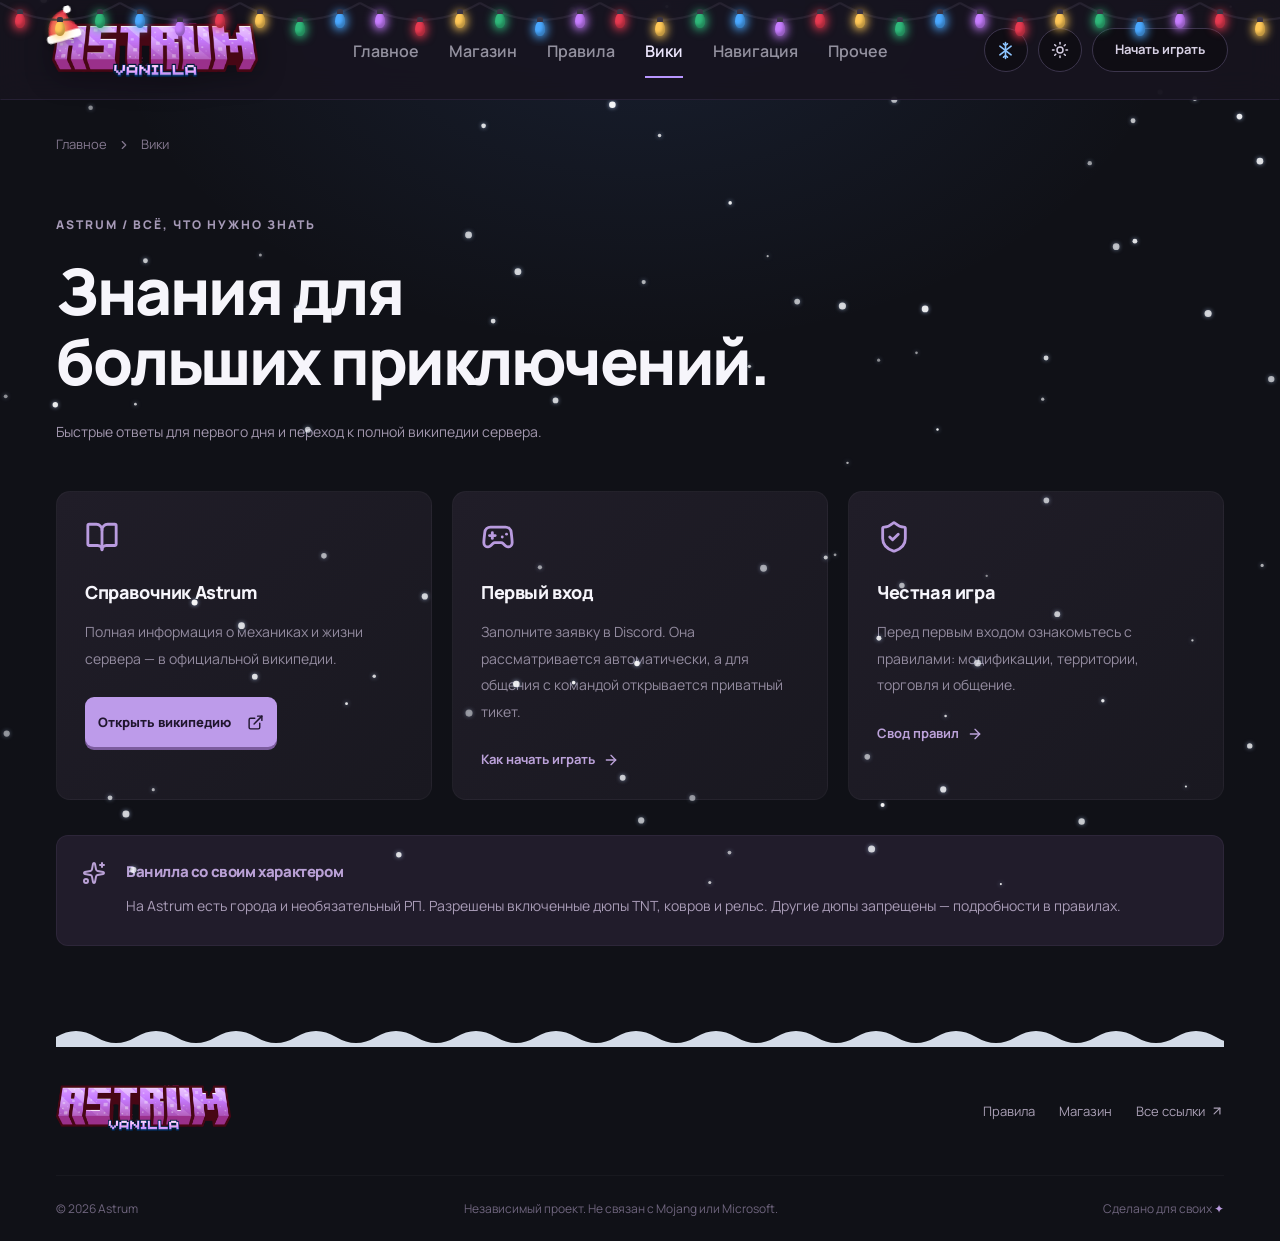
==== wiki.html @ d0bff96a "Add files via upload" ====
<!DOCTYPE html>
<html lang="ru">
<head>
<meta charset="utf-8">
<meta name="viewport" content="width=device-width, initial-scale=1">
<title>Вики — Astrum</title>
<meta name="description" content="Ванильный Minecraft-сервер Astrum: необязательный РП, города и сообщество. Начни свою историю на astrums.pro.">
<link rel="icon" type="image/png" href="assets/images/astrum-logo.png">
<script>try{var t=localStorage.getItem("astrum-theme");document.documentElement.setAttribute("data-theme",t==="light"?"light":"dark")}catch(e){document.documentElement.setAttribute("data-theme","dark")}</script>
<link rel="stylesheet" href="assets/css/style.css">
<link rel="stylesheet" href="assets/css/extra.css">
<link rel="stylesheet" href="assets/css/light.css">
<link rel="stylesheet" href="assets/css/newyear.css">
</head>
<body class="antialiased">
<div class="astrum-site"><header class="site-header"><a class="brand brand-logo" href="index.html" aria-label="Astrum Vanilla — на главную"><img src="assets/images/astrum-wordmark.png" alt="Astrum Vanilla" width="640" height="168"></a><nav class="main-nav" aria-label="Главная навигация"><a class="" href="index.html">Главное</a><a class="" href="shop.html">Магазин</a><a class="" href="rules.html">Правила</a><a class="active" aria-current="page" href="wiki.html">Вики</a><a class="" href="navigation.html">Навигация</a><a class="" href="more.html">Прочее</a></nav><div class="header-tools"><button class="theme-toggle" type="button" aria-label="Сменить тему: светлая или тёмная" title="Сменить тему"><svg class="icon-sun" xmlns="http://www.w3.org/2000/svg" width="18" height="18" viewBox="0 0 24 24" fill="none" stroke="currentColor" stroke-width="2" stroke-linecap="round" stroke-linejoin="round" aria-hidden="true"><circle cx="12" cy="12" r="4"></circle><path d="M12 2v2"></path><path d="M12 20v2"></path><path d="m4.93 4.93 1.41 1.41"></path><path d="m17.66 17.66 1.41 1.41"></path><path d="M2 12h2"></path><path d="M20 12h2"></path><path d="m6.34 17.66-1.41 1.41"></path><path d="m19.07 4.93-1.41 1.41"></path></svg><svg class="icon-moon" xmlns="http://www.w3.org/2000/svg" width="18" height="18" viewBox="0 0 24 24" fill="none" stroke="currentColor" stroke-width="2" stroke-linecap="round" stroke-linejoin="round" aria-hidden="true"><path d="M12 3a6 6 0 0 0 9 9 9 9 0 1 1-9-9Z"></path></svg></button><a href="https://discord.gg/phRQ59Pmp" target="_blank" rel="noopener noreferrer" class="header-cta"><span>Начать играть</span></a></div><button class="menu-toggle" aria-label="Открыть меню"><svg xmlns="http://www.w3.org/2000/svg" width="24" height="24" viewBox="0 0 24 24" fill="none" stroke="currentColor" stroke-width="2" stroke-linecap="round" stroke-linejoin="round" class="lucide lucide-menu" aria-hidden="true"><path d="M4 5h16"></path><path d="M4 12h16"></path><path d="M4 19h16"></path></svg></button></header><main><section class="wrap inner-page"><div class="breadcrumbs"><a href="index.html">Главное</a><svg xmlns="http://www.w3.org/2000/svg" width="14" height="14" viewBox="0 0 24 24" fill="none" stroke="currentColor" stroke-width="2" stroke-linecap="round" stroke-linejoin="round" class="lucide lucide-chevron-right" aria-hidden="true"><path d="m9 18 6-6-6-6"></path></svg><span>Вики</span></div><span class="eyebrow">ASTRUM / ВСЁ, ЧТО НУЖНО ЗНАТЬ</span><h1>Знания для
больших приключений.</h1><p class="page-intro">Быстрые ответы для первого дня и переход к полной википедии сервера.</p><div class="wiki-grid"><article class="feature-card"><svg xmlns="http://www.w3.org/2000/svg" width="34" height="34" viewBox="0 0 24 24" fill="none" stroke="currentColor" stroke-width="2" stroke-linecap="round" stroke-linejoin="round" class="lucide lucide-book-open accent" aria-hidden="true"><path d="M12 7v14"></path><path d="M3 18a1 1 0 0 1-1-1V4a1 1 0 0 1 1-1h5a4 4 0 0 1 4 4 4 4 0 0 1 4-4h5a1 1 0 0 1 1 1v13a1 1 0 0 1-1 1h-6a3 3 0 0 0-3 3 3 3 0 0 0-3-3z"></path></svg><h3>Справочник Astrum</h3><p>Полная информация о механиках и жизни сервера — в официальной википедии.</p><a href="https://astrums.pro/wiki" target="_blank" rel="noopener noreferrer" class="button primary">Открыть википедию <svg xmlns="http://www.w3.org/2000/svg" width="17" height="17" viewBox="0 0 24 24" fill="none" stroke="currentColor" stroke-width="2" stroke-linecap="round" stroke-linejoin="round" class="lucide lucide-external-link" aria-hidden="true"><path d="M15 3h6v6"></path><path d="M10 14 21 3"></path><path d="M18 13v6a2 2 0 0 1-2 2H5a2 2 0 0 1-2-2V8a2 2 0 0 1 2-2h6"></path></svg></a></article><article class="feature-card"><svg xmlns="http://www.w3.org/2000/svg" width="34" height="34" viewBox="0 0 24 24" fill="none" stroke="currentColor" stroke-width="2" stroke-linecap="round" stroke-linejoin="round" class="lucide lucide-gamepad2 lucide-gamepad-2 accent" aria-hidden="true"><line x1="6" x2="10" y1="11" y2="11"></line><line x1="8" x2="8" y1="9" y2="13"></line><line x1="15" x2="15.01" y1="12" y2="12"></line><line x1="18" x2="18.01" y1="10" y2="10"></line><path d="M17.32 5H6.68a4 4 0 0 0-3.978 3.59c-.006.052-.01.101-.017.152C2.604 9.416 2 14.456 2 16a3 3 0 0 0 3 3c1 0 1.5-.5 2-1l1.414-1.414A2 2 0 0 1 9.828 16h4.344a2 2 0 0 1 1.414.586L17 18c.5.5 1 1 2 1a3 3 0 0 0 3-3c0-1.545-.604-6.584-.685-7.258-.007-.05-.011-.1-.017-.151A4 4 0 0 0 17.32 5z"></path></svg><h3>Первый вход</h3><p>Заполните заявку в Discord. Она рассматривается автоматически, а для общения с командой открывается приватный тикет.</p><a class="text-link" href="index.html#start">Как начать играть <svg xmlns="http://www.w3.org/2000/svg" width="16" height="16" viewBox="0 0 24 24" fill="none" stroke="currentColor" stroke-width="2" stroke-linecap="round" stroke-linejoin="round" class="lucide lucide-arrow-right" aria-hidden="true"><path d="M5 12h14"></path><path d="m12 5 7 7-7 7"></path></svg></a></article><article class="feature-card"><svg xmlns="http://www.w3.org/2000/svg" width="34" height="34" viewBox="0 0 24 24" fill="none" stroke="currentColor" stroke-width="2" stroke-linecap="round" stroke-linejoin="round" class="lucide lucide-shield-check accent" aria-hidden="true"><path d="M20 13c0 5-3.5 7.5-7.66 8.95a1 1 0 0 1-.67-.01C7.5 20.5 4 18 4 13V6a1 1 0 0 1 1-1c2 0 4.5-1.2 6.24-2.72a1.17 1.17 0 0 1 1.52 0C14.51 3.81 17 5 19 5a1 1 0 0 1 1 1z"></path><path d="m9 12 2 2 4-4"></path></svg><h3>Честная игра</h3><p>Перед первым входом ознакомьтесь с правилами: модификации, территории, торговля и общение.</p><a class="text-link" href="rules.html">Свод правил <svg xmlns="http://www.w3.org/2000/svg" width="16" height="16" viewBox="0 0 24 24" fill="none" stroke="currentColor" stroke-width="2" stroke-linecap="round" stroke-linejoin="round" class="lucide lucide-arrow-right" aria-hidden="true"><path d="M5 12h14"></path><path d="m12 5 7 7-7 7"></path></svg></a></article></div><div class="info-panel"><svg xmlns="http://www.w3.org/2000/svg" width="24" height="24" viewBox="0 0 24 24" fill="none" stroke="currentColor" stroke-width="2" stroke-linecap="round" stroke-linejoin="round" class="lucide lucide-sparkles" aria-hidden="true"><path d="M11.017 2.814a1 1 0 0 1 1.966 0l1.051 5.558a2 2 0 0 0 1.594 1.594l5.558 1.051a1 1 0 0 1 0 1.966l-5.558 1.051a2 2 0 0 0-1.594 1.594l-1.051 5.558a1 1 0 0 1-1.966 0l-1.051-5.558a2 2 0 0 0-1.594-1.594l-5.558-1.051a1 1 0 0 1 0-1.966l5.558-1.051a2 2 0 0 0 1.594-1.594z"></path><path d="M20 2v4"></path><path d="M22 4h-4"></path><circle cx="4" cy="20" r="2"></circle></svg><div><h3>Ванилла со своим характером</h3><p>На Astrum есть города и необязательный РП. Разрешены включенные дюпы TNT, ковров и рельс. Другие дюпы запрещены — подробности в правилах.</p></div></div></section></main><footer class="site-footer wrap"><div class="footer-top"><div class="footer-brand"><a class="brand brand-logo footer-logo" href="index.html" aria-label="Astrum Vanilla — на главную"><img src="assets/images/astrum-wordmark.png" alt="Astrum Vanilla" width="640" height="168" loading="lazy"></a></div><div class="footer-links"><a href="rules.html">Правила</a><a href="shop.html">Магазин</a><a href="navigation.html">Все ссылки <svg xmlns="http://www.w3.org/2000/svg" width="14" height="14" viewBox="0 0 24 24" fill="none" stroke="currentColor" stroke-width="2" stroke-linecap="round" stroke-linejoin="round" class="lucide lucide-arrow-up-right" aria-hidden="true"><path d="M7 7h10v10"></path><path d="M7 17 17 7"></path></svg></a></div></div><div class="footer-bottom"><span>© 2026 Astrum</span><span>Независимый проект. Не связан с Mojang или Microsoft.</span><span>Сделано для своих <span class="accent">✦</span></span></div></footer></div>
<script src="assets/js/main.js" defer></script>
<script src="assets/js/newyear.js" defer></script>
</body>
</html>
---- assets/css/style.css ----
@import "https://fonts.googleapis.com/css2?family=Manrope:wght@400;500;600;700;800&display=swap";
@layer properties{@supports (((-webkit-hyphens:none)) and (not (margin-trim:inline))) or ((-moz-orient:inline) and (not (color:rgb(from red r g b)))){*,:before,:after,::backdrop{--tw-space-y-reverse:0;--tw-border-style:solid;--tw-font-weight:initial;--tw-tracking:initial;--tw-shadow:0 0 #0000;--tw-shadow-color:initial;--tw-shadow-alpha:100%;--tw-inset-shadow:0 0 #0000;--tw-inset-shadow-color:initial;--tw-inset-shadow-alpha:100%;--tw-ring-color:initial;--tw-ring-shadow:0 0 #0000;--tw-inset-ring-color:initial;--tw-inset-ring-shadow:0 0 #0000;--tw-ring-inset:initial;--tw-ring-offset-width:0px;--tw-ring-offset-color:#fff;--tw-ring-offset-shadow:0 0 #0000}}}@layer theme{:root,:host{--font-sans:"Manrope", sans-serif;--font-mono:ui-monospace, SFMono-Regular, Menlo, Monaco, Consolas, "Liberation Mono", "Courier New", monospace;--color-green-100:#dcfce7;--color-green-200:#b9f8cf;--color-green-800:#016630;--color-green-900:#0d542b;--color-gray-100:#f3f4f6;--color-gray-200:#e5e7eb;--color-gray-800:#1e2939;--spacing:.25rem;--container-md:28rem;--text-xs:.75rem;--text-xs--line-height:calc(1 / .75);--text-sm:.875rem;--text-sm--line-height:calc(1.25 / .875);--text-lg:1.125rem;--text-lg--line-height:calc(1.75 / 1.125);--text-2xl:1.5rem;--text-2xl--line-height:calc(2 / 1.5);--font-weight-medium:500;--font-weight-semibold:600;--font-weight-bold:700;--tracking-wider:.05em;--default-transition-duration:.15s;--default-transition-timing-function:cubic-bezier(.4, 0, .2, 1);--default-font-family:var(--font-sans);--default-mono-font-family:var(--font-mono)}@supports (color:lab(0% 0 0)){:root,:host{--color-green-100:lab(96.1861% -13.8464 6.52365);--color-green-200:lab(92.4222% -26.4702 12.9427);--color-green-800:lab(37.4616% -36.7971 22.9692);--color-green-900:lab(30.797% -29.6927 17.382);--color-gray-100:lab(96.1596% -.0823438 -1.13575);--color-gray-200:lab(91.6229% -.159115 -2.26791);--color-gray-800:lab(16.1051% -1.18239 -11.7533)}}}@layer base{*,:after,:before,::backdrop{box-sizing:border-box;border:0 solid;margin:0;padding:0}::file-selector-button{box-sizing:border-box;border:0 solid;margin:0;padding:0}html,:host{-webkit-text-size-adjust:100%;tab-size:4;line-height:1.5;font-family:var(--default-font-family,-apple-system, BlinkMacSystemFont, "Segoe UI", Roboto, "Helvetica Neue", "Noto Sans", Arial, sans-serif, "Apple Color Emoji", "Segoe UI Emoji", "Segoe UI Symbol", "Noto Color Emoji");font-feature-settings:var(--default-font-feature-settings,normal);font-variation-settings:var(--default-font-variation-settings,normal);-webkit-tap-highlight-color:transparent}hr{height:0;color:inherit;border-top-width:1px}abbr:where([title]){-webkit-text-decoration:underline dotted;text-decoration:underline dotted}h1,h2,h3,h4,h5,h6{font-size:inherit;font-weight:inherit}a{color:inherit;-webkit-text-decoration:inherit;-webkit-text-decoration:inherit;-webkit-text-decoration:inherit;-webkit-text-decoration:inherit;text-decoration:inherit}b,strong{font-weight:bolder}code,kbd,samp,pre{font-family:var(--default-mono-font-family,ui-monospace, SFMono-Regular, Menlo, Monaco, Consolas, "Liberation Mono", "Courier New", monospace);font-feature-settings:var(--default-mono-font-feature-settings,normal);font-variation-settings:var(--default-mono-font-variation-settings,normal);font-size:1em}small{font-size:80%}sub,sup{vertical-align:baseline;font-size:75%;line-height:0;position:relative}sub{bottom:-.25em}sup{top:-.5em}table{text-indent:0;border-color:inherit;border-collapse:collapse}:-moz-focusring:where(:not(iframe)){outline:auto}progress{vertical-align:baseline}summary{display:list-item}ol,ul,menu{list-style:none}img,svg,video,canvas,audio,iframe,embed,object{vertical-align:middle;display:block}img,video{max-width:100%;height:auto}button,input,select,optgroup,textarea{font:inherit;font-feature-settings:inherit;font-variation-settings:inherit;letter-spacing:inherit;color:inherit;opacity:1;background-color:#0000;border-radius:0}::file-selector-button{font:inherit;font-feature-settings:inherit;font-variation-settings:inherit;letter-spacing:inherit;color:inherit;opacity:1;background-color:#0000;border-radius:0}:where(select:is([multiple],[size])) optgroup{font-weight:bolder}:where(select:is([multiple],[size])) optgroup option{padding-inline-start:20px}::file-selector-button{margin-inline-end:4px}::placeholder{opacity:1}@supports (not ((-webkit-appearance:-apple-pay-button))) or (contain-intrinsic-size:1px){::placeholder{color:currentColor}@supports (color:color-mix(in lab, red, red)){::placeholder{color:color-mix(in oklab, currentcolor 50%, transparent)}}}textarea{resize:vertical}::-webkit-search-decoration{-webkit-appearance:none}::-webkit-date-and-time-value{min-height:1lh;text-align:inherit}::-webkit-datetime-edit{display:inline-flex}::-webkit-datetime-edit-fields-wrapper{padding:0}::-webkit-datetime-edit{padding-block:0}::-webkit-datetime-edit-year-field{padding-block:0}::-webkit-datetime-edit-month-field{padding-block:0}::-webkit-datetime-edit-day-field{padding-block:0}::-webkit-datetime-edit-hour-field{padding-block:0}::-webkit-datetime-edit-minute-field{padding-block:0}::-webkit-datetime-edit-second-field{padding-block:0}::-webkit-datetime-edit-millisecond-field{padding-block:0}::-webkit-datetime-edit-meridiem-field{padding-block:0}::-webkit-calendar-picker-indicator{line-height:1}:-moz-ui-invalid{box-shadow:none}button,input:where([type=button],[type=reset],[type=submit]){appearance:button}::file-selector-button{appearance:button}::-webkit-inner-spin-button{height:auto}::-webkit-outer-spin-button{height:auto}[hidden]:where(:not([hidden=until-found])){display:none!important}:root{--lightningcss-light: ;--lightningcss-dark:initial;color-scheme:dark}*{box-sizing:border-box}html{scroll-behavior:smooth;scroll-padding-top:100px}body{color:#f6f5fb;background:#101117;margin:0;font-family:Manrope,sans-serif;font-size:15px}button,a,input,summary{-webkit-tap-highlight-color:transparent}button,a{touch-action:manipulation}button{cursor:pointer;font:inherit}a{color:inherit;text-decoration:none}button{color:inherit}button:disabled{cursor:default}button:focus-visible,a:focus-visible,summary:focus-visible,input:focus-visible{outline-offset:5px;outline:2px solid #bb9dff}h1,h2,h3,p{margin:0}button{border:0}::selection{color:#fff;background:#9765ee}input{font:inherit;color:inherit}svg{flex-shrink:0}button,a{transition:background .2s,color .2s,transform .2s,border-color .2s}button:hover{filter:brightness(1.08)}}@layer components{.astrum-site{background:radial-gradient(at 77% 12%,#24203870,#0000 32%),#101117;overflow:hidden}.wrap{width:min(1240px,100% - 112px);margin-inline:auto}.site-header{z-index:20;border-bottom:1px solid #ffffff0c;align-items:center;gap:32px;height:100px;padding:0 4%;display:flex;position:relative}.brand{letter-spacing:1.5px;align-items:center;gap:9px;font-size:25px;font-weight:800;display:inline-flex}.brand-symbol{color:#bc98ff;font-size:40px;line-height:1}.brand-dot{color:#918a9b;align-self:flex-start;margin-top:7px;margin-left:-7px;font-size:12px}.main-nav{color:#93919f;gap:26px;margin:auto;font-size:14px;font-weight:600;display:flex}.main-nav a{padding:38px 0;position:relative}.main-nav a:hover,.main-nav a.active{color:#eee8ff}.main-nav a.active:after{content:"";background:#b896ff;height:2px;position:absolute;bottom:23px;left:0;right:0}.header-discord{background:#221e2c;border:1px solid #3c354c;border-radius:9px;align-items:center;gap:9px;padding:12px 14px;font-size:13px;display:flex}.menu-toggle{background:0 0;display:none}.hero{grid-template-columns:1fr 1fr;min-height:750px;padding-top:70px;display:grid;position:relative}.eyebrow{letter-spacing:2px;color:#a69ab7;font-size:12px;font-weight:800;display:block}.season{color:#c3b3dd;background:#25202e88;border:1px solid #9580b933;border-radius:30px;align-items:center;gap:9px;padding:10px 13px;font-size:12px;display:inline-flex}.season>span,.world-label>span{background:#b7dc9a;border-radius:50%;width:6px;height:6px;box-shadow:0 0 12px #b7dc9a66}.hero h1{letter-spacing:-3.2px;margin-top:25px;font-size:clamp(45px,4.9vw,71px);font-weight:800;line-height:1.09}.hero h1>span{color:#b79adf}.hero-copy>p{color:#a5a0b0;margin-top:25px;font-size:14px;line-height:1.9}.hero-actions{align-items:center;gap:20px;margin-top:30px;display:flex}.button{border-radius:9px;justify-content:center;align-items:center;gap:16px;min-height:50px;padding:17px 22px;font-size:14px;font-weight:800;line-height:1.5;display:inline-flex}.primary{color:#20162e;background:#bd9bea;box-shadow:0 3px #7c5c9e}.primary:hover{background:#d4b9f8;transform:translateY(-2px)}.secondary{color:#dbd3e5;background:#201d27;border:1px solid #3b3549}.secondary:hover{background:#302739}.server-address{color:#a49bb1;text-align:left;background:0 0;align-items:center;gap:26px;display:flex}.server-address small{letter-spacing:1.8px;color:#7f788c;margin-bottom:5px;font-size:12px;display:block}.server-address strong{color:#dfd7e8;letter-spacing:.8px;font-size:14px}.hero-facts{color:#898492;flex-wrap:wrap;gap:15px;margin-top:28px;font-size:12px;display:flex}.hero-facts>span{align-items:center;gap:5px;display:flex}.hero-facts svg{color:#baa4d2}.hero-visual{align-self:center;min-width:0;margin:0 -60px 0 -30px;position:relative;transform:translateY(-27px)}.hero-visual>img{filter:drop-shadow(0 30px 40px #0005);width:100%;height:auto;animation:7s ease-in-out infinite float;position:relative}.planet-halo{background:radial-gradient(#a177dd19,#0000 65%);border:1px solid #a98bd31a;border-radius:50%;position:absolute;inset:9% 7%;transform:rotate(-25deg)}.planet-halo:after{content:"";border:1px dashed #b497d81c;border-radius:50%;position:absolute;inset:12%}.visual-coordinate{letter-spacing:2px;color:#8d809f;font-size:11px;position:absolute;top:17%;left:29%}.floating-star{color:#d1b5f5;position:absolute}.star-one{font-size:42px;top:20%;right:13%;transform:rotate(12deg)}.star-two{color:#80718e;font-size:25px;top:45%;left:6%}.world-label{letter-spacing:1.2px;background:#1d1929cc;border:1px solid #6d5d8180;border-radius:6px;align-items:center;gap:8px;padding:11px 13px;font-size:11px;display:flex;position:absolute;bottom:21%;left:29%;transform:rotate(-5deg)}.visual-number{letter-spacing:3px;color:#655a74;font-size:12px;position:absolute;bottom:7%;right:20%}.hero-bottom{color:#625e6e;letter-spacing:1.6px;border-top:1px solid #ffffff0b;grid-column:1/-1;justify-content:space-between;align-self:end;align-items:center;margin-top:30px;padding:24px 0;font-size:12px;display:flex}.hero-bottom>span:last-child{letter-spacing:.4px}.ticker{white-space:nowrap;color:#231a2e;background:#bba1d9;justify-content:space-around;align-items:center;gap:30px;padding:16px 25px;font-size:17px;display:flex;overflow:hidden}.ticker span{letter-spacing:1.8px;font-size:12px;font-weight:800}.section{padding-top:100px;padding-bottom:20px}.section-heading{justify-content:space-between;align-items:flex-end;gap:30px;margin-bottom:35px;display:flex}.section-heading .eyebrow{margin-bottom:17px}h2{letter-spacing:-1.5px;font-size:36px;font-weight:800;line-height:1.23}.section-heading>p{color:#8e879b;padding-bottom:3px;font-size:14px;line-height:1.9}.feature-grid{grid-template-columns:repeat(3,1fr);gap:18px;display:grid}.feature-card{background:linear-gradient(135deg,#201d28,#191820);border:1px solid #ffffff09;border-radius:14px;padding:28px;position:relative}.feature-icon{border-radius:12px;justify-content:center;align-items:center;width:45px;height:45px;margin-bottom:35px;display:inline-flex}.green{--tone:#acd5a0;--shade:#263b31}.purple{--tone:#bf9ce9;--shade:#3c2e50}.orange{--tone:#e1b087;--shade:#463328}.pink{--tone:#dea7c6;--shade:#482d42}.blue{--tone:#9ab8df;--shade:#293b50}.feature-icon{background:var(--shade);color:var(--tone)}.card-index{color:#625970;font-size:12px;position:absolute;top:37px;right:28px}h3{letter-spacing:-.4px;font-size:18px;font-weight:800}.feature-card p{color:#938b9f;margin-top:13px;font-size:14px;line-height:1.9}.card-tag{letter-spacing:1.2px;color:#776d85;margin-top:28px;font-size:12px;display:block}.text-link{color:#bca2da;background:0 0;align-items:center;gap:8px;margin-top:25px;padding:0;font-size:13px;font-weight:700;display:inline-flex}.product-grid{grid-template-columns:repeat(4,1fr);gap:18px;display:grid}.product-card{text-align:left;background:#1b1922;border:1px solid #ffffff09;border-radius:14px;flex-direction:column;padding:13px 19px 19px;display:flex;overflow:hidden}.product-card:hover{border-color:#b796d84d;transform:translateY(-6px)}.product-art{background:radial-gradient(ellipse at 50% 70%,var(--shade),#1b192200 74%);width:calc(100% + 38px);height:180px;color:var(--tone);isolation:isolate;justify-content:center;align-items:center;margin:-13px -19px 20px;display:flex;position:relative}.product-art>svg{filter:drop-shadow(4px 10px #0003);transform:rotate(-13deg)}.art-orbit{border:1px solid var(--tone);opacity:.15;z-index:-1;border-radius:25px;width:100px;height:100px;position:absolute;transform:rotate(25deg)}.art-spark{font-size:20px;position:absolute;top:26%;right:27%}.product-type{letter-spacing:1.3px;color:var(--tone);margin-bottom:10px;font-size:11px}.product-name{font-size:15px;font-weight:800}.product-bottom{justify-content:space-between;align-items:center;margin-top:22px;font-size:21px;font-weight:800;display:flex}.product-bottom small{color:#9c92a6;font-size:14px;font-weight:600}.round-arrow{color:#c5b5d5;background:#ffffff08;border-radius:8px;justify-content:center;align-items:center;width:29px;height:29px;display:flex}.subtle-note{color:#81758f;margin-top:17px;font-size:12px;line-height:1.7}.world-banner{background:linear-gradient(110deg,#29273b,#343047 60%,#2a2938);border:1px solid #b9a1d61a;border-radius:17px;grid-template-columns:1fr 1fr;margin-top:80px;padding:45px 50px;display:grid;position:relative;overflow:hidden}.world-banner .eyebrow{margin-bottom:20px}.world-banner h2{font-size:37px}.world-banner p{color:#b2a8c0;margin-top:16px;font-size:14px;line-height:1.8}.light{color:#2b2137;background:#e0d6ee;margin-top:25px}.map-art{color:#b4c29e;justify-content:center;align-items:center;display:flex;position:relative;transform:rotate(-12deg)}.map-art>svg{filter:drop-shadow(8px 15px #17152350);width:270px;height:270px}.map-marker{color:#e4c8fa;text-shadow:0 0 35px #c69eea;font-size:50px;position:absolute;top:34%;left:48%}.map-caption{letter-spacing:2px;color:#c3b2d7;font-size:12px;position:absolute;bottom:10%}.outline-star{color:#bca1d9;font-size:70px}.steps{grid-template-columns:repeat(3,1fr);gap:35px;margin:35px 0;display:grid}.step-number{color:#bba1da;letter-spacing:2px;border-bottom:1px solid #342c3f;margin-bottom:20px;padding-bottom:14px;font-size:13px;display:block}.steps p{color:#938a9f;margin-top:12px;font-size:14px;line-height:1.9}.site-footer{border-top:1px solid #ffffff0b;margin-top:100px;padding-top:38px}.footer-top{justify-content:space-between;align-items:center;gap:25px;padding-bottom:37px;display:flex}.footer-top p{color:#867c93;margin-top:8px;font-size:12px}.footer-links{color:#aaa0b6;gap:24px;font-size:13px;display:flex}.footer-links a{align-items:center;gap:5px;display:flex}.socials{gap:10px;display:flex}.socials>a{color:#b9abc9;background:#201c29;border:1px solid #ffffff09;border-radius:8px;justify-content:center;align-items:center;width:37px;height:37px;display:flex}.socials>a:hover{background:#3b2d4a}.footer-bottom{color:#6f657e;border-top:1px solid #ffffff09;justify-content:space-between;gap:20px;padding:22px 0;font-size:12px;display:flex}.accent{color:#b99bdf}.inner-page{min-height:65vh;padding-top:35px}.breadcrumbs{color:#84788f;align-items:center;gap:10px;margin-bottom:60px;font-size:13px;display:flex}.inner-page>h1{white-space:pre-line;letter-spacing:-2.5px;margin-top:22px;font-size:clamp(38px,5vw,65px);font-weight:800;line-height:1.1}.page-intro{color:#a297ae;max-width:650px;margin-top:23px;font-size:14px;line-height:1.9}.shop-toolbar{justify-content:space-between;align-items:center;gap:25px;margin:40px 0 25px;display:flex}.notice{color:#c8b1df;background:#292135;border:1px solid #67507c44;border-radius:8px;align-items:center;gap:10px;padding:12px 15px;font-size:13px;display:flex}.search{color:#9986af;background:#201c28;border:1px solid #473951;border-radius:9px;align-items:center;gap:12px;padding:12px 15px;display:flex}.search input{background:0 0;border:0;outline:none;width:100%;min-width:0;font-size:14px}.info-panel{color:#baa1d6;background:#211c2b;border:1px solid #75618826;border-radius:12px;align-items:flex-start;gap:20px;margin-top:35px;padding:25px;display:flex}.info-panel p{color:#a99cb7;font-size:14px;line-height:1.9}.info-panel h3{margin-bottom:10px;font-size:15px}.rules-search{max-width:550px;margin-top:30px}.rules-layout{grid-template-columns:240px 1fr;gap:60px;margin-top:45px;display:grid}.rules-toc{color:#9888aa;background:#1a1721;border:1px solid #ffffff08;border-radius:12px;flex-direction:column;gap:15px;height:fit-content;padding:24px;font-size:13px;display:flex;position:sticky;top:30px}.rules-toc a:hover{color:#d4b8f7}.rules-toc .eyebrow{margin-bottom:10px}.rules-content article{border-bottom:1px solid #ffffff0d;margin-bottom:35px;padding-bottom:35px;scroll-margin-top:25px}.rules-content h2{letter-spacing:-.7px;margin-bottom:22px;font-size:24px}.rules-content p{color:#b6aabe;margin-top:16px;font-size:14px;line-height:1.95}.resource-grid{grid-template-columns:repeat(3,1fr);gap:20px;margin-top:45px;display:grid}.resource-card{background:#1c1924;border:1px solid #ffffff09;border-radius:15px;padding:27px;position:relative}.resource-card:hover{background:#292232;border-color:#6d548a;transform:translateY(-4px)}.resource-arrow{color:#8e7a9f;position:absolute;top:32px;right:27px}.resource-card .feature-icon{margin-bottom:25px}.resource-card p{color:#a397ae;margin-top:12px;font-size:14px;line-height:1.8}.resource-card small{color:#71637f;margin-top:25px;font-size:12px;display:block}.wiki-grid{grid-template-columns:repeat(3,1fr);gap:20px;margin-top:45px;display:grid}.wiki-grid h3{margin-top:25px}.wiki-grid .button{margin-top:25px;padding:13px;font-size:13px}.faq{max-width:850px;margin-top:45px}.faq details{border-bottom:1px solid #ffffff12;padding:24px 0}.faq summary{cursor:pointer;justify-content:space-between;align-items:center;gap:20px;font-size:16px;font-weight:700;list-style:none;display:flex}.faq summary::-webkit-details-marker{display:none}.faq summary svg{color:#b798d9}.faq details[open] summary svg{transform:rotate(45deg)}.faq details p{color:#a899b5;max-width:700px;margin-top:20px;font-size:14px;line-height:1.9}.support-banner{color:#bca0df;background:#251e32;border-radius:14px;align-items:center;gap:25px;margin-top:45px;padding:30px;display:flex}.support-banner p{color:#ab9ab9;margin-top:8px;font-size:14px}.support-banner .button{margin-left:auto}.empty{color:#a494b0;padding:35px 0;font-size:14px}.modal-backdrop{z-index:100;-webkit-backdrop-filter:blur(10px);backdrop-filter:blur(10px);background:#08070dd9;justify-content:center;align-items:center;padding:24px;display:flex;position:fixed;inset:0;overflow-y:auto}.modal{background:#211b2d;border:1px solid #63497670;border-radius:20px;width:100%;max-width:500px;max-height:90dvh;padding:38px;position:relative;overflow-y:auto;box-shadow:0 30px 100px #0008}.modal-close{color:#b3a3c3;background:0 0;padding:5px;position:absolute;top:18px;right:18px}.modal .feature-icon{margin-bottom:20px}.modal h2{letter-spacing:-1px;margin-top:12px;font-size:30px}.modal p{color:#ac9bbd;margin-top:20px;font-size:14px;line-height:1.9}.modal .button{width:100%;margin-top:22px}.modal .eyebrow{font-size:12px}.modal-price{margin:25px 0;font-size:32px;font-weight:800}.copy-panel{letter-spacing:1px;background:#33283f;border:1px solid #6f5587;border-radius:8px;justify-content:space-between;align-items:center;width:100%;margin-top:23px;padding:18px;display:flex}.modal .subtle-note{font-size:12px}.menu-toggle{padding:8px}@keyframes float{0%,to{transform:translateY(0)}50%{transform:translateY(-12px)}}@media (min-width:1500px){.hero h1{font-size:75px}.hero{min-height:800px}}@media (max-width:1100px){.wrap{width:calc(100% - 64px)}.site-header{gap:20px}.main-nav{gap:17px;font-size:12px}.brand{font-size:21px}.header-discord{padding:10px}.header-discord span{display:none}.hero{min-height:680px;padding-top:60px}.hero h1{font-size:56px}.hero-visual{margin-right:-30px}.hero-actions{gap:16px}.hero-facts{gap:10px;font-size:12px}.feature-card{padding:23px}.product-grid{gap:12px}.product-card{padding:12px 15px 18px}.product-name{font-size:14px}.product-art{width:calc(100% + 30px);height:155px;margin-inline:-15px}.section-heading h2{font-size:32px}.rules-layout{grid-template-columns:190px 1fr;gap:30px}}@media (max-width:760px){.wrap{width:calc(100% - 40px)}.site-header{gap:15px;height:76px;padding:0 20px}.brand{font-size:23px}.brand-symbol{font-size:35px}.header-discord{margin-left:auto}.menu-toggle{display:block}.main-nav{display:none}.main-nav.open{-webkit-backdrop-filter:blur(15px);backdrop-filter:blur(15px);background:#19141fef;border-bottom:1px solid #53405e;flex-direction:column;gap:0;padding:20px;display:flex;position:absolute;top:75px;left:0;right:0}.main-nav a{padding:13px;font-size:14px}.main-nav a.active:after{display:none}.hero{flex-direction:column;min-height:0;padding-top:35px;display:flex}.hero h1{letter-spacing:-2.5px;font-size:clamp(44px,9vw,64px);line-height:1.08}.hero h1 br:nth-of-type(2){display:none}.hero h1>span{display:block}.hero-copy>p{margin-top:22px;font-size:14px}.hero-actions{margin-top:25px}.button{gap:12px;padding:15px 20px;font-size:13px}.server-address{gap:15px}.hero-facts{margin-top:24px;font-size:12px}.hero-visual{align-self:center;width:100%;max-width:530px;margin:-25px -10px -35px;transform:none}.hero-visual img{width:100%}.visual-coordinate{font-size:11px;top:15%}.hero-bottom{width:100%;margin-top:0;padding:20px 0;font-size:11px}.hero-bottom span:last-child{letter-spacing:0;font-size:11px}.ticker{justify-content:flex-start;gap:25px;padding:13px 20px}.ticker span{font-size:12px}.section{padding-top:60px}.section-heading{flex-wrap:wrap;align-items:flex-start;gap:22px;margin-bottom:25px}.section-heading h2,h2{letter-spacing:-1px;font-size:29px}.section-heading>p{font-size:13px}.section-heading .eyebrow{margin-bottom:14px;font-size:12px}.feature-grid{grid-template-columns:1fr;gap:12px}.feature-card{padding:25px}.feature-icon{margin-bottom:23px}.feature-card p{max-width:500px;font-size:14px}.card-tag{margin-top:20px}.product-grid{grid-template-columns:repeat(2,minmax(0,1fr));gap:12px}.product-art{height:150px}.product-art>svg{width:60px;height:60px}.product-name{min-height:39px;font-size:14px;line-height:1.5}.product-type{letter-spacing:.8px;font-size:11px}.product-bottom{margin-top:14px;font-size:20px}.shop-preview .section-heading{align-items:flex-end}.shop-preview .section-heading .button{min-height:38px;padding:10px 12px;font-size:12px}.world-banner{grid-template-columns:1fr;margin-top:50px;padding:30px}.world-banner h2{font-size:30px}.map-art{height:230px;margin-top:15px}.map-art>svg{width:210px;height:210px}.map-caption{bottom:0}.steps{grid-template-columns:1fr;gap:25px;margin-top:20px}.steps article{padding-left:50px;position:relative}.step-number{border:0;font-size:14px;position:absolute;top:2px;left:0}.steps p{margin-top:8px}.outline-star{font-size:40px}.site-footer{margin-top:60px;padding-top:30px}.footer-top{flex-wrap:wrap;gap:25px}.footer-links{flex-basis:100%;order:3;font-size:13px}.socials{margin-left:auto}.footer-bottom{flex-wrap:wrap;gap:10px;font-size:11px;line-height:1.8}.footer-bottom>span:nth-child(2){flex-basis:100%;order:3}.inner-page{padding-top:25px}.breadcrumbs{margin-bottom:40px;font-size:12px}.inner-page>h1{letter-spacing:-1.8px;font-size:39px}.page-intro{font-size:14px}.shop-toolbar{flex-direction:column;align-items:stretch;gap:14px;margin-top:25px}.notice{font-size:12px}.rules-layout{grid-template-columns:1fr;gap:25px;margin-top:25px}.rules-toc{grid-template-columns:1fr 1fr;gap:14px;padding:20px;font-size:12px;display:grid;position:static}.rules-toc .eyebrow{grid-column:1/-1}.rules-content h2{font-size:22px}.rules-content p{font-size:14px}.rules-content article{margin-bottom:25px;padding-bottom:25px}.info-panel{gap:13px;padding:20px}.info-panel p{font-size:13px}.info-panel>svg{width:20px}.resource-grid{grid-template-columns:1fr 1fr;gap:12px;margin-top:30px}.resource-card{padding:20px}.resource-card h3{font-size:14px}.resource-card p,.resource-card small{font-size:12px}.resource-arrow{width:16px;top:25px;right:15px}.wiki-grid{grid-template-columns:1fr;margin-top:30px}.faq summary,.faq details p{font-size:14px}.support-banner{flex-wrap:wrap;gap:17px;padding:23px}.support-banner h3{font-size:16px}.support-banner .button{width:100%;margin:0}.modal{padding:28px}.modal h2{font-size:26px}.modal p{font-size:14px}.modal .notice{line-height:1.8}.desktop-break{display:none}}@media (prefers-reduced-motion:reduce){html{scroll-behavior:auto}*,:before,:after{transition:none!important;animation:none!important}}.about-section .section-heading{align-items:flex-start;gap:55px}.about-section .section-heading>div{flex:1}.about-section .section-heading>p{flex:1;max-width:550px;font-size:14px;line-height:1.95}.world-banner.pixel-world{isolation:isolate;background:linear-gradient(90deg,#101117f5,#101117d9 32%,#10111747 72%,#1011171f);align-items:center;min-height:410px;padding:50px;display:flex}.world-banner-copy{max-width:570px}.pixel-world h2{max-width:450px;font-size:44px}.pixel-world p{color:#ddd8e7;max-width:480px;font-size:14px;line-height:1.9}.pixel-world .eyebrow{color:#d0bfdf}@media (max-width:760px){.about-section .section-heading{flex-direction:column;gap:22px}.about-section .section-heading>p{font-size:14px}.world-banner.pixel-world{background:linear-gradient(90deg,#101117eb,#101117a6);min-height:440px;padding:30px 25px}.pixel-world h2{font-size:34px}.pixel-world p{font-size:14px}}.hero.photo-hero{isolation:isolate;background:#101117;width:100%;min-height:max(750px,100svh - 100px);padding-inline:max(56px,50% - 620px)}.photo-hero .hero-background{object-fit:cover;object-position:center;z-index:-3;filter:saturate(.85);width:100%;height:100%;position:absolute;inset:0}.photo-hero:before{content:"";z-index:-2;background:linear-gradient(90deg,#101117e6 0%,#101117ad 38%,#17112552 72%,#10111733),linear-gradient(#10111740 0%,#0000 52%,#101117e0 90%,#101117 100%);position:absolute;inset:0}.photo-hero .hero-copy{z-index:1;position:relative}.photo-hero .hero-copy>p{color:#e1dbe9;text-shadow:0 2px 12px #0008;max-width:550px}.photo-hero h1{text-shadow:0 4px 30px #0b071980}.photo-hero .hero-facts{color:#c9bfd5}.photo-hero .hero-bottom{color:#b5a9c3;border-color:#ffffff17;position:relative}.photo-hero .hero-visual{opacity:.94}.photo-hero .hero-bottom>span:first-child{color:#d4c2e7}@media (max-width:1100px){.hero.photo-hero{padding-inline:32px}}@media (max-width:760px){.hero.photo-hero{min-height:calc(100svh - 76px);padding-inline:20px}.photo-hero .hero-background{object-position:57% center}.photo-hero:before{background:linear-gradient(90deg,#101117c7,#10111747),linear-gradient(#1011171f 30%,#101117cc 85%,#101117 100%)}.photo-hero .hero-visual{max-width:370px;margin-top:-20px;margin-bottom:-40px}.photo-hero .hero-bottom{margin-top:auto}.photo-hero .hero-copy>p{color:#e1dbe9}}.site-header{background:#17141f;border-bottom-color:#bc98ff1a}.season>.season-divider,.season>.server-online{width:auto;height:auto;box-shadow:none;background:0 0;border-radius:0}.season>.server-online{letter-spacing:1px;font-size:12px}.season>.server-status-dot.is-online{background:#a9e6a2;box-shadow:0 0 10px #a9e6a266}.season>.server-status-dot.is-loading{box-shadow:none;background:#dac294}.season>.server-status-dot.is-unavailable{box-shadow:none;background:#b4a7bd}@media (prefers-reduced-motion:reduce){.site-header{animation:none}}.astrum-home .site-header{-webkit-backdrop-filter:none;backdrop-filter:none;background:0 0;border-bottom-color:#ffffff12}.astrum-home .main-nav{color:#cec7d8}.astrum-home .hero.photo-hero{min-height:max(850px,100svh);margin-top:-100px;padding-top:170px}.astrum-home .photo-hero .hero-background{object-position:center 60%}.season>.server-online{text-transform:uppercase}@media (max-width:760px){.astrum-home .hero.photo-hero{min-height:100svh;margin-top:-76px;padding-top:111px}.astrum-home .photo-hero .hero-background{object-position:57% 60%}}.site-header{z-index:50;-webkit-backdrop-filter:blur(16px);backdrop-filter:blur(16px);background:#17141fe0;width:100%;position:fixed;top:0;left:0;right:0}.astrum-site{padding-top:100px}.astrum-home .site-header{-webkit-backdrop-filter:blur(16px);backdrop-filter:blur(16px);background:#1011178c}@media (max-width:760px){.astrum-site{padding-top:76px}}.hero-facts{line-height:1.7}.eyebrow,.product-type,.card-tag{line-height:1.6}.hero-bottom{flex-wrap:wrap;gap:15px;line-height:1.7}.footer-bottom{flex-wrap:wrap;line-height:1.8}.season{letter-spacing:1px;flex-wrap:wrap;gap:8px;max-width:100%;line-height:1.6}@media (max-width:760px){.footer-links{flex-wrap:wrap}.hero-facts{gap:10px 14px}.hero-bottom{letter-spacing:.6px}.product-type{letter-spacing:.6px;min-height:36px}.world-label{letter-spacing:.5px}.visual-coordinate{letter-spacing:.7px}.main-nav.open{max-height:calc(100dvh - 76px);overflow-y:auto}}.season,.season>.server-online{font-size:11px}.hero-facts{gap:18px;font-size:14px;line-height:1.8}.hero-facts svg{width:16px;height:16px}@media (max-width:760px){.season,.season>.server-online{font-size:10px}.hero-facts{gap:10px 16px;font-size:13px}}}@layer utilities{.sr-only{clip-path:inset(50%);white-space:nowrap;border-width:0;width:1px;height:1px;margin:-1px;padding:0;position:absolute;overflow:hidden}.container{width:100%}@media (min-width:40rem){.container{max-width:40rem}}@media (min-width:48rem){.container{max-width:48rem}}@media (min-width:64rem){.container{max-width:64rem}}@media (min-width:80rem){.container{max-width:80rem}}@media (min-width:96rem){.container{max-width:96rem}}.mt-1{margin-top:var(--spacing)}.mt-2{margin-top:calc(var(--spacing) * 2)}.mt-4{margin-top:calc(var(--spacing) * 4)}.mt-auto{margin-top:auto}.mb-1{margin-bottom:var(--spacing)}.mb-2{margin-bottom:calc(var(--spacing) * 2)}.mb-4{margin-bottom:calc(var(--spacing) * 4)}.ml-auto{margin-left:auto}.block{display:block}.flex{display:flex}.grid{display:grid}.hidden{display:none}.min-h-screen{min-height:100vh}.w-60{width:calc(var(--spacing) * 60)}.w-full{width:100%}.max-w-md{max-width:var(--container-md)}.min-w-0{min-width:0}.flex-1{flex:1}.flex-shrink-0{flex-shrink:0}.cursor-pointer{cursor:pointer}.grid-cols-1{grid-template-columns:repeat(1,minmax(0,1fr))}.flex-col{flex-direction:column}.items-center{align-items:center}.justify-between{justify-content:space-between}.justify-center{justify-content:center}.justify-end{justify-content:flex-end}.gap-2{gap:calc(var(--spacing) * 2)}.gap-3{gap:calc(var(--spacing) * 3)}.gap-4{gap:calc(var(--spacing) * 4)}:where(.space-y-4>:not(:last-child)){--tw-space-y-reverse:0;margin-block-start:calc(calc(var(--spacing) * 4) * var(--tw-space-y-reverse));margin-block-end:calc(calc(var(--spacing) * 4) * calc(1 - var(--tw-space-y-reverse)))}:where(.space-y-6>:not(:last-child)){--tw-space-y-reverse:0;margin-block-start:calc(calc(var(--spacing) * 6) * var(--tw-space-y-reverse));margin-block-end:calc(calc(var(--spacing) * 6) * calc(1 - var(--tw-space-y-reverse)))}.overflow-auto{overflow:auto}.rounded{border-radius:.25rem}.border{border-style:var(--tw-border-style);border-width:1px}.border-t{border-top-style:var(--tw-border-style);border-top-width:1px}.border-r{border-right-style:var(--tw-border-style);border-right-width:1px}.border-\[var\(--g-color-line-generic\)\]{border-color:var(--g-color-line-generic)}.bg-\[var\(--g-color-base-float\)\]{background-color:var(--g-color-base-float)}.bg-gray-100{background-color:var(--color-gray-100)}.bg-green-100{background-color:var(--color-green-100)}.p-4{padding:calc(var(--spacing) * 4)}.px-2{padding-inline:calc(var(--spacing) * 2)}.px-3{padding-inline:calc(var(--spacing) * 3)}.px-4{padding-inline:calc(var(--spacing) * 4)}.py-1{padding-block:var(--spacing)}.py-2{padding-block:calc(var(--spacing) * 2)}.py-3{padding-block:calc(var(--spacing) * 3)}.py-8{padding-block:calc(var(--spacing) * 8)}.py-12{padding-block:calc(var(--spacing) * 12)}.py-16{padding-block:calc(var(--spacing) * 16)}.pt-4{padding-top:calc(var(--spacing) * 4)}.text-2xl{font-size:var(--text-2xl);line-height:var(--tw-leading,var(--text-2xl--line-height))}.text-lg{font-size:var(--text-lg);line-height:var(--tw-leading,var(--text-lg--line-height))}.text-sm{font-size:var(--text-sm);line-height:var(--tw-leading,var(--text-sm--line-height))}.text-xs{font-size:var(--text-xs);line-height:var(--tw-leading,var(--text-xs--line-height))}.text-\[10px\]{font-size:10px}.font-bold{--tw-font-weight:var(--font-weight-bold);font-weight:var(--font-weight-bold)}.font-medium{--tw-font-weight:var(--font-weight-medium);font-weight:var(--font-weight-medium)}.font-semibold{--tw-font-weight:var(--font-weight-semibold);font-weight:var(--font-weight-semibold)}.tracking-wider{--tw-tracking:var(--tracking-wider);letter-spacing:var(--tracking-wider)}.break-all{word-break:break-all}.text-\[var\(--g-color-text-danger\)\]{color:var(--g-color-text-danger)}.text-\[var\(--g-color-text-link\)\]{color:var(--g-color-text-link)}.text-\[var\(--g-color-text-primary\)\]{color:var(--g-color-text-primary)}.text-\[var\(--g-color-text-secondary\)\]{color:var(--g-color-text-secondary)}.text-gray-800{color:var(--color-gray-800)}.text-green-800{color:var(--color-green-800)}.uppercase{text-transform:uppercase}.antialiased{-webkit-font-smoothing:antialiased;-moz-osx-font-smoothing:grayscale}.opacity-0{opacity:0}.transition-opacity{transition-property:opacity;transition-timing-function:var(--tw-ease,var(--default-transition-timing-function));transition-duration:var(--tw-duration,var(--default-transition-duration))}@media (hover:hover){.group-hover\:opacity-60:is(:where(.group):hover *){opacity:.6}.hover\:underline:hover{text-decoration-line:underline}}.focus\:ring-2:focus{--tw-ring-shadow:var(--tw-ring-inset,) 0 0 0 calc(2px + var(--tw-ring-offset-width)) var(--tw-ring-color,currentcolor);box-shadow:var(--tw-inset-shadow), var(--tw-inset-ring-shadow), var(--tw-ring-offset-shadow), var(--tw-ring-shadow), var(--tw-shadow)}.focus\:ring-\[var\(--g-color-line-brand\)\]:focus{--tw-ring-color:var(--g-color-line-brand)}.focus\:outline-none:focus{--tw-outline-style:none;outline-style:none}@media (min-width:40rem){.sm\:grid-cols-2{grid-template-columns:repeat(2,minmax(0,1fr))}}@media (min-width:48rem){.md\:grid-cols-2{grid-template-columns:repeat(2,minmax(0,1fr))}}@media (min-width:64rem){.lg\:grid-cols-3{grid-template-columns:repeat(3,minmax(0,1fr))}}@media (prefers-color-scheme:dark){.dark\:bg-gray-800{background-color:var(--color-gray-800)}.dark\:bg-green-900{background-color:var(--color-green-900)}.dark\:text-gray-200{color:var(--color-gray-200)}.dark\:text-green-200{color:var(--color-green-200)}}}@property --tw-space-y-reverse{syntax:"*";inherits:false;initial-value:0}@property --tw-border-style{syntax:"*";inherits:false;initial-value:solid}@property --tw-font-weight{syntax:"*";inherits:false}@property --tw-tracking{syntax:"*";inherits:false}@property --tw-shadow{syntax:"*";inherits:false;initial-value:0 0 #0000}@property --tw-shadow-color{syntax:"*";inherits:false}@property --tw-shadow-alpha{syntax:"<percentage>";inherits:false;initial-value:100%}@property --tw-inset-shadow{syntax:"*";inherits:false;initial-value:0 0 #0000}@property --tw-inset-shadow-color{syntax:"*";inherits:false}@property --tw-inset-shadow-alpha{syntax:"<percentage>";inherits:false;initial-value:100%}@property --tw-ring-color{syntax:"*";inherits:false}@property --tw-ring-shadow{syntax:"*";inherits:false;initial-value:0 0 #0000}@property --tw-inset-ring-color{syntax:"*";inherits:false}@property --tw-inset-ring-shadow{syntax:"*";inherits:false;initial-value:0 0 #0000}@property --tw-ring-inset{syntax:"*";inherits:false}@property --tw-ring-offset-width{syntax:"<length>";inherits:false;initial-value:0}@property --tw-ring-offset-color{syntax:"*";inherits:false;initial-value:#fff}@property --tw-ring-offset-shadow{syntax:"*";inherits:false;initial-value:0 0 #0000}
---- assets/css/extra.css ----
/*
 * ASTRUM — дополнения к оригинальному style.css.
 * Подключается после него на главной и в магазине. Оригинальный CSS не менялся.
 */

/* ===== Главная: цвет планеты ===== */
/* Розовый берётся с самой планеты (assets/images/astrum-logo.png): светлые грани ≈ #fb51d0,
   тени ≈ #a1048b. Им покрашены слово ASTRUM в заголовке и кнопка «Начать играть». */
.astrum-home {
  --planet: #fb51d0;
  --planet-light: #ff7be3;
  --planet-shadow: #a1048b;
}

.astrum-home .hero h1 > span {
  color: var(--planet);
}

.astrum-home .hero-actions .button.primary {
  background: var(--planet);
  color: #2a0b25;
  box-shadow: 0 3px var(--planet-shadow);
}

.astrum-home .hero-actions .button.primary:hover {
  background: var(--planet-light);
}

/* ===== Шапка: логотип и «капсула» при прокрутке ===== */
/* Вверху страницы шапка — на всю ширину. Когда страницу прокручивают (main.js ставит класс
   is-scrolled), она уменьшается и закругляется в парящую капсулу, как на референсе. */
.astrum-site .site-header {
  width: auto;
  /* Боковые и верхняя рамки есть всегда, но прозрачные: иначе при сжатии шапки они стартуют
     с цвета текста (почти белого) и на долю секунды вспыхивает белая линия. */
  border-top: 1px solid rgba(188, 152, 255, 0);
  border-left: 1px solid rgba(188, 152, 255, 0);
  border-right: 1px solid rgba(188, 152, 255, 0);
  transition: top 0.4s ease, left 0.4s ease, right 0.4s ease, height 0.4s ease, padding 0.4s ease,
    border-radius 0.4s ease, background-color 0.4s ease, border-color 0.4s ease, box-shadow 0.4s ease;
}

.brand-logo {
  display: inline-flex;
  flex-shrink: 0;
  align-items: center;
}

.brand-logo img {
  display: block;
  width: auto;
  height: 54px;
  transition: height 0.4s ease;
  filter: drop-shadow(0 4px 14px rgba(0, 0, 0, 0.35));
}

.main-nav a,
.main-nav a.active::after {
  transition: padding 0.4s ease, bottom 0.4s ease, color 0.2s ease;
}

.astrum-site .site-header.is-scrolled {
  top: 12px;
  left: 12%;
  right: 12%;
  height: 66px;
  padding: 0 14px 0 26px;
  border: 1px solid rgba(188, 152, 255, 0.24);
  border-radius: 33px;
  background-color: rgba(18, 15, 26, 0.78);
  box-shadow: 0 16px 44px -12px rgba(0, 0, 0, 0.7), 0 0 0 1px rgba(0, 0, 0, 0.25);
  -webkit-backdrop-filter: blur(18px) saturate(1.25);
  backdrop-filter: blur(18px) saturate(1.25);
}

.site-header.is-scrolled .brand-logo img {
  height: 40px;
}

@media (min-width: 761px) {
  .site-header.is-scrolled .main-nav a {
    padding-top: 22px;
    padding-bottom: 22px;
  }

  .site-header.is-scrolled .main-nav a.active::after {
    bottom: 10px;
  }
}

@media (max-width: 1100px) {
  .brand-logo img {
    height: 46px;
  }

  .astrum-site .site-header.is-scrolled {
    left: 3%;
    right: 3%;
  }

  .site-header.is-scrolled .brand-logo img {
    height: 36px;
  }
}

/* Планшет и телефон (до 980px): меню-бургер, как в оригинале на телефоне — иначе «Начать игру» и меню не помещаются */
@media (max-width: 980px) {
  .site-header {
    gap: 15px;
    height: 76px;
    padding: 0 20px;
  }

  .menu-toggle {
    display: block;
  }

  .main-nav {
    display: none;
  }

  .main-nav.open {
    -webkit-backdrop-filter: blur(15px);
    backdrop-filter: blur(15px);
    background: #19141fef;
    border-bottom: 1px solid #53405e;
    flex-direction: column;
    gap: 0;
    padding: 20px;
    display: flex;
    position: absolute;
    top: 75px;
    left: 0;
    right: 0;
  }

  .main-nav a {
    padding: 13px;
    font-size: 17px;
  }

  .main-nav a.active::after {
    display: none;
  }

  .brand-logo img {
    height: 40px;
  }

  .astrum-site .site-header.is-scrolled {
    top: 8px;
    left: 10px;
    right: 10px;
    height: 58px;
    padding: 0 12px 0 18px;
    border-radius: 29px;
  }

  .site-header.is-scrolled .brand-logo img {
    height: 32px;
  }

  .astrum-site .site-header.is-scrolled .main-nav.open {
    top: 66px;
    border: 1px solid rgba(188, 152, 255, 0.24);
    border-radius: 24px;
  }
}

@media (prefers-reduced-motion: reduce) {
  .astrum-site .site-header,
  .brand-logo img,
  .main-nav a,
  .main-nav a.active::after {
    transition: none;
  }
}

/* Логотип в подвале */
.footer-logo img {
  height: 46px;
  filter: none;
}

/* ===== Главная: бегущая строка ===== */
/* В разметке шесть одинаковых групп, лента сдвигается ровно на одну (1/6 длины) и возвращается —
   шов не виден. Группы с aria-hidden — копии для зацикливания. */
.ticker {
  justify-content: flex-start;
  gap: 0;
  padding: 16px 0;
}

.ticker-track {
  display: flex;
  flex-shrink: 0;
  width: max-content;
  animation: ticker-scroll 24s linear infinite;
  will-change: transform;
}

.ticker:hover .ticker-track {
  animation-play-state: paused;
}

.ticker-group {
  display: flex;
  flex-shrink: 0;
  align-items: center;
  gap: 30px;
  padding-right: 30px;
}

@keyframes ticker-scroll {
  from { transform: translateX(0); }
  to { transform: translateX(-16.6666667%); }
}

@media (max-width: 760px) {
  .ticker {
    padding: 13px 0;
  }

  .ticker-group {
    gap: 25px;
    padding-right: 25px;
  }

  .ticker-track {
    animation-duration: 20s;
  }
}

@media (prefers-reduced-motion: reduce) {
  .ticker-track {
    animation: none;
  }
}

/* ===== Главная: карточки «О сервере» — фиолетовая обводка и подъём при наведении ===== */
.feature-card {
  transition: transform 0.3s cubic-bezier(0.2, 0.8, 0.2, 1), border-color 0.3s ease, box-shadow 0.3s ease,
    background-color 0.3s ease;
}

.feature-card:hover,
.feature-card:focus-within {
  transform: translateY(-10px);
  border-color: #b794f6;
  box-shadow: 0 0 0 1px #b794f6, 0 0 28px -4px rgba(155, 109, 255, 0.55), 0 26px 50px -18px rgba(120, 80, 220, 0.6);
}

@media (hover: none) {
  .feature-card:hover {
    transform: none;
  }
}

@media (prefers-reduced-motion: reduce) {
  .feature-card {
    transition: border-color 0.3s ease, box-shadow 0.3s ease;
  }

  .feature-card:hover,
  .feature-card:focus-within {
    transform: none;
  }
}

/* ===== Главная: два скриншота под лентой ===== */
.gallery {
  display: grid;
  grid-template-columns: 1.65fr 1fr;
  gap: 24px;
  margin-top: 72px;
}

.gallery-item {
  position: relative;
  height: clamp(300px, 36vw, 460px);
  margin: 0;
  overflow: hidden;
  border: 1px solid rgba(188, 152, 255, 0.22);
  border-radius: 24px;
  background: #1a1722;
  box-shadow: 0 30px 70px -30px rgba(0, 0, 0, 0.8);
  transition: transform 0.4s cubic-bezier(0.2, 0.8, 0.2, 1), border-color 0.4s ease, box-shadow 0.4s ease;
}

.gallery-item::after {
  content: "";
  position: absolute;
  inset: 0;
  pointer-events: none;
  background: linear-gradient(180deg, rgba(16, 17, 23, 0) 55%, rgba(16, 17, 23, 0.55) 100%),
    linear-gradient(135deg, rgba(188, 152, 255, 0.12), rgba(188, 152, 255, 0) 45%);
  border-radius: inherit;
}

.gallery-item img {
  display: block;
  width: 100%;
  height: 100%;
  object-fit: cover;
  transition: transform 0.9s cubic-bezier(0.2, 0.8, 0.2, 1);
}

.gallery-side img {
  object-position: 52% 50%;
}

.gallery-item:hover {
  transform: translateY(-6px);
  border-color: #b794f6;
  box-shadow: 0 0 0 1px #b794f6, 0 30px 70px -26px rgba(120, 80, 220, 0.55);
}

.gallery-item:hover img {
  transform: scale(1.05);
}

@media (max-width: 760px) {
  .gallery {
    grid-template-columns: 1fr;
    gap: 14px;
    margin-top: 40px;
  }

  .gallery-item {
    height: auto;
    aspect-ratio: 16 / 10;
    border-radius: 18px;
  }
}

@media (prefers-reduced-motion: reduce) {
  .gallery-item,
  .gallery-item img {
    transition: none;
  }

  .gallery-item:hover,
  .gallery-item:hover img {
    transform: none;
  }
}

/* ===== Главная: пиксельная галактика вместо карты ===== */
/* Фон рисует assets/js/galaxy.js на canvas; здесь — тёмное «космическое» основание, сам canvas
   и затемнение слева, чтобы текст читался. */
.world-banner.pixel-world {
  background: radial-gradient(ellipse at 70% 50%, #2b1637 0%, #181220 46%, #0e0d14 100%);
}

.pixel-world .galaxy {
  position: absolute;
  top: 0;
  left: 0;
  z-index: -2;
  image-rendering: pixelated;
}

.pixel-world::after {
  content: "";
  position: absolute;
  inset: 0;
  z-index: -1;
  pointer-events: none;
  background: linear-gradient(90deg, #101117f2 0%, #101117c4 30%, #10111740 58%, #10111700 80%);
}

@media (max-width: 760px) {
  .world-banner.pixel-world {
    padding-bottom: 250px;
    align-items: flex-start;
    background: linear-gradient(#0e0d14, #181220);
  }

  .pixel-world::after {
    background: linear-gradient(#101117f5 0%, #101117d9 45%, #10111700 75%);
  }
}

/* ===== Магазин: плашка оплаты, вкладки категорий ===== */
.shop-toolbar a.notice:hover {
  background: #33283f;
  border-color: #8d6fb0;
}

.shop-tabs {
  display: flex;
  flex-wrap: wrap;
  gap: 10px;
  margin: 0 0 28px;
}

.shop-tab {
  padding: 10px 18px;
  border-radius: 999px;
  background: #201d27;
  border: 1px solid #3b3549;
  color: #cfc6dc;
  font-size: 13px;
  font-weight: 700;
}

.shop-tab:hover {
  background: #302739;
}

.shop-tab.is-active {
  background: #bd9bea;
  border-color: #bd9bea;
  color: #20162e;
}

/* ===== Магазин: карточки с картинками ===== */
.product-art.has-image {
  height: auto;
  aspect-ratio: 1 / 1;
  background: none;
  overflow: hidden;
}

.product-art.has-image > img {
  width: 100%;
  height: 100%;
  object-fit: cover;
  transition: transform 0.4s ease;
}

.product-card:hover .product-art.has-image > img {
  transform: scale(1.05);
}

.product-card .product-name {
  min-height: 2.9em; /* выравнивает цены, если название в две строки */
}

.price-note small {
  color: #9c92a6;
  font-size: 14px;
  font-weight: 600;
}

.shop-toolbar + .shop-tabs,
.shop-tabs + .product-grid {
  margin-top: 0;
}

/* ===== Магазин: окно товара ===== */
.modal.is-product {
  max-width: 600px;
}

.modal-head {
  display: flex;
  align-items: center;
  gap: 18px;
  padding-right: 28px;
}

.modal-thumb {
  flex-shrink: 0;
  width: 92px;
  height: 92px;
  border-radius: 18px;
  overflow: hidden;
  box-shadow: 0 10px 30px #0006;
}

.modal-thumb img {
  width: 100%;
  height: 100%;
  object-fit: cover;
}

.modal-head h2 {
  margin-top: 8px;
  font-size: 26px;
  line-height: 1.2;
}

.modal-price {
  margin: 22px 0 0;
}

.modal-price.is-muted {
  color: #9c92a6;
  font-size: 18px;
  font-weight: 600;
}

.modal-body h3 {
  margin: 26px 0 0;
  font-size: 15px;
  letter-spacing: -0.2px;
}

.modal-body p {
  margin-top: 14px;
}

.modal-body ul {
  display: grid;
  gap: 8px;
  margin: 12px 0 0;
  padding: 0;
  list-style: none;
  color: #ac9bbd;
  font-size: 14px;
  line-height: 1.7;
}

.modal-body li {
  position: relative;
  padding-left: 16px;
}

.modal-body li::before {
  content: "·";
  position: absolute;
  left: 3px;
  color: #bc98ff;
  font-weight: 800;
}

.modal-body code {
  padding: 1px 6px;
  border: 1px solid #6f558744;
  border-radius: 6px;
  background: #33283f;
  color: #e6d9f5;
  font-family: var(--font-mono, ui-monospace, monospace);
  font-size: 12.5px;
  word-break: break-word;
}

.modal .subtle-note {
  margin-top: 22px;
}

.modal .subtle-note + .button {
  margin-top: 12px;
}

@media (max-width: 760px) {
  .shop-tabs {
    flex-wrap: nowrap;
    margin-right: -20px;
    padding-right: 20px;
    overflow-x: auto;
    scrollbar-width: none;
  }

  .shop-tab {
    flex-shrink: 0;
  }

  .modal-thumb {
    width: 72px;
    height: 72px;
    border-radius: 14px;
  }

  .modal-head h2 {
    font-size: 22px;
  }
}

/* ===== Меню: пункты крупнее ===== */
.main-nav {
  gap: 30px;
  font-size: 16px;
}

@media (max-width: 1100px) {
  .main-nav {
    gap: 20px;
    font-size: 14.5px;
  }
}

@media (max-width: 760px) {
  .main-nav a {
    font-size: 17px;
  }
}

/* ===== Правила: поиск над «Содержанием», правила — на одной строке с поиском ===== */
.rules-side {
  display: flex;
  flex-direction: column;
  gap: 16px;
  align-self: start;
  position: sticky;
  top: 118px;
}

.rules-side .rules-search {
  max-width: none;
  margin-top: 0;
  padding: 12px 14px;
  gap: 10px;
}

.rules-side .rules-search svg {
  flex-shrink: 0;
}

.rules-side .rules-toc {
  position: static;
}

@media (max-width: 1100px) {
  .rules-layout {
    grid-template-columns: 215px 1fr;
  }

  .rules-side .rules-search input {
    font-size: 13px;
  }
}

@media (max-width: 760px) {
  .rules-layout {
    grid-template-columns: 1fr;
  }

  .rules-side {
    position: static;
    gap: 14px;
  }
}

/* ===== Главная: два скриншота меняются раз в 5 секунд (плавное затухание) ===== */
.gallery-item img.gallery-img {
  position: absolute;
  inset: 0;
  opacity: 0;
  transition: opacity 1.1s ease, transform 0.9s cubic-bezier(0.2, 0.8, 0.2, 1);
}

.gallery-item img.gallery-img.is-active {
  opacity: 1;
}

.gallery-side img.gallery-img {
  object-position: 50% 50%;
}

@media (prefers-reduced-motion: reduce) {
  .gallery-item img.gallery-img {
    transition: none;
  }
}

/* Капсула шапки на средних экранах: шире, чтобы крупное меню помещалось */
@media (min-width: 1101px) and (max-width: 1300px) {
  .astrum-site .site-header.is-scrolled {
    left: 5%;
    right: 5%;
  }
}

/* ===== Под вопросами: ссылки на соцсети ===== */
.faq-links {
  margin-top: 56px;
}

.faq-links-head h3 {
  margin-top: 12px;
  color: #fff;
  font-size: clamp(26px, 3vw, 34px);
  font-weight: 800;
  letter-spacing: -1px;
}

.social-grid {
  display: grid;
  grid-template-columns: repeat(4, 1fr);
  gap: 16px;
  margin-top: 26px;
}

.social-card {
  --brand: #b794f6;
  position: relative;
  display: flex;
  flex-direction: column;
  gap: 22px;
  min-height: 170px;
  padding: 24px;
  overflow: hidden;
  border: 1px solid #ffffff14;
  border-radius: 22px;
  background: linear-gradient(145deg, #211e2a, #17151d);
  color: #fff;
  transition: transform 0.3s cubic-bezier(0.2, 0.8, 0.2, 1), border-color 0.3s ease, box-shadow 0.3s ease;
}

.social-card::before {
  content: "";
  position: absolute;
  top: -70px;
  right: -70px;
  width: 200px;
  height: 200px;
  border-radius: 50%;
  background: radial-gradient(circle, var(--brand), transparent 68%);
  opacity: 0.16;
  transition: opacity 0.3s ease;
  pointer-events: none;
}

.social-discord { --brand: #5865f2; }
.social-telegram { --brand: #2aabee; }
.social-youtube { --brand: #ff3b3b; }
.social-tiktok { --brand: #fe2c55; }

.social-icon {
  position: relative;
  display: grid;
  place-items: center;
  width: 54px;
  height: 54px;
  border-radius: 16px;
  background: color-mix(in srgb, var(--brand) 18%, #1c1924);
  border: 1px solid color-mix(in srgb, var(--brand) 40%, transparent);
  color: color-mix(in srgb, var(--brand) 55%, #fff);
  transition: background-color 0.3s ease, color 0.3s ease, transform 0.3s ease;
}

.social-text {
  position: relative;
  display: grid;
  gap: 4px;
  margin-top: auto;
}

.social-text strong {
  font-size: 19px;
  font-weight: 800;
  letter-spacing: -0.3px;
}

.social-text small {
  color: #9d95ac;
  font-size: 13px;
  line-height: 1.4;
}

.social-arrow {
  position: absolute;
  top: 24px;
  right: 24px;
  color: #7d758c;
  transition: color 0.3s ease, transform 0.3s ease;
}

.social-card:hover,
.social-card:focus-visible {
  transform: translateY(-6px);
  border-color: var(--brand);
  box-shadow: 0 0 0 1px var(--brand), 0 26px 50px -24px var(--brand);
}

.social-card:hover::before,
.social-card:focus-visible::before {
  opacity: 0.32;
}

.social-card:hover .social-icon {
  background: var(--brand);
  color: #fff;
  transform: scale(1.06) rotate(-4deg);
}

.social-card:hover .social-arrow {
  color: #fff;
  transform: translate(3px, -3px);
}

@media (max-width: 1100px) {
  .social-grid { grid-template-columns: repeat(2, 1fr); }
}

@media (max-width: 560px) {
  .faq-links { margin-top: 40px; }
  .social-grid { grid-template-columns: 1fr; gap: 12px; }
  .social-card {
    flex-direction: row;
    align-items: center;
    gap: 16px;
    min-height: 0;
    padding: 16px 18px;
    border-radius: 18px;
  }
  .social-text { margin-top: 0; }
  .social-arrow { top: 50%; right: 18px; margin-top: -9px; }
  .social-card:hover .social-arrow { transform: translate(3px, -3px); }
}

@media (prefers-reduced-motion: reduce) {
  .social-card, .social-icon, .social-arrow, .social-card::before { transition: none; }
  .social-card:hover, .social-card:hover .social-icon, .social-card:hover .social-arrow { transform: none; }
}

/* ===== Правила: карточки разделов, номера пунктов и цветные плашки наказаний ===== */
.rules-content {
  display: grid;
  gap: 22px;
  min-width: 0;
}

.rules-content > * {
  margin: 0;
}

/* главное и легенда наказаний */
.rule-highlights {
  display: grid;
  grid-template-columns: repeat(4, 1fr);
  gap: 12px;
}

.rule-highlight {
  display: grid;
  gap: 6px;
  align-content: start;
  padding: 18px;
  border: 1px solid #ffffff12;
  border-radius: 18px;
  background: linear-gradient(145deg, #211e2a, #18161e);
  transition: transform 0.3s cubic-bezier(0.2, 0.8, 0.2, 1), border-color 0.3s ease;
}

.rule-highlight:hover {
  transform: translateY(-4px);
  border-color: #b794f6;
}

.rule-highlight strong {
  margin-top: 8px;
  color: #fff;
  font-size: 15px;
  font-weight: 800;
  line-height: 1.3;
}

.rule-highlight small {
  color: #9d95ac;
  font-size: 12.5px;
  line-height: 1.5;
}

.rule-legend {
  display: flex;
  flex-wrap: wrap;
  align-items: center;
  gap: 8px;
  margin-top: 14px;
}

.rule-legend-title {
  margin-right: 6px;
  color: #8f879c;
  font-size: 12px;
  font-weight: 700;
  letter-spacing: 0.1em;
  text-transform: uppercase;
}

/* карточка раздела */
.rules-content article.rule-section {
  position: relative;
  margin: 0;
  padding: 30px;
  border: 1px solid #ffffff12;
  border-radius: 24px;
  background: linear-gradient(145deg, #1f1c27, #17151d);
  scroll-margin-top: 118px;
  transition: border-color 0.3s ease;
}

.rules-content article.rule-section:target {
  border-color: #b794f6;
}

.rule-head {
  display: flex;
  align-items: center;
  gap: 18px;
  margin-bottom: 22px;
}

.rule-icon {
  flex-shrink: 0;
  display: grid;
  place-items: center;
  width: 56px;
  height: 56px;
  border-radius: 17px;
  border: 1px solid rgba(183, 148, 246, 0.35);
  background: linear-gradient(145deg, rgba(183, 148, 246, 0.24), rgba(183, 148, 246, 0.08));
  color: #d9c4ff;
}

.rule-icon svg {
  width: 27px;
  height: 27px;
}

.rule-icon.sm {
  width: 40px;
  height: 40px;
  border-radius: 12px;
}

.rule-icon.sm svg {
  width: 21px;
  height: 21px;
}

.rule-label {
  color: #8f879c;
  font-size: 11px;
  font-weight: 700;
  letter-spacing: 0.14em;
}

.rules-content .rule-head h2 {
  margin: 4px 0 0;
  color: #fff;
  font-size: 26px;
  letter-spacing: -0.8px;
  line-height: 1.15;
}

.rules-content .rule-head .rule-lead {
  margin: 6px 0 0;
  color: #9d95ac;
  font-size: 13.5px;
  line-height: 1.5;
}

/* пункты */
.rule-list,
.rule-info {
  display: grid;
  gap: 10px;
  margin: 0;
  padding: 0;
  list-style: none;
}

.rule-item {
  display: grid;
  grid-template-columns: 54px 1fr;
  gap: 14px;
  padding: 16px 18px 16px 14px;
  border: 1px solid #ffffff0d;
  border-radius: 16px;
  background: #ffffff05;
  scroll-margin-top: 118px;
  transition: background-color 0.25s ease, border-color 0.25s ease;
}

.rule-item:hover {
  border-color: rgba(183, 148, 246, 0.35);
  background: rgba(183, 148, 246, 0.07);
}

.rule-id {
  align-self: start;
  padding: 5px 0;
  border-radius: 10px;
  background: rgba(183, 148, 246, 0.14);
  color: #cdb4ff;
  font-family: var(--font-mono, ui-monospace, monospace);
  font-size: 13px;
  font-weight: 600;
  text-align: center;
}

.rules-content .rule-body p {
  margin: 0;
  color: #d3cbdf;
  font-size: 14.5px;
  line-height: 1.75;
}

.rules-content .rule-body .rule-note {
  margin-top: 10px;
  padding-left: 12px;
  border-left: 2px solid rgba(183, 148, 246, 0.55);
  color: #a79fb5;
  font-size: 13px;
  line-height: 1.6;
}

.rule-bullets {
  display: grid;
  gap: 8px;
  margin: 12px 0 0;
  padding: 0;
  list-style: none;
}

.rule-bullets li {
  position: relative;
  padding-left: 18px;
  color: #b9b0c8;
  font-size: 13.5px;
  line-height: 1.65;
}

.rule-bullets li::before {
  content: "";
  position: absolute;
  top: 0.62em;
  left: 2px;
  width: 6px;
  height: 6px;
  border-radius: 50%;
  background: #b794f6;
}

/* запрещено / разрешено */
.rule-split {
  display: grid;
  grid-template-columns: 1fr 1fr;
  gap: 12px;
  margin-top: 14px;
}

.rule-col {
  padding: 14px 16px;
  border-radius: 14px;
  border: 1px solid transparent;
}

.rule-col strong {
  display: flex;
  align-items: center;
  gap: 8px;
  margin-bottom: 10px;
  font-size: 12px;
  font-weight: 800;
  letter-spacing: 0.1em;
  text-transform: uppercase;
}

.rule-col ul {
  display: grid;
  gap: 7px;
  margin: 0;
  padding: 0;
  list-style: none;
}

.rule-col li {
  color: #cfc6dc;
  font-size: 13px;
  line-height: 1.5;
}

.rule-col.is-bad {
  border-color: rgba(255, 105, 105, 0.22);
  background: rgba(255, 105, 105, 0.06);
}

.rule-col.is-bad strong { color: #ff8f8f; }

.rule-col.is-good {
  border-color: rgba(95, 224, 196, 0.22);
  background: rgba(95, 224, 196, 0.06);
}

.rule-col.is-good strong { color: #6fe6cb; }

/* плашки наказаний */
.rule-chips {
  display: flex;
  flex-wrap: wrap;
  gap: 8px;
  margin-top: 12px;
}

.rule-chip {
  display: inline-flex;
  align-items: center;
  padding: 5px 11px;
  border: 1px solid transparent;
  border-radius: 999px;
  font-size: 12px;
  font-weight: 700;
  line-height: 1.3;
}

.chip-ban-perm { color: #ff8f8f; background: rgba(255, 90, 90, 0.12); border-color: rgba(255, 90, 90, 0.32); }
.chip-ban-temp { color: #ffb36b; background: rgba(255, 150, 70, 0.12); border-color: rgba(255, 150, 70, 0.32); }
.chip-mute { color: #f3d86d; background: rgba(243, 216, 109, 0.1); border-color: rgba(243, 216, 109, 0.3); }
.chip-fine { color: #6fe6cb; background: rgba(95, 224, 196, 0.1); border-color: rgba(95, 224, 196, 0.3); }
.chip-admin { color: #cdb4ff; background: rgba(183, 148, 246, 0.14); border-color: rgba(183, 148, 246, 0.35); }
.chip-tag { color: #b9b0c8; background: #ffffff0a; border-color: #ffffff1a; }

/* дополнительная информация */
.rule-info li {
  display: grid;
  grid-template-columns: 14px 1fr;
  gap: 14px;
  padding: 14px 18px;
  border: 1px solid #ffffff0d;
  border-radius: 16px;
  background: #ffffff05;
}

.info-dot {
  width: 10px;
  height: 10px;
  margin-top: 6px;
  border-radius: 50%;
  background: #b794f6;
  box-shadow: 0 0 0 4px rgba(183, 148, 246, 0.16);
}

.rule-info strong {
  color: #fff;
  font-size: 14.5px;
  font-weight: 700;
}

.rules-content .rule-info p {
  margin: 4px 0 0;
  color: #b9b0c8;
  font-size: 13.5px;
  line-height: 1.7;
}

/* рекомендации */
.rule-tips {
  display: grid;
  grid-template-columns: repeat(3, 1fr);
  gap: 12px;
}

.rule-tip {
  display: grid;
  gap: 8px;
  align-content: start;
  padding: 18px;
  border: 1px solid #ffffff12;
  border-radius: 18px;
  background: linear-gradient(145deg, #231f2d, #19171f);
}

.tip-num {
  display: grid;
  place-items: center;
  width: 30px;
  height: 30px;
  border-radius: 10px;
  background: rgba(183, 148, 246, 0.18);
  color: #cdb4ff;
  font-family: var(--font-mono, ui-monospace, monospace);
  font-size: 13px;
  font-weight: 700;
}

.rule-tip strong {
  color: #fff;
  font-size: 14.5px;
  font-weight: 800;
  line-height: 1.35;
}

.rules-content .rule-tip p {
  margin: 0;
  color: #a79fb5;
  font-size: 13px;
  line-height: 1.65;
}

/* содержание: активный раздел */
.rules-toc a {
  transition: color 0.2s ease, transform 0.2s ease;
}

.rules-toc a.is-active {
  color: #e4d4ff;
  font-weight: 700;
  transform: translateX(4px);
}

@media (max-width: 1100px) {
  .rule-highlights { grid-template-columns: repeat(2, 1fr); }
  .rule-tips { grid-template-columns: 1fr; }
}

@media (max-width: 760px) {
  .rules-content { gap: 16px; }
  .rules-content article.rule-section { padding: 20px 16px; border-radius: 20px; }
  .rule-head { gap: 14px; margin-bottom: 16px; }
  .rule-icon { width: 46px; height: 46px; border-radius: 14px; }
  .rule-icon svg { width: 23px; height: 23px; }
  .rules-content .rule-head h2 { font-size: 21px; }
  .rule-item { grid-template-columns: 1fr; gap: 10px; padding: 14px; }
  .rule-id { justify-self: start; padding: 4px 12px; }
  .rule-split { grid-template-columns: 1fr; }
  .rule-highlight { padding: 14px; }
}

@media (prefers-reduced-motion: reduce) {
  .rule-highlight, .rule-item, .rules-toc a { transition: none; }
  .rule-highlight:hover, .rules-toc a.is-active { transform: none; }
}

/* Обрезка по краям без создания «прокручиваемого» контейнера — иначе не работает прилипание
   поиска и содержания на странице правил (position: sticky) */
.astrum-site {
  overflow: hidden;
  overflow: clip;
}

/* ===== Цвета для новых блоков (светлая тема переопределяет их в light.css) ===== */
:root {
  --bg: #101117;
  --surface: #1b1922;
  --surface-2: #221e2c;
  --line: rgba(255, 255, 255, 0.09);
  --line-strong: rgba(255, 255, 255, 0.16);
  --ink: #f6f5fb;
  --ink-2: #c9c1d6;
  --ink-3: #8f879c;
  --accent: #b794f6;
  --accent-2: #cdb4ff;
  --accent-soft: rgba(183, 148, 246, 0.14);
  --pink: #fb51d0;
  --pink-shadow: #a1048b;
}

html {
  color-scheme: dark;
}

html[data-theme="light"] {
  color-scheme: light;
}

/* ===== Шапка: «Начать игру» и переключатель темы ===== */
.site-header {
  --hd-btn-bg: #0f0d14;
  --hd-btn-line: #3c354c;
  --hd-btn-ink: #d6cfe3;
}

.header-tools {
  display: flex;
  flex-shrink: 0;
  align-items: center;
  gap: 10px;
}

.header-cta {
  position: relative;
  display: inline-flex;
  align-items: center;
  justify-content: center;
  min-height: 44px;
  padding: 0 22px;
  overflow: hidden;
  border: 1px solid var(--hd-btn-line);
  border-radius: 999px;
  background: var(--hd-btn-bg);
  color: var(--hd-btn-ink);
  font-size: 13px;
  font-weight: 700;
  white-space: nowrap;
  transition: border-color 0.25s ease, background-color 0.35s ease, color 0.25s ease;
}

/* блик, пробегающий по кнопке при наведении */
.header-cta::after {
  content: "";
  position: absolute;
  top: 0;
  bottom: 0;
  left: -60%;
  width: 40%;
  background: linear-gradient(100deg, transparent, rgba(255, 255, 255, 0.08), transparent);
  transform: skewX(-20deg);
  transition: left 0.6s ease;
  pointer-events: none;
}

.header-cta:hover {
  border-color: var(--accent, #b794f6);
  color: var(--hd-ink-hover, #fff);
}

.header-cta:hover::after {
  left: 130%;
}

.theme-toggle {
  position: relative;
  display: inline-grid;
  place-items: center;
  width: 44px;
  height: 44px;
  flex-shrink: 0;
  overflow: hidden;
  border: 1px solid var(--hd-btn-line);
  border-radius: 999px;
  background: var(--hd-btn-bg);
  color: var(--hd-btn-ink);
  cursor: pointer;
}

.theme-toggle:hover {
  border-color: var(--accent);
  transform: rotate(14deg);
}

.theme-toggle svg {
  grid-area: 1 / 1;
  transition: transform 0.5s cubic-bezier(0.2, 0.8, 0.2, 1), opacity 0.3s ease;
}

/* показывается значок той темы, на которую переключит нажатие: в тёмной — солнце, в светлой — луна */
html[data-theme="dark"] .theme-toggle .icon-moon,
html:not([data-theme]) .theme-toggle .icon-moon {
  opacity: 0;
  transform: rotate(-80deg) scale(0.4);
}

html[data-theme="light"] .theme-toggle .icon-sun {
  opacity: 0;
  transform: rotate(80deg) scale(0.4);
}

/* плавная смена темы (main.js ставит класс theme-anim на 400 мс) */
html.theme-anim,
html.theme-anim *,
html.theme-anim *::before,
html.theme-anim *::after {
  transition-property: background-color, color, border-color, box-shadow, fill, stroke !important;
  transition-duration: 0.35s !important;
}

@media (max-width: 980px) {
  .header-tools {
    margin-left: auto;
    gap: 8px;
  }

  .header-cta {
    min-height: 40px;
    padding: 0 18px;
    font-size: 12px;
  }

  .theme-toggle {
    width: 40px;
    height: 40px;
  }
}

@media (max-width: 420px) {
  .site-header {
    gap: 10px;
    padding: 0 14px;
  }

  .brand-logo img {
    height: 32px;
  }

  .header-cta {
    min-height: 38px;
    padding: 0 15px;
  }

  .theme-toggle {
    width: 38px;
    height: 38px;
  }
}

@media (max-width: 350px) {
  .site-header {
    gap: 6px;
    padding: 0 10px;
  }

  .brand-logo img {
    height: 26px;
  }

  .header-tools {
    gap: 6px;
  }

  .header-cta {
    padding: 0 10px;
    font-size: 11.5px;
  }

  .theme-toggle {
    width: 34px;
    height: 34px;
  }

  .menu-toggle svg {
    width: 22px;
    height: 22px;
  }
}

@media (prefers-reduced-motion: reduce) {
  .theme-toggle,
  .theme-toggle svg,
  .header-cta {
    transition: none;
  }

  .theme-toggle:hover,
  .header-cta:hover {
    transform: none;
  }
}

/* ===== Главная: вопросы ===== */
.astrum-home .faq {
  max-width: none;
}

.faq .section-heading {
  align-items: flex-end;
}

.faq-all {
  display: inline-flex;
  align-items: center;
  gap: 10px;
  padding: 12px 20px;
  border: 1px solid var(--line-strong);
  border-radius: 999px;
  background: var(--surface-2);
  color: var(--ink);
  font-size: 13px;
  font-weight: 700;
  white-space: nowrap;
  transition: border-color 0.25s ease, transform 0.25s ease;
}

.faq-all:hover {
  border-color: var(--accent);
  transform: translateY(-2px);
}

.fx {
  display: grid;
  grid-template-columns: minmax(250px, 340px) minmax(0, 1fr);
  gap: 20px;
  align-items: start;
  margin-top: 38px;
}

.fx-tabs {
  display: grid;
  gap: 10px;
}

.fx-tab {
  display: flex;
  align-items: center;
  gap: 14px;
  width: 100%;
  padding: 16px 16px 16px 14px;
  border: 1px solid var(--line);
  border-radius: 20px;
  background: var(--surface);
  color: var(--ink-2);
  font: inherit;
  text-align: left;
  cursor: pointer;
  transition: border-color 0.25s ease, background-color 0.25s ease, color 0.25s ease, transform 0.25s ease;
}

.fx-tab:hover {
  border-color: var(--line-strong);
  transform: translateX(3px);
}

.fx-tab.is-active {
  border-color: color-mix(in srgb, var(--accent) 60%, transparent);
  background: linear-gradient(100deg, color-mix(in srgb, var(--accent) 20%, transparent), transparent 85%), var(--surface);
  color: var(--ink);
  transform: none;
}

.fx-num {
  flex: none;
  display: grid;
  place-items: center;
  width: 44px;
  height: 44px;
  border-radius: 14px;
  background: var(--surface-2);
  color: var(--ink-3);
  font-family: var(--font-mono, ui-monospace, monospace);
  font-size: 13px;
  font-weight: 700;
  transition: background 0.25s ease, color 0.25s ease;
}

.fx-tab.is-active .fx-num {
  background: linear-gradient(135deg, #a77bf0, #fb51d0);
  color: #fff;
}

.fx-tab-text {
  display: grid;
  flex: 1;
  gap: 3px;
  min-width: 0;
}

.fx-tab-text strong {
  font-size: 16px;
  font-weight: 800;
  line-height: 1.25;
}

.fx-tab-text small {
  color: var(--ink-3);
  font-size: 12.5px;
}

.fx-chev {
  flex: none;
  color: var(--ink-3);
  transition: transform 0.25s ease, color 0.25s ease;
}

.fx-tab.is-active .fx-chev {
  color: var(--accent);
  transform: translateX(3px);
}

.fx-stage {
  min-width: 0;
  padding: 34px;
  border: 1px solid var(--line);
  border-radius: 28px;
  background:
    radial-gradient(90% 70% at 100% 0%, color-mix(in srgb, var(--accent) 14%, transparent), transparent 60%),
    var(--surface);
}

.fx-panel h3 {
  margin: 0 0 26px;
  color: var(--ink);
  font-size: clamp(22px, 3vw, 30px);
  letter-spacing: -0.03em;
  line-height: 1.15;
}

/* без JS показываются оба ответа подряд */
.fx-panel + .fx-panel {
  margin-top: 40px;
}

.fx.is-js .fx-panel + .fx-panel {
  margin-top: 0;
}

.fx.is-js .fx-panel:not(.is-active) {
  display: none;
}

.fx.is-js .fx-panel.is-active {
  animation: fx-in 0.4s ease both;
}

@keyframes fx-in {
  from { opacity: 0; transform: translateY(10px); }
}

/* как зайти */
.fx-steps {
  display: grid;
  grid-template-columns: repeat(3, minmax(0, 1fr));
  gap: 14px;
  margin: 0;
  padding: 0;
  list-style: none;
}

.fx-steps li {
  position: relative;
  display: grid;
  align-content: start;
  gap: 8px;
  padding: 20px 18px 22px;
  border: 1px solid var(--line);
  border-radius: 20px;
  background: var(--surface-2);
}

.fx-steps li:not(:last-child)::after {
  content: "";
  position: absolute;
  top: 38px;
  right: -15px;
  width: 16px;
  height: 2px;
  background: color-mix(in srgb, var(--accent) 60%, transparent);
}

.fx-n {
  margin-bottom: 6px;
  background: linear-gradient(135deg, #a77bf0, #fb51d0);
  -webkit-background-clip: text;
  background-clip: text;
  color: transparent;
  font-size: 38px;
  font-weight: 900;
  letter-spacing: -0.04em;
  line-height: 1;
}

.fx-steps strong {
  color: var(--ink);
  font-size: 16px;
  font-weight: 800;
}

.fx-steps p {
  margin: 0;
  color: var(--ink-2);
  font-size: 13.5px;
  line-height: 1.7;
}

.fx-btn {
  display: inline-flex;
  align-items: center;
  gap: 10px;
  margin-top: 24px;
  padding: 14px 24px;
  border-radius: 999px;
  background: linear-gradient(110deg, #a77bf0, #fb51d0);
  color: #fff;
  font-size: 14px;
  font-weight: 800;
  transition: transform 0.25s ease, filter 0.25s ease;
}

.fx-btn:hover {
  filter: brightness(1.08);
  transform: translateY(-2px);
}

/* сколько длится сезон */
.fx-season-grid {
  display: grid;
  grid-template-columns: minmax(0, 0.9fr) minmax(0, 1.25fr);
  gap: 30px;
  align-items: start;
}

.fx-big {
  display: flex;
  align-items: center;
  gap: 16px;
  margin-bottom: 18px;
}

.fx-big strong {
  background: linear-gradient(135deg, #a77bf0, #fb51d0);
  -webkit-background-clip: text;
  background-clip: text;
  color: transparent;
  font-size: 84px;
  font-weight: 900;
  letter-spacing: -0.06em;
  line-height: 0.9;
}

.fx-big span {
  color: var(--ink-2);
  font-size: 15px;
  font-weight: 700;
  line-height: 1.3;
}

.fx-summary p {
  margin: 0 0 12px;
  color: var(--ink-2);
  font-size: 14.5px;
  line-height: 1.75;
}

.fx-rows {
  display: grid;
  gap: 6px;
  margin: 0;
  padding: 0;
  list-style: none;
}

.fx-row {
  display: grid;
  grid-template-columns: minmax(0, 150px) minmax(0, 1fr) 62px;
  gap: 12px;
  align-items: center;
  padding: 7px 0;
  border-bottom: 1px solid var(--line);
}

.fx-row:last-child {
  border-bottom: 0;
}

.fx-season {
  display: grid;
  gap: 1px;
  min-width: 0;
}

.fx-season b {
  color: var(--ink);
  font-size: 13.5px;
  font-weight: 800;
}

.fx-season small {
  color: var(--ink-3);
  font-size: 10.5px;
  line-height: 1.3;
}

.fx-bar {
  display: block;
  height: 10px;
  overflow: hidden;
  border-radius: 999px;
  background: var(--surface-2);
}

.fx-bar i {
  display: block;
  height: 100%;
  min-width: 8px;
  border-radius: inherit;
  background: linear-gradient(90deg, #a77bf0, #fb51d0);
  transform-origin: left center;
  transform: scaleX(var(--w, 1));
}

.fx-panel.is-active .fx-bar i {
  animation: fx-grow 0.8s cubic-bezier(0.2, 0.8, 0.2, 1) both;
  animation-delay: calc(var(--i, 0) * 70ms + 120ms);
}

@keyframes fx-grow {
  from { transform: scaleX(0); }
}

.fx-row em {
  color: var(--ink-3);
  font-size: 12px;
  font-style: normal;
  font-weight: 700;
  text-align: right;
}

.fx-row.is-unknown .fx-bar {
  background: none;
  border: 1px dashed var(--line-strong);
}

.fx-row.is-now .fx-bar i {
  --w: 1;
  animation: fx-now 1.8s ease-in-out infinite;
}

.fx-row.is-now em,
.fx-row.is-now .fx-season b {
  color: #fb51d0;
}

@keyframes fx-now {
  0%, 100% { opacity: 1; }
  50% { opacity: 0.45; }
}

@media (max-width: 980px) {
  .fx {
    grid-template-columns: minmax(0, 1fr);
  }

  .fx-tabs {
    grid-template-columns: repeat(2, minmax(0, 1fr));
  }
}

@media (max-width: 760px) {
  .faq .section-heading {
    align-items: flex-start;
  }

  .faq-all {
    margin-top: 4px;
  }

  .fx-steps {
    grid-template-columns: minmax(0, 1fr);
  }

  .fx-steps li:not(:last-child)::after {
    display: none;
  }

  .fx-season-grid {
    grid-template-columns: minmax(0, 1fr);
  }
}

@media (max-width: 560px) {
  .fx-tabs {
    grid-template-columns: minmax(0, 1fr);
  }

  .fx-stage {
    padding: 22px 16px;
    border-radius: 22px;
  }

  .fx-big strong {
    font-size: 68px;
  }

  .fx-row {
    grid-template-columns: minmax(0, 1fr) 56px;
    row-gap: 6px;
  }

  .fx-bar {
    grid-column: 1 / -1;
    grid-row: 2;
  }
}

@media (prefers-reduced-motion: reduce) {
  .fx-tab, .fx-btn, .fx-chev { transition: none; }
  .fx.is-js .fx-panel.is-active,
  .fx-panel.is-active .fx-bar i,
  .fx-row.is-now .fx-bar i { animation: none; }
}

/* ===== Подвал: без значков соцсетей рядом с логотипом ===== */
.footer-bottom {
  flex-wrap: wrap;
  align-items: center;
  gap: 10px 28px;
}

/* ===== Правила: плашки наказаний над правилами — кнопки-фильтры ===== */
.rule-filter {
  font-family: inherit;
  cursor: pointer;
  transition: transform 0.2s ease, box-shadow 0.2s ease, filter 0.2s ease;
}

.rule-filter:hover {
  transform: translateY(-2px);
  filter: brightness(1.15);
}

.rule-filter.is-active {
  box-shadow: 0 0 0 2px currentColor;
  background: color-mix(in srgb, currentColor 24%, transparent);
}

.rule-filter-reset {
  padding: 5px 13px;
  border: 1px dashed var(--line-strong);
  border-radius: 999px;
  background: transparent;
  color: var(--ink-2);
  font-family: inherit;
  font-size: 12px;
  font-weight: 700;
  cursor: pointer;
}

.rule-filter-reset:hover {
  border-color: var(--accent);
  color: var(--ink);
}

.rule-filter-count {
  color: var(--ink-3);
  font-size: 12px;
  font-weight: 700;
}

@media (prefers-reduced-motion: reduce) {
  .rule-filter { transition: none; }
  .rule-filter:hover { transform: none; }
}

/* ===== Главная: логотип-планета — своя картинка для каждой темы ===== */
.hero-visual > img.logo-light {
  display: none;
}

html[data-theme="light"] .hero-visual > img.logo-dark {
  display: none;
}

html[data-theme="light"] .hero-visual > img.logo-light {
  display: block;
}

/* ===== Правила: красивое содержание (основное и «Законопроекты») — без цветов законопроектов ===== */
.rules-side .rules-toc {
  gap: 3px;
  padding: 18px 12px 12px;
}

.rules-side .rules-toc .eyebrow {
  display: flex;
  align-items: center;
  justify-content: space-between;
  margin: 0 6px 8px;
}

.rules-side .rules-toc a {
  position: relative;
  display: flex;
  align-items: center;
  gap: 10px;
  padding: 8px 10px;
  border: 1px solid transparent;
  border-radius: 12px;
  color: #b4abc2;
  font-size: 13px;
  font-weight: 600;
  line-height: 1.3;
  transition: background-color 0.2s ease, border-color 0.2s ease, color 0.2s ease;
}

.rules-side .rules-toc a:hover {
  background: #ffffff0a;
  color: #fff;
}

.rules-side .rules-toc a.is-active {
  border-color: rgba(183, 148, 246, 0.32);
  background: linear-gradient(90deg, rgba(183, 148, 246, 0.18), rgba(183, 148, 246, 0.05));
  color: #fff;
  font-weight: 700;
  transform: none;
}

.rules-side .rules-toc a.is-active::before {
  content: "";
  position: absolute;
  left: -1px;
  top: 9px;
  bottom: 9px;
  width: 3px;
  border-radius: 3px;
  background: #b794f6;
}

/* содержание правил: номер в плашке и название */
.toc-count {
  min-width: 22px;
  padding: 1px 7px;
  border-radius: 999px;
  background: rgba(183, 148, 246, 0.16);
  color: #d9c4ff;
  font-size: 11px;
  font-weight: 800;
  letter-spacing: 0;
  text-align: center;
}

.rules-toc .toc-n {
  flex: none;
  display: grid;
  place-items: center;
  width: 26px;
  height: 26px;
  border-radius: 8px;
  background: #ffffff0d;
  color: #8f879c;
  font-family: var(--font-mono, ui-monospace, monospace);
  font-size: 11px;
  font-weight: 700;
  transition: background-color 0.2s ease, color 0.2s ease;
}

.rules-toc a:hover .toc-n {
  color: #d9c4ff;
}

.rules-toc a.is-active .toc-n {
  background: #b794f6;
  color: #1c1230;
}

.rules-toc .toc-t {
  min-width: 0;
  flex: 1;
}

@media (max-width: 760px) {
  .rules-side .rules-toc {
    padding: 14px 10px 10px;
  }

  .rules-side .rules-toc a {
    padding: 8px 8px;
    font-size: 12px;
  }
}

/* компактнее: содержание помещается на экране */
.rules-side .rules-toc a {
  padding: 6px 10px;
}

.rules-toc .toc-t {
  display: grid;
  gap: 1px;
}

.rules-toc .toc-n {
  width: 24px;
  height: 24px;
}


.rules-layout > * {
  min-width: 0;
}

@media (max-width: 760px) {
  .rules-layout {
    grid-template-columns: minmax(0, 1fr);
  }
}

@media (max-width: 480px) {
  .rules-side .rules-toc {
    grid-template-columns: minmax(0, 1fr);
  }

  .rules-side .rules-toc a {
    min-width: 0;
  }
}
---- assets/css/light.css ----
/*
 * ASTRUM — светлая тема.
 * Включается, когда у <html> стоит data-theme="light" (кнопка-солнце/луна в шапке, main.js;
 * выбор запоминается в localStorage). Тёмная тема — исходные стили style.css и extra.css,
 * здесь только переопределения цветов для светлой.
 *
 * Первый экран со статуей и «Карта звёздного мира» в светлой теме тоже светлые.
 */

html[data-theme="light"] {
  --bg: #f6f4fb;
  --surface: #ffffff;
  --surface-2: #f0ebfa;
  --line: rgba(48, 28, 90, 0.11);
  --line-strong: rgba(48, 28, 90, 0.2);
  --ink: #1c1628;
  --ink-2: #4a4060;
  --ink-3: #6e6486;
  --accent: #7c4dd6;
  --accent-2: #6a3fc4;
  --accent-soft: rgba(124, 77, 214, 0.1);
}

/* ---------- Основа ---------- */
html[data-theme="light"] body {
  background: var(--bg);
  color: var(--ink);
}

html[data-theme="light"] .astrum-site {
  background: radial-gradient(at 77% 12%, rgba(205, 180, 255, 0.35), rgba(255, 255, 255, 0) 32%), var(--bg);
}

html[data-theme="light"] button:focus-visible,
html[data-theme="light"] a:focus-visible,
html[data-theme="light"] summary:focus-visible,
html[data-theme="light"] input:focus-visible {
  outline-color: #7c4dd6;
}

/* ---------- Шапка ---------- */
/* Цвета шапки собраны в переменные (--hd-*). На главной вверху шапка — светлое «стекло» поверх фото. */
html[data-theme="light"] .site-header {
  --hd-ink: #5b5170;
  --hd-ink-hover: #1c1628;
  --hd-btn-bg: #ffffff;
  --hd-btn-line: rgba(48, 28, 90, 0.18);
  --hd-btn-ink: #4a4060;
  background: rgba(255, 255, 255, 0.88);
  border-bottom-color: rgba(48, 28, 90, 0.1);
}

html[data-theme="light"] .astrum-home .site-header:not(.is-scrolled) {
  background: rgba(255, 255, 255, 0.66);
  border-bottom-color: rgba(48, 28, 90, 0.08);
  -webkit-backdrop-filter: blur(14px) saturate(1.2);
  backdrop-filter: blur(14px) saturate(1.2);
}

html[data-theme="light"] .astrum-site .site-header.is-scrolled {
  background-color: rgba(255, 255, 255, 0.84);
  border-color: rgba(124, 77, 214, 0.28);
  box-shadow: 0 16px 44px -16px rgba(60, 30, 120, 0.32), 0 0 0 1px rgba(255, 255, 255, 0.6);
}

html[data-theme="light"] .site-header .main-nav {
  color: var(--hd-ink);
}

html[data-theme="light"] .site-header .main-nav a:hover,
html[data-theme="light"] .site-header .main-nav a.active {
  color: var(--hd-ink-hover);
}

html[data-theme="light"] .site-header .main-nav a.active::after {
  background: #7c4dd6;
}

html[data-theme="light"] .brand-logo img {
  filter: drop-shadow(0 3px 8px rgba(70, 20, 100, 0.22));
}

/* Выпадающее меню на планшете и телефоне — тёмное в обеих темах */
@media (max-width: 980px) {
  html[data-theme="light"] .site-header .main-nav.open {
    --hd-ink: #d8d0e6;
    --hd-ink-hover: #ffffff;
    background: #19141fef;
    border-color: rgba(188, 152, 255, 0.28);
  }
}

/* ---------- Главная ---------- */
/* Первый экран со статуей: фото без затемнения, только лёгкая светлая дымка слева под текстом
   и плавный переход внизу в цвет страницы. Текст — тёмный. */
html[data-theme="light"] .hero.photo-hero {
  background: #cfe0f5;
}

html[data-theme="light"] .photo-hero::before {
  background:
    linear-gradient(90deg, rgba(247, 245, 252, 0.9) 0%, rgba(247, 245, 252, 0.7) 28%, rgba(247, 245, 252, 0.2) 52%, rgba(247, 245, 252, 0) 70%),
    linear-gradient(rgba(247, 245, 252, 0) 68%, rgba(247, 245, 252, 0.7) 92%, rgba(247, 245, 252, 0.95) 100%);
}

html[data-theme="light"] .photo-hero h1 {
  color: var(--ink);
  text-shadow: none;
}

html[data-theme="light"] .photo-hero h1 > span {
  color: #d41fa9;
}

html[data-theme="light"] .photo-hero .hero-copy > p {
  color: var(--ink-2);
  text-shadow: none;
}

html[data-theme="light"] .photo-hero .eyebrow.season {
  border-color: rgba(124, 77, 214, 0.3);
  background: rgba(255, 255, 255, 0.78);
  color: #5a3d96;
}

html[data-theme="light"] .photo-hero .server-address small { color: var(--ink-3); }
html[data-theme="light"] .photo-hero .server-address strong { color: var(--ink); }
html[data-theme="light"] .photo-hero .server-address { color: var(--ink-2); }
html[data-theme="light"] .photo-hero .hero-facts { color: var(--ink-2); }
html[data-theme="light"] .photo-hero .hero-facts svg { color: #7c4dd6; }
html[data-theme="light"] .photo-hero .floating-star { color: #8a5cdc; }
html[data-theme="light"] .photo-hero .star-two { color: #6f5aa8; }
html[data-theme="light"] .photo-hero .planet-halo { border-color: rgba(255, 255, 255, 0.55); }
html[data-theme="light"] .photo-hero .planet-halo::after { border-color: rgba(255, 255, 255, 0.5); }

@media (max-width: 760px) {
  html[data-theme="light"] .photo-hero::before {
    background:
      linear-gradient(180deg, rgba(247, 245, 252, 0.76) 0%, rgba(247, 245, 252, 0.6) 52%, rgba(247, 245, 252, 0.06) 78%, rgba(247, 245, 252, 0.5) 100%);
  }

  html[data-theme="light"] .photo-hero .hero-copy > p { color: var(--ink-2); }
}

/* «Карта звёздного мира» в светлой теме: бледно-лавандовое небо и тёмный текст
   (сама галактика перекрашивается в galaxy.js) */
html[data-theme="light"] .world-banner.pixel-world {
  border-color: rgba(124, 77, 214, 0.22);
  background: radial-gradient(ellipse at 70% 50%, #ffffff 0%, #f4edfd 46%, #e2d6f7 100%);
  color: var(--ink);
  box-shadow: 0 24px 50px -34px rgba(60, 30, 120, 0.4);
}

html[data-theme="light"] .pixel-world::after {
  background: linear-gradient(90deg, rgba(246, 243, 252, 0.96) 0%, rgba(246, 243, 252, 0.8) 30%, rgba(246, 243, 252, 0.25) 58%, rgba(246, 243, 252, 0) 80%);
}

html[data-theme="light"] .pixel-world h2 { color: var(--ink); }
html[data-theme="light"] .pixel-world p { color: var(--ink-2); }
html[data-theme="light"] .pixel-world .eyebrow { color: var(--accent-2); }

html[data-theme="light"] .pixel-world .button.light {
  background: #7c4dd6;
  color: #fff;
  box-shadow: 0 3px #55309a;
}

html[data-theme="light"] .pixel-world .button.light:hover { background: #8d62e0; }

@media (max-width: 760px) {
  html[data-theme="light"] .world-banner.pixel-world {
    background: linear-gradient(#ffffff, #e9defa);
  }

  html[data-theme="light"] .pixel-world::after {
    background: linear-gradient(rgba(246, 243, 252, 0.96) 0%, rgba(246, 243, 252, 0.85) 45%, rgba(246, 243, 252, 0) 75%);
  }
}

html[data-theme="light"] .section .eyebrow,
html[data-theme="light"] .faq-links-head .eyebrow {
  color: var(--accent-2);
}

html[data-theme="light"] .section-heading > p {
  color: var(--ink-3);
}

html[data-theme="light"] .feature-card {
  background: #fff;
  border-color: var(--line);
  box-shadow: 0 1px 2px rgba(40, 20, 90, 0.04), 0 14px 30px -22px rgba(60, 30, 120, 0.25);
}

html[data-theme="light"] .feature-card:hover,
html[data-theme="light"] .feature-card:focus-within {
  border-color: #7c4dd6;
  box-shadow: 0 0 0 1px #7c4dd6, 0 22px 44px -20px rgba(100, 60, 200, 0.4);
}

html[data-theme="light"] .green { --tone: #357a3c; --shade: #def2da; }
html[data-theme="light"] .purple { --tone: #7a4bc6; --shade: #ece2fb; }
html[data-theme="light"] .orange { --tone: #ad5d1b; --shade: #fbe7d3; }
html[data-theme="light"] .pink { --tone: #ac3f79; --shade: #fbe0ee; }
html[data-theme="light"] .blue { --tone: #315fa6; --shade: #dde9fa; }

html[data-theme="light"] .card-index { color: #a79bbd; }
html[data-theme="light"] .feature-card p { color: var(--ink-2); }
html[data-theme="light"] .card-tag { color: var(--ink-3); }
html[data-theme="light"] .text-link { color: #6a3fc4; }

html[data-theme="light"] .gallery-item {
  border-color: rgba(124, 77, 214, 0.25);
  background: #e9e3f6;
  box-shadow: 0 30px 70px -34px rgba(60, 30, 120, 0.5);
}

html[data-theme="light"] .gallery-item:hover {
  border-color: #7c4dd6;
  box-shadow: 0 0 0 1px #7c4dd6, 0 30px 70px -28px rgba(100, 60, 200, 0.5);
}

/* соцсети под вопросами */
html[data-theme="light"] .faq-links-head h3 { color: var(--ink); }

html[data-theme="light"] .social-card {
  border-color: var(--line);
  background: #fff;
  color: var(--ink);
  box-shadow: 0 1px 2px rgba(40, 20, 90, 0.04), 0 16px 30px -24px rgba(60, 30, 120, 0.3);
}

html[data-theme="light"] .social-icon {
  background: color-mix(in srgb, var(--brand) 14%, #fff);
  color: var(--brand);
}

html[data-theme="light"] .social-card:hover .social-icon { color: #fff; }
html[data-theme="light"] .social-card:hover .social-arrow { color: var(--ink); }
html[data-theme="light"] .social-text small { color: var(--ink-3); }
html[data-theme="light"] .social-arrow { color: #8a809f; }

/* ---------- Подвал ---------- */
html[data-theme="light"] .site-footer { border-top-color: var(--line); }
html[data-theme="light"] .footer-top p { color: var(--ink-3); }
html[data-theme="light"] .footer-links { color: var(--ink-2); }
html[data-theme="light"] .footer-links a:hover { color: var(--accent-2); }
html[data-theme="light"] .footer-bottom { color: var(--ink-3); border-top-color: var(--line); }
html[data-theme="light"] .accent { color: #7c4dd6; }
html[data-theme="light"] .footer-logo img { filter: drop-shadow(0 3px 8px rgba(70, 20, 100, 0.22)); }

/* ---------- Внутренние страницы ---------- */
html[data-theme="light"] .breadcrumbs { color: var(--ink-3); }
html[data-theme="light"] .page-intro { color: var(--ink-2); }

html[data-theme="light"] .notice {
  color: #5a3d96;
  background: #efe8fb;
  border-color: rgba(124, 77, 214, 0.22);
}

html[data-theme="light"] .search {
  color: var(--ink-2);
  background: #fff;
  border-color: var(--line-strong);
}

html[data-theme="light"] .info-panel {
  color: #5a3d96;
  background: #efe8fb;
  border-color: rgba(124, 77, 214, 0.2);
}

html[data-theme="light"] .info-panel p { color: var(--ink-2); }

html[data-theme="light"] .rules-toc {
  color: var(--ink-2);
  background: #fff;
  border-color: var(--line);
}

html[data-theme="light"] .rules-toc a:hover { color: #6a3fc4; }
html[data-theme="light"] .rules-toc a.is-active { color: #5a2fb0; }
html[data-theme="light"] .rules-content article { border-bottom-color: var(--line); }
html[data-theme="light"] .rules-content p { color: var(--ink-2); }

html[data-theme="light"] .resource-card {
  background: #fff;
  border-color: var(--line);
}

html[data-theme="light"] .resource-card:hover {
  background: #f3eefc;
  border-color: #b79be6;
}

html[data-theme="light"] .resource-arrow { color: #8a6fc0; }
html[data-theme="light"] .resource-card p { color: var(--ink-2); }
html[data-theme="light"] .resource-card small { color: var(--ink-3); }

html[data-theme="light"] .faq details { border-bottom-color: var(--line); }
html[data-theme="light"] .faq summary svg { color: #7c4dd6; }
html[data-theme="light"] .faq details p { color: var(--ink-2); }

html[data-theme="light"] .support-banner {
  color: #5a3d96;
  background: #ece4fa;
}

html[data-theme="light"] .support-banner p { color: var(--ink-2); }
html[data-theme="light"] .empty { color: var(--ink-3); }

html[data-theme="light"] .secondary {
  color: var(--ink-2);
  background: #fff;
  border-color: var(--line-strong);
}

html[data-theme="light"] .secondary:hover { background: #f3eefc; }

/* ---------- Магазин ---------- */
html[data-theme="light"] .product-card {
  background: #fff;
  border-color: var(--line);
  box-shadow: 0 1px 2px rgba(40, 20, 90, 0.04);
}

html[data-theme="light"] .product-card:hover { border-color: rgba(124, 77, 214, 0.5); }

html[data-theme="light"] .product-art {
  background: radial-gradient(ellipse at 50% 70%, var(--shade), rgba(255, 255, 255, 0) 74%);
}

html[data-theme="light"] .product-bottom small,
html[data-theme="light"] .price-note small,
html[data-theme="light"] .modal-price.is-muted,
html[data-theme="light"] .subtle-note {
  color: var(--ink-3);
}

html[data-theme="light"] .round-arrow {
  color: #6a3fc4;
  background: rgba(60, 30, 120, 0.07);
}

html[data-theme="light"] .shop-toolbar a.notice:hover {
  background: #e6dbfa;
  border-color: #8d6fb0;
}

html[data-theme="light"] .shop-tab {
  background: #fff;
  border-color: var(--line-strong);
  color: var(--ink-2);
}

html[data-theme="light"] .shop-tab:hover { background: #f1ebfc; }

html[data-theme="light"] .shop-tab.is-active {
  background: #7c4dd6;
  border-color: #7c4dd6;
  color: #fff;
}

html[data-theme="light"] .modal-backdrop { background: rgba(30, 20, 50, 0.55); }

html[data-theme="light"] .modal {
  background: #fff;
  border-color: rgba(124, 77, 214, 0.25);
  box-shadow: 0 30px 100px rgba(40, 20, 90, 0.35);
}

html[data-theme="light"] .modal-close { color: var(--ink-3); }
html[data-theme="light"] .modal p,
html[data-theme="light"] .modal-body ul { color: var(--ink-2); }
html[data-theme="light"] .modal-body li::before { color: #7c4dd6; }
html[data-theme="light"] .modal-thumb { box-shadow: 0 10px 30px rgba(40, 20, 90, 0.18); }

html[data-theme="light"] .copy-panel {
  background: #f1ebfc;
  border-color: rgba(124, 77, 214, 0.3);
}

html[data-theme="light"] .modal-body code {
  border-color: rgba(124, 77, 214, 0.3);
  background: #f1ebfc;
  color: #5a2fb0;
}

/* ---------- Правила ---------- */
html[data-theme="light"] .rule-highlight {
  border-color: var(--line);
  background: #fff;
  box-shadow: 0 1px 2px rgba(40, 20, 90, 0.04);
}

html[data-theme="light"] .rule-highlight:hover { border-color: #7c4dd6; }
html[data-theme="light"] .rule-highlight strong { color: var(--ink); }
html[data-theme="light"] .rule-highlight small { color: var(--ink-3); }
html[data-theme="light"] .rule-legend-title,
html[data-theme="light"] .rule-label { color: var(--ink-3); }

html[data-theme="light"] .rules-content article.rule-section {
  border-color: var(--line);
  background: #fff;
  box-shadow: 0 1px 2px rgba(40, 20, 90, 0.04), 0 18px 36px -28px rgba(60, 30, 120, 0.3);
}

html[data-theme="light"] .rules-content article.rule-section:target { border-color: #7c4dd6; }

html[data-theme="light"] .rule-icon {
  border-color: rgba(124, 77, 214, 0.3);
  background: linear-gradient(145deg, rgba(124, 77, 214, 0.16), rgba(124, 77, 214, 0.05));
  color: #6a3fc4;
}

html[data-theme="light"] .rules-content .rule-head h2 { color: var(--ink); }
html[data-theme="light"] .rules-content .rule-head .rule-lead { color: var(--ink-3); }

html[data-theme="light"] .rule-item {
  border-color: var(--line);
  background: #faf8fe;
}

html[data-theme="light"] .rule-item:hover {
  border-color: rgba(124, 77, 214, 0.4);
  background: #f3edfc;
}

html[data-theme="light"] .rule-id {
  background: rgba(124, 77, 214, 0.12);
  color: #6a3fc4;
}

html[data-theme="light"] .rules-content .rule-body p { color: var(--ink); }

html[data-theme="light"] .rules-content .rule-body .rule-note {
  border-left-color: rgba(124, 77, 214, 0.55);
  color: var(--ink-2);
}

html[data-theme="light"] .rule-bullets li { color: var(--ink-2); }
html[data-theme="light"] .rule-bullets li::before { background: #7c4dd6; }
html[data-theme="light"] .rule-col li { color: var(--ink-2); }

html[data-theme="light"] .rule-col.is-bad {
  border-color: rgba(214, 60, 60, 0.28);
  background: rgba(255, 105, 105, 0.07);
}

html[data-theme="light"] .rule-col.is-bad strong { color: #c02f2f; }

html[data-theme="light"] .rule-col.is-good {
  border-color: rgba(20, 150, 120, 0.3);
  background: rgba(40, 190, 150, 0.07);
}

html[data-theme="light"] .rule-col.is-good strong { color: #0d8567; }

html[data-theme="light"] .chip-ban-perm { color: #b42323; background: rgba(255, 90, 90, 0.12); border-color: rgba(200, 50, 50, 0.35); }
html[data-theme="light"] .chip-ban-temp { color: #a85a0c; background: rgba(255, 150, 70, 0.14); border-color: rgba(200, 110, 30, 0.35); }
html[data-theme="light"] .chip-mute { color: #8a6d00; background: rgba(243, 200, 60, 0.16); border-color: rgba(170, 130, 0, 0.35); }
html[data-theme="light"] .chip-fine { color: #0d7a60; background: rgba(40, 190, 150, 0.12); border-color: rgba(20, 140, 110, 0.35); }
html[data-theme="light"] .chip-admin { color: #6a3fc4; background: rgba(124, 77, 214, 0.12); border-color: rgba(124, 77, 214, 0.35); }
html[data-theme="light"] .chip-tag { color: var(--ink-2); background: rgba(48, 28, 90, 0.05); border-color: var(--line-strong); }


html[data-theme="light"] .rule-info li {
  border-color: var(--line);
  background: #faf8fe;
}

html[data-theme="light"] .info-dot {
  background: #7c4dd6;
  box-shadow: 0 0 0 4px rgba(124, 77, 214, 0.16);
}

html[data-theme="light"] .rule-info strong { color: var(--ink); }
html[data-theme="light"] .rules-content .rule-info p { color: var(--ink-2); }

html[data-theme="light"] .rule-tip {
  border-color: var(--line);
  background: linear-gradient(145deg, #ffffff, #f5f1fc);
}

html[data-theme="light"] .tip-num {
  background: rgba(124, 77, 214, 0.14);
  color: #6a3fc4;
}

html[data-theme="light"] .rule-tip strong { color: var(--ink); }
html[data-theme="light"] .rules-content .rule-tip p { color: var(--ink-2); }

/* подписи над заголовками на внутренних страницах */
html[data-theme="light"] .eyebrow:not(.season) { color: var(--accent-2); }

html[data-theme="light"] .rule-filter.is-active {
  background: color-mix(in srgb, currentColor 16%, #fff);
}

/* ---------- Содержание правил и законопроектов ---------- */
html[data-theme="light"] .rules-side .rules-toc a { color: var(--ink-2); }
html[data-theme="light"] .rules-side .rules-toc a:hover { background: #f4f0fb; color: var(--ink); }

html[data-theme="light"] .rules-side .rules-toc a.is-active {
  border-color: rgba(124, 77, 214, 0.3);
  background: linear-gradient(90deg, rgba(124, 77, 214, 0.14), rgba(124, 77, 214, 0.04));
  color: #3d1f85;
}

html[data-theme="light"] .rules-side .rules-toc a.is-active::before { background: #7c4dd6; }
html[data-theme="light"] .toc-count { background: rgba(124, 77, 214, 0.12); color: #5a2fb0; }
html[data-theme="light"] .rules-toc .toc-n { background: #f0ebfa; color: #7a6f94; }
html[data-theme="light"] .rules-toc a:hover .toc-n { color: #5a2fb0; }
html[data-theme="light"] .rules-toc a.is-active .toc-n { background: #7c4dd6; color: #fff; }
---- assets/css/newyear.css ----
/*
 * Новогоднее оформление.
 * Подключено после light.css, всё включается/выключается атрибутом data-ny на <html>
 * (кнопка со снежинкой в шапке; выбор хранится в localStorage "astrum-ny").
 * Чтобы убрать тему совсем — удалите подключения newyear.css и newyear.js на страницах.
 */

:root {
  --ny-red: #e63950;
  --ny-green: #2fb87a;
  --ny-gold: #ffc857;
  --ny-ice: #8ec5ff;
}

/* ---------- Снегопад ---------- */
.ny-snow {
  position: fixed;
  inset: 0;
  z-index: 40;
  width: 100%;
  height: 100%;
  pointer-events: none;
}

html[data-ny="off"] .ny-snow,
html[data-ny="off"] .ny-garland,
html[data-ny="off"] .ny-countdown {
  display: none;
}

/* ---------- Гирлянда ---------- */
.ny-garland {
  position: absolute;
  top: 0;
  left: 0;
  z-index: 60;
  width: 100%;
  height: 46px;
  overflow: hidden;
  pointer-events: none;
  background: url("data:image/svg+xml,%3Csvg xmlns='http://www.w3.org/2000/svg' width='120' height='46' viewBox='0 0 120 46'%3E%3Cpath d='M0 3Q60 37 120 3' fill='none' stroke='%23262230' stroke-width='2.2'/%3E%3C/svg%3E") repeat-x top left;
}

.ny-garland i {
  position: absolute;
  width: 10px;
  height: 15px;
  border-radius: 50% 50% 45% 45% / 55% 55% 45% 45%;
  background: var(--c);
  box-shadow: 0 0 10px 2px var(--c), inset -2px -3px 3px rgba(0, 0, 0, 0.25);
  transform: translateX(-50%);
  animation: ny-twinkle 2.4s ease-in-out infinite;
  animation-delay: var(--d);
}

.ny-garland i::before {
  content: "";
  position: absolute;
  top: -4px;
  left: 50%;
  width: 6px;
  height: 5px;
  border-radius: 2px 2px 0 0;
  background: #3a3544;
  transform: translateX(-50%);
}

@keyframes ny-twinkle {
  0%, 100% { opacity: 1; filter: brightness(1.1); }
  50% { opacity: 0.45; filter: brightness(0.8); }
}

/* ---------- Шапка: колпак на логотипе ---------- */
.site-header .brand-logo {
  position: relative;
}

html:not([data-ny="off"]) .site-header .brand-logo::after {
  content: "";
  position: absolute;
  top: -15px;
  left: -10px;
  width: 38px;
  height: 34px;
  background: url("data:image/svg+xml,%3Csvg xmlns='http://www.w3.org/2000/svg' viewBox='0 0 64 58'%3E%3Cpath d='M8 46C10 22 24 6 46 6c-3 9-2 17 8 26 4 4 6 9 6 14z' fill='%23e63950'/%3E%3Cpath d='M8 46C10 22 24 6 46 6c-3 9-2 17 8 26' fill='none' stroke='%23b8243a' stroke-width='3' stroke-linecap='round'/%3E%3Crect x='2' y='42' width='60' height='14' rx='7' fill='%23fff'/%3E%3Ccircle cx='49' cy='6' r='6.5' fill='%23fff'/%3E%3C/svg%3E") center / contain no-repeat;
  filter: drop-shadow(0 3px 5px rgba(0, 0, 0, 0.35));
  transform: rotate(-16deg);
  pointer-events: none;
}

.site-header .brand-logo.footer-logo::after {
  display: none;
}

/* ---------- Кнопка эффектов ---------- */
.ny-toggle {
  position: relative;
  display: inline-grid;
  place-items: center;
  width: 44px;
  height: 44px;
  flex-shrink: 0;
  border: 1px solid var(--hd-btn-line);
  border-radius: 999px;
  background: var(--hd-btn-bg);
  color: var(--ny-ice);
  cursor: pointer;
  transition: border-color 0.25s ease, color 0.25s ease, transform 0.25s ease;
}

.ny-toggle:hover {
  border-color: var(--ny-ice);
  transform: rotate(30deg);
}

html[data-ny="off"] .ny-toggle {
  color: var(--hd-btn-ink);
  opacity: 0.6;
}

/* ---------- Обратный отсчёт ---------- */
.ny-countdown {
  display: inline-flex;
  align-items: center;
  flex-wrap: wrap;
  gap: 14px;
  margin-top: 20px;
  padding: 10px 18px 10px 12px;
  border: 1px solid rgba(255, 200, 87, 0.4);
  border-radius: 20px;
  background: linear-gradient(100deg, rgba(230, 57, 80, 0.16), rgba(47, 184, 122, 0.12));
  color: var(--ink, #fff);
}

.ny-countdown-ico {
  display: grid;
  place-items: center;
  width: 38px;
  height: 38px;
  border-radius: 12px;
  background: linear-gradient(135deg, var(--ny-red), #ff7a59);
  color: #fff;
  font-size: 20px;
  line-height: 1;
}

.ny-countdown-label {
  color: var(--ink-3, #9d95ac);
  font-size: 11px;
  font-weight: 700;
  letter-spacing: 0.12em;
  text-transform: uppercase;
}

.ny-countdown-text {
  display: grid;
  gap: 2px;
}

.ny-countdown-time {
  display: flex;
  gap: 12px;
  font-variant-numeric: tabular-nums;
}

.ny-countdown-time b {
  font-size: 19px;
  font-weight: 800;
  line-height: 1;
}

.ny-countdown-time small {
  margin-left: 2px;
  color: var(--ink-3, #9d95ac);
  font-size: 11px;
  font-weight: 700;
}

.ny-countdown.is-done .ny-countdown-time b {
  font-size: 17px;
}

/* ---------- Лента: красно-зелёные звёзды ---------- */
.ticker-group > span:nth-of-type(5) {
  color: var(--ny-gold);
}

/* ---------- Подвал: сугроб ---------- */
.site-footer {
  position: relative;
}

html:not([data-ny="off"]) .site-footer::before {
  content: "";
  position: absolute;
  top: -22px;
  left: 0;
  width: 100%;
  height: 22px;
  background: url("data:image/svg+xml,%3Csvg xmlns='http://www.w3.org/2000/svg' width='160' height='22' viewBox='0 0 160 22' preserveAspectRatio='none'%3E%3Cpath d='M0 22V12Q20 0 40 12T80 12T120 12T160 12V22z' fill='%23eaf3ff'/%3E%3C/svg%3E") repeat-x bottom left / 160px 22px;
  opacity: 0.9;
  pointer-events: none;
}

html[data-theme="light"]:not([data-ny="off"]) .site-footer::before {
  background-image: url("data:image/svg+xml,%3Csvg xmlns='http://www.w3.org/2000/svg' width='160' height='22' viewBox='0 0 160 22' preserveAspectRatio='none'%3E%3Cpath d='M0 22V12Q20 0 40 12T80 12T120 12T160 12V22z' fill='%23d6e6fb'/%3E%3C/svg%3E");
}

/* ---------- Тёмная тема: холодный отсвет ---------- */
html[data-theme="dark"]:not([data-ny="off"]) .astrum-site {
  background-image: radial-gradient(60% 40% at 50% 0%, rgba(80, 130, 220, 0.12), transparent 70%);
  background-repeat: no-repeat;
}

/* ---------- Светлая тема ---------- */
html[data-theme="light"] .ny-countdown {
  border-color: rgba(214, 140, 0, 0.45);
  background: linear-gradient(100deg, rgba(230, 57, 80, 0.1), rgba(47, 184, 122, 0.1));
}

html[data-theme="light"] .ny-toggle {
  color: #3b82d6;
}

html[data-theme="light"] .ny-garland {
  background-image: url("data:image/svg+xml,%3Csvg xmlns='http://www.w3.org/2000/svg' width='120' height='46' viewBox='0 0 120 46'%3E%3Cpath d='M0 3Q60 37 120 3' fill='none' stroke='%23463e5c' stroke-width='2.2'/%3E%3C/svg%3E");
}

/* ---------- Узкие экраны ---------- */
@media (max-width: 980px) {
  .ny-toggle {
    width: 40px;
    height: 40px;
  }
}

@media (max-width: 480px) {
  .ny-toggle {
    display: none;
  }

  .ny-countdown {
    gap: 10px;
    padding-right: 14px;
  }

  .ny-countdown-time {
    gap: 9px;
  }

  html:not([data-ny="off"]) .site-header .brand-logo::after {
    width: 30px;
    height: 27px;
    top: -12px;
    left: -8px;
  }
}

@media (prefers-reduced-motion: reduce) {
  .ny-garland i {
    animation: none;
  }

  .ny-toggle {
    transition: none;
  }

  .ny-toggle:hover {
    transform: none;
  }
}
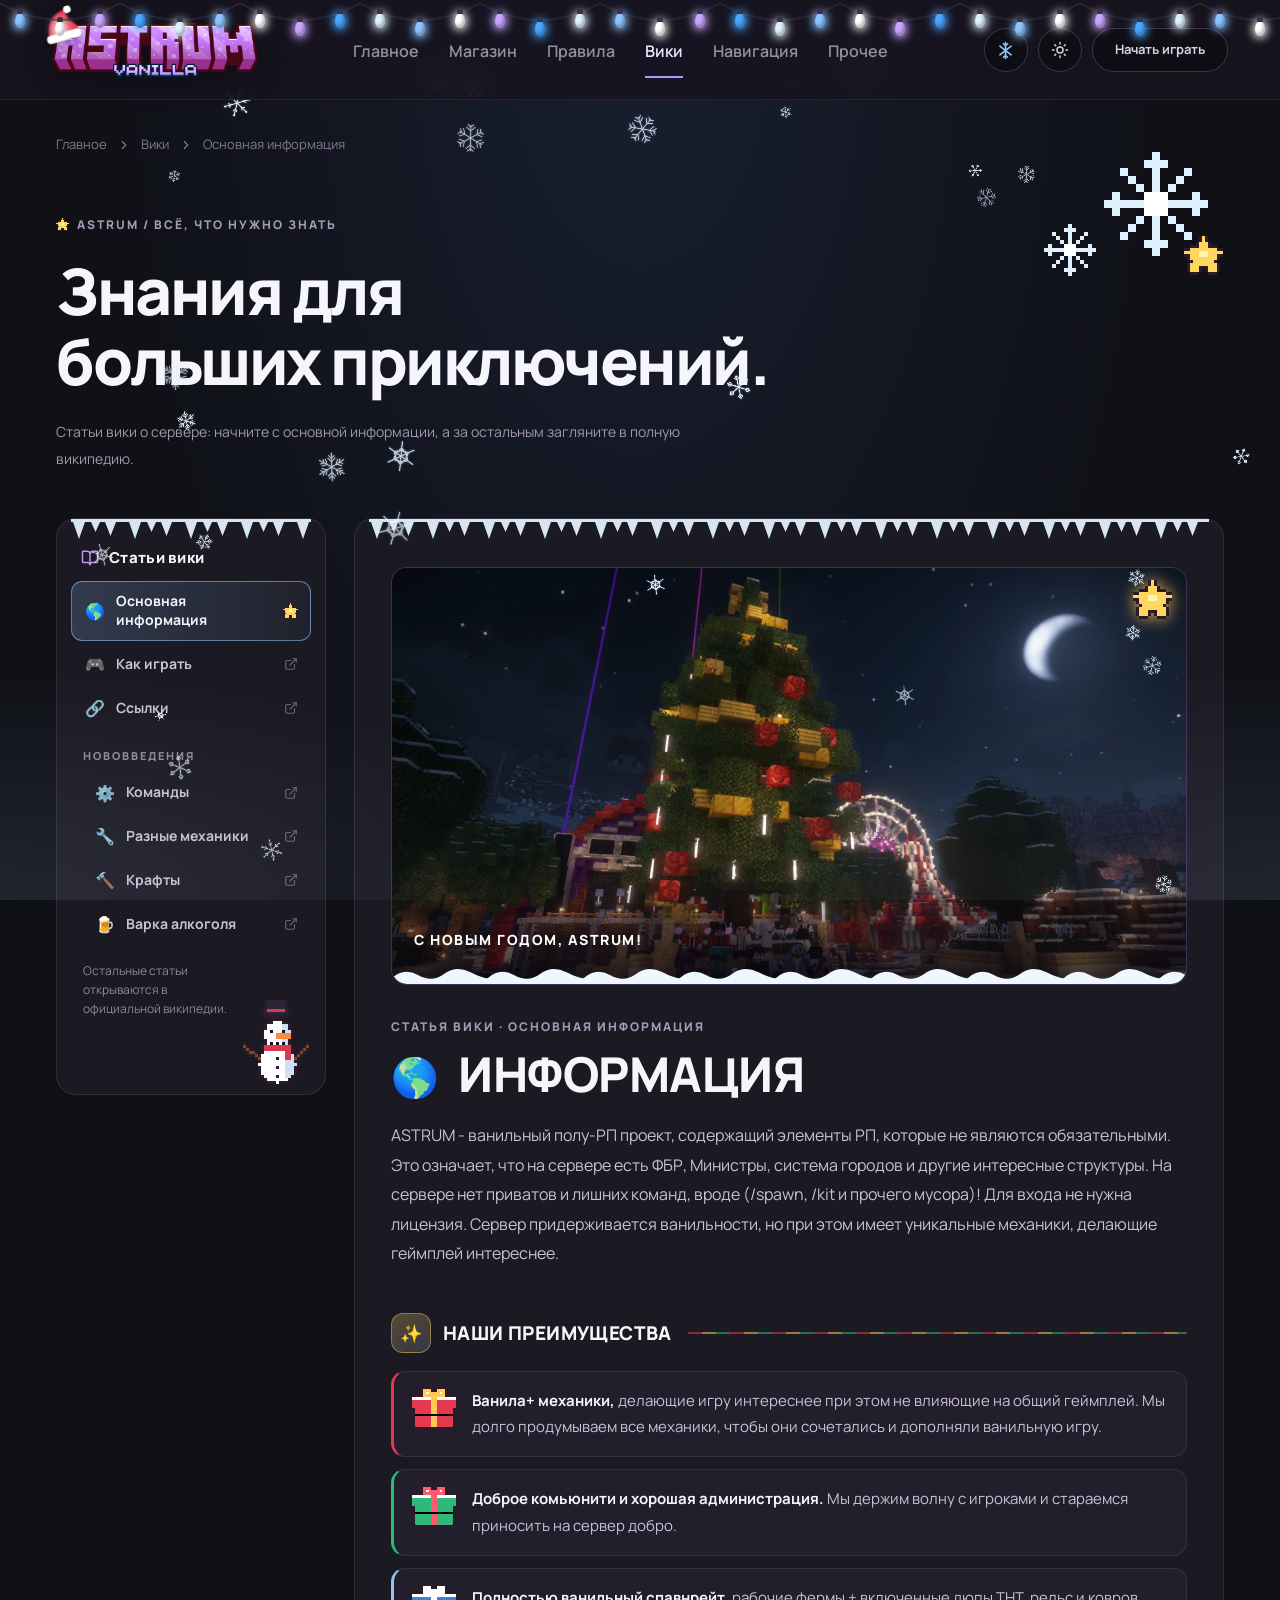
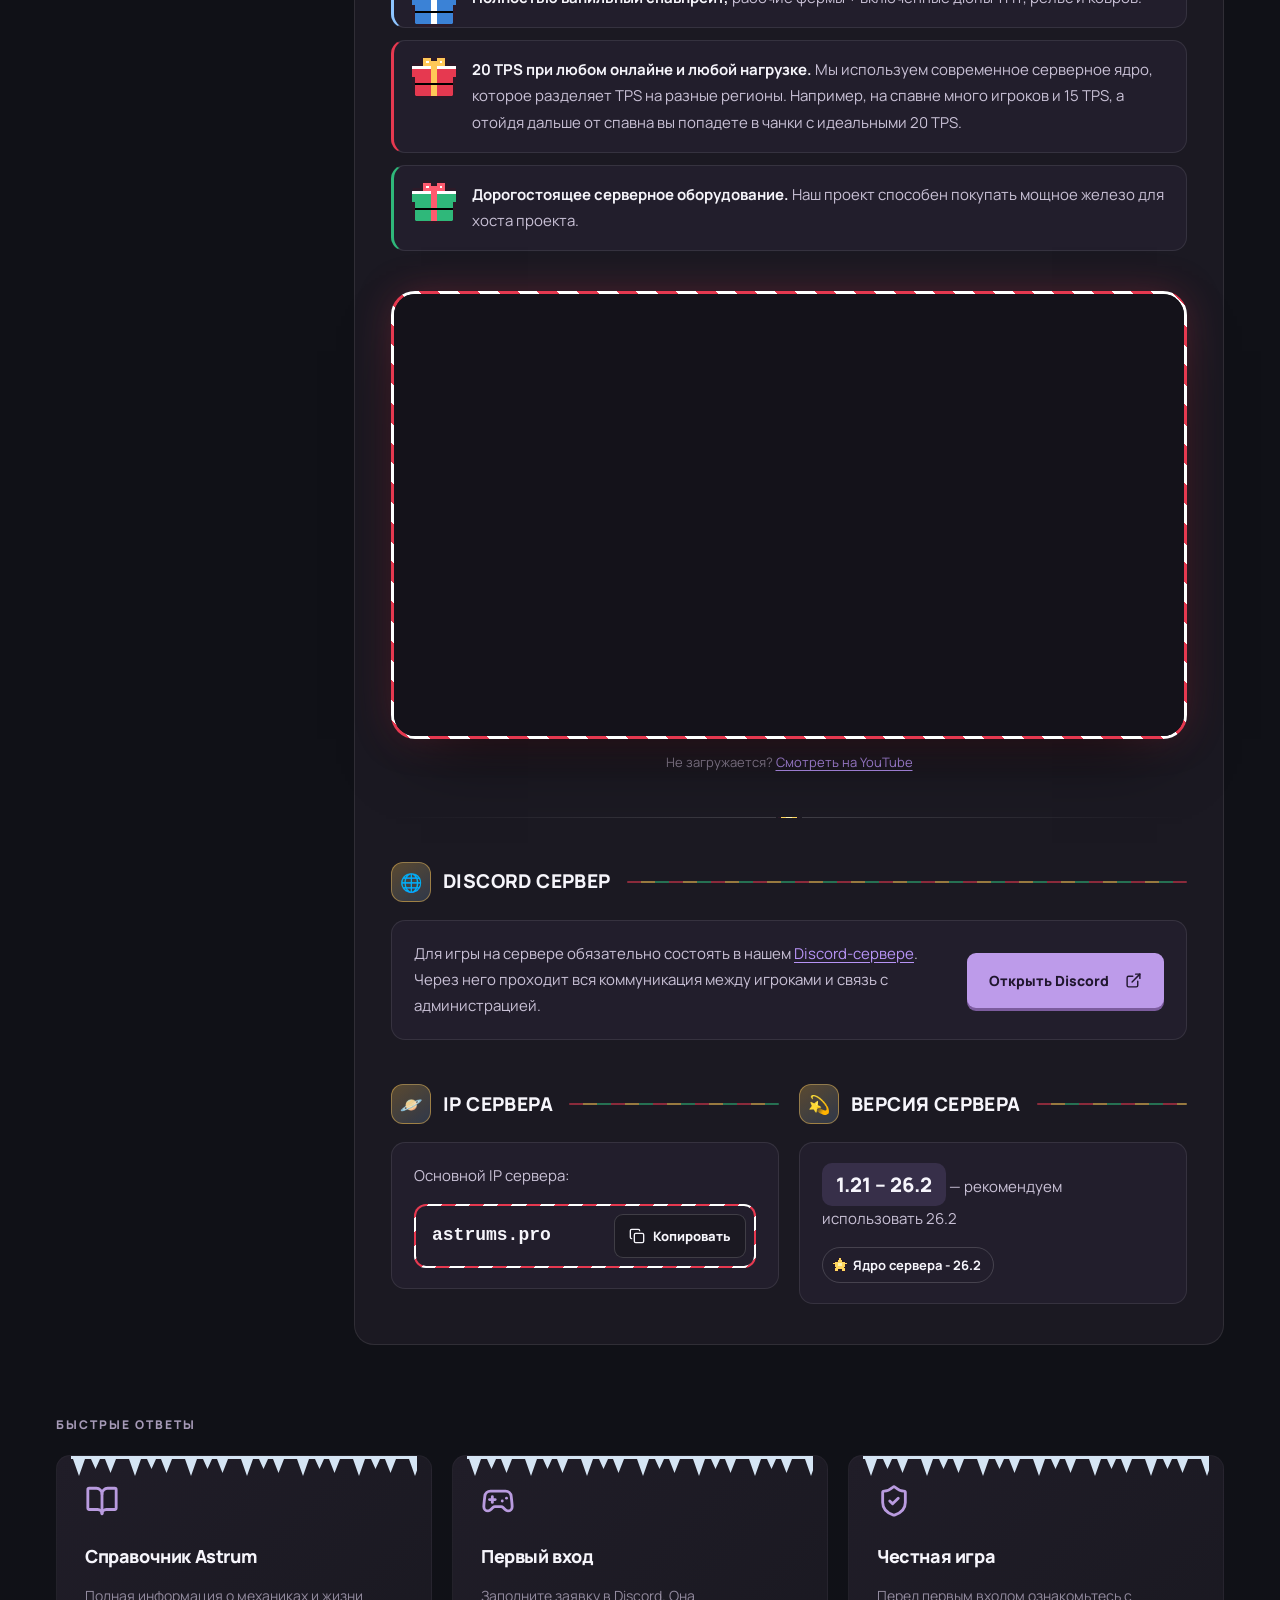
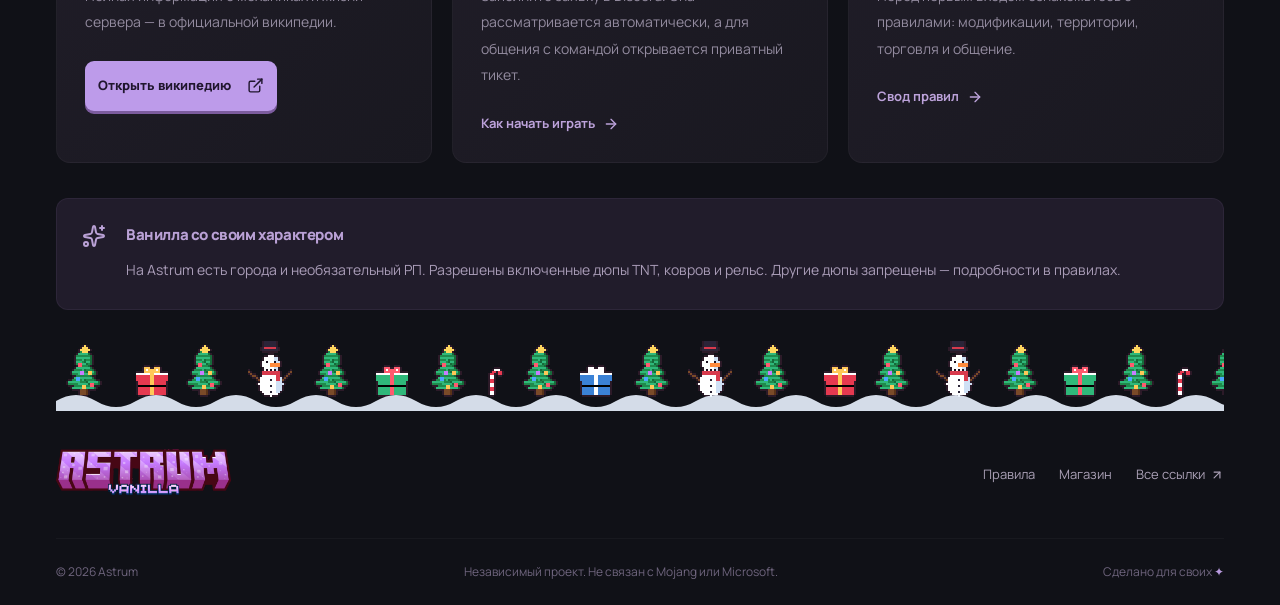
==== commit 4f7df4e7: "Add files via upload" ====
--- a/wiki.html
+++ b/wiki.html
@@ -13,8 +13,8 @@
 <link rel="stylesheet" href="assets/css/newyear.css">
 </head>
 <body class="antialiased">
-<div class="astrum-site"><header class="site-header"><a class="brand brand-logo" href="index.html" aria-label="Astrum Vanilla — на главную"><img src="assets/images/astrum-wordmark.png" alt="Astrum Vanilla" width="640" height="168"></a><nav class="main-nav" aria-label="Главная навигация"><a class="" href="index.html">Главное</a><a class="" href="shop.html">Магазин</a><a class="" href="rules.html">Правила</a><a class="active" aria-current="page" href="wiki.html">Вики</a><a class="" href="navigation.html">Навигация</a><a class="" href="more.html">Прочее</a></nav><div class="header-tools"><button class="theme-toggle" type="button" aria-label="Сменить тему: светлая или тёмная" title="Сменить тему"><svg class="icon-sun" xmlns="http://www.w3.org/2000/svg" width="18" height="18" viewBox="0 0 24 24" fill="none" stroke="currentColor" stroke-width="2" stroke-linecap="round" stroke-linejoin="round" aria-hidden="true"><circle cx="12" cy="12" r="4"></circle><path d="M12 2v2"></path><path d="M12 20v2"></path><path d="m4.93 4.93 1.41 1.41"></path><path d="m17.66 17.66 1.41 1.41"></path><path d="M2 12h2"></path><path d="M20 12h2"></path><path d="m6.34 17.66-1.41 1.41"></path><path d="m19.07 4.93-1.41 1.41"></path></svg><svg class="icon-moon" xmlns="http://www.w3.org/2000/svg" width="18" height="18" viewBox="0 0 24 24" fill="none" stroke="currentColor" stroke-width="2" stroke-linecap="round" stroke-linejoin="round" aria-hidden="true"><path d="M12 3a6 6 0 0 0 9 9 9 9 0 1 1-9-9Z"></path></svg></button><a href="https://discord.gg/phRQ59Pmp" target="_blank" rel="noopener noreferrer" class="header-cta"><span>Начать играть</span></a></div><button class="menu-toggle" aria-label="Открыть меню"><svg xmlns="http://www.w3.org/2000/svg" width="24" height="24" viewBox="0 0 24 24" fill="none" stroke="currentColor" stroke-width="2" stroke-linecap="round" stroke-linejoin="round" class="lucide lucide-menu" aria-hidden="true"><path d="M4 5h16"></path><path d="M4 12h16"></path><path d="M4 19h16"></path></svg></button></header><main><section class="wrap inner-page"><div class="breadcrumbs"><a href="index.html">Главное</a><svg xmlns="http://www.w3.org/2000/svg" width="14" height="14" viewBox="0 0 24 24" fill="none" stroke="currentColor" stroke-width="2" stroke-linecap="round" stroke-linejoin="round" class="lucide lucide-chevron-right" aria-hidden="true"><path d="m9 18 6-6-6-6"></path></svg><span>Вики</span></div><span class="eyebrow">ASTRUM / ВСЁ, ЧТО НУЖНО ЗНАТЬ</span><h1>Знания для
-больших приключений.</h1><p class="page-intro">Быстрые ответы для первого дня и переход к полной википедии сервера.</p><div class="wiki-grid"><article class="feature-card"><svg xmlns="http://www.w3.org/2000/svg" width="34" height="34" viewBox="0 0 24 24" fill="none" stroke="currentColor" stroke-width="2" stroke-linecap="round" stroke-linejoin="round" class="lucide lucide-book-open accent" aria-hidden="true"><path d="M12 7v14"></path><path d="M3 18a1 1 0 0 1-1-1V4a1 1 0 0 1 1-1h5a4 4 0 0 1 4 4 4 4 0 0 1 4-4h5a1 1 0 0 1 1 1v13a1 1 0 0 1-1 1h-6a3 3 0 0 0-3 3 3 3 0 0 0-3-3z"></path></svg><h3>Справочник Astrum</h3><p>Полная информация о механиках и жизни сервера — в официальной википедии.</p><a href="https://astrums.pro/wiki" target="_blank" rel="noopener noreferrer" class="button primary">Открыть википедию <svg xmlns="http://www.w3.org/2000/svg" width="17" height="17" viewBox="0 0 24 24" fill="none" stroke="currentColor" stroke-width="2" stroke-linecap="round" stroke-linejoin="round" class="lucide lucide-external-link" aria-hidden="true"><path d="M15 3h6v6"></path><path d="M10 14 21 3"></path><path d="M18 13v6a2 2 0 0 1-2 2H5a2 2 0 0 1-2-2V8a2 2 0 0 1 2-2h6"></path></svg></a></article><article class="feature-card"><svg xmlns="http://www.w3.org/2000/svg" width="34" height="34" viewBox="0 0 24 24" fill="none" stroke="currentColor" stroke-width="2" stroke-linecap="round" stroke-linejoin="round" class="lucide lucide-gamepad2 lucide-gamepad-2 accent" aria-hidden="true"><line x1="6" x2="10" y1="11" y2="11"></line><line x1="8" x2="8" y1="9" y2="13"></line><line x1="15" x2="15.01" y1="12" y2="12"></line><line x1="18" x2="18.01" y1="10" y2="10"></line><path d="M17.32 5H6.68a4 4 0 0 0-3.978 3.59c-.006.052-.01.101-.017.152C2.604 9.416 2 14.456 2 16a3 3 0 0 0 3 3c1 0 1.5-.5 2-1l1.414-1.414A2 2 0 0 1 9.828 16h4.344a2 2 0 0 1 1.414.586L17 18c.5.5 1 1 2 1a3 3 0 0 0 3-3c0-1.545-.604-6.584-.685-7.258-.007-.05-.011-.1-.017-.151A4 4 0 0 0 17.32 5z"></path></svg><h3>Первый вход</h3><p>Заполните заявку в Discord. Она рассматривается автоматически, а для общения с командой открывается приватный тикет.</p><a class="text-link" href="index.html#start">Как начать играть <svg xmlns="http://www.w3.org/2000/svg" width="16" height="16" viewBox="0 0 24 24" fill="none" stroke="currentColor" stroke-width="2" stroke-linecap="round" stroke-linejoin="round" class="lucide lucide-arrow-right" aria-hidden="true"><path d="M5 12h14"></path><path d="m12 5 7 7-7 7"></path></svg></a></article><article class="feature-card"><svg xmlns="http://www.w3.org/2000/svg" width="34" height="34" viewBox="0 0 24 24" fill="none" stroke="currentColor" stroke-width="2" stroke-linecap="round" stroke-linejoin="round" class="lucide lucide-shield-check accent" aria-hidden="true"><path d="M20 13c0 5-3.5 7.5-7.66 8.95a1 1 0 0 1-.67-.01C7.5 20.5 4 18 4 13V6a1 1 0 0 1 1-1c2 0 4.5-1.2 6.24-2.72a1.17 1.17 0 0 1 1.52 0C14.51 3.81 17 5 19 5a1 1 0 0 1 1 1z"></path><path d="m9 12 2 2 4-4"></path></svg><h3>Честная игра</h3><p>Перед первым входом ознакомьтесь с правилами: модификации, территории, торговля и общение.</p><a class="text-link" href="rules.html">Свод правил <svg xmlns="http://www.w3.org/2000/svg" width="16" height="16" viewBox="0 0 24 24" fill="none" stroke="currentColor" stroke-width="2" stroke-linecap="round" stroke-linejoin="round" class="lucide lucide-arrow-right" aria-hidden="true"><path d="M5 12h14"></path><path d="m12 5 7 7-7 7"></path></svg></a></article></div><div class="info-panel"><svg xmlns="http://www.w3.org/2000/svg" width="24" height="24" viewBox="0 0 24 24" fill="none" stroke="currentColor" stroke-width="2" stroke-linecap="round" stroke-linejoin="round" class="lucide lucide-sparkles" aria-hidden="true"><path d="M11.017 2.814a1 1 0 0 1 1.966 0l1.051 5.558a2 2 0 0 0 1.594 1.594l5.558 1.051a1 1 0 0 1 0 1.966l-5.558 1.051a2 2 0 0 0-1.594 1.594l-1.051 5.558a1 1 0 0 1-1.966 0l-1.051-5.558a2 2 0 0 0-1.594-1.594l-5.558-1.051a1 1 0 0 1 0-1.966l5.558-1.051a2 2 0 0 0 1.594-1.594z"></path><path d="M20 2v4"></path><path d="M22 4h-4"></path><circle cx="4" cy="20" r="2"></circle></svg><div><h3>Ванилла со своим характером</h3><p>На Astrum есть города и необязательный РП. Разрешены включенные дюпы TNT, ковров и рельс. Другие дюпы запрещены — подробности в правилах.</p></div></div></section></main><footer class="site-footer wrap"><div class="footer-top"><div class="footer-brand"><a class="brand brand-logo footer-logo" href="index.html" aria-label="Astrum Vanilla — на главную"><img src="assets/images/astrum-wordmark.png" alt="Astrum Vanilla" width="640" height="168" loading="lazy"></a></div><div class="footer-links"><a href="rules.html">Правила</a><a href="shop.html">Магазин</a><a href="navigation.html">Все ссылки <svg xmlns="http://www.w3.org/2000/svg" width="14" height="14" viewBox="0 0 24 24" fill="none" stroke="currentColor" stroke-width="2" stroke-linecap="round" stroke-linejoin="round" class="lucide lucide-arrow-up-right" aria-hidden="true"><path d="M7 7h10v10"></path><path d="M7 17 17 7"></path></svg></a></div></div><div class="footer-bottom"><span>© 2026 Astrum</span><span>Независимый проект. Не связан с Mojang или Microsoft.</span><span>Сделано для своих <span class="accent">✦</span></span></div></footer></div>
+<div class="astrum-site"><header class="site-header"><a class="brand brand-logo" href="index.html" aria-label="Astrum Vanilla — на главную"><img src="assets/images/astrum-wordmark.png" alt="Astrum Vanilla" width="640" height="168"></a><nav class="main-nav" aria-label="Главная навигация"><a class="" href="index.html">Главное</a><a class="" href="shop.html">Магазин</a><a class="" href="rules.html">Правила</a><a class="active" aria-current="page" href="wiki.html">Вики</a><a class="" href="navigation.html">Навигация</a><a class="" href="more.html">Прочее</a></nav><div class="header-tools"><button class="theme-toggle" type="button" aria-label="Сменить тему: светлая или тёмная" title="Сменить тему"><svg class="icon-sun" xmlns="http://www.w3.org/2000/svg" width="18" height="18" viewBox="0 0 24 24" fill="none" stroke="currentColor" stroke-width="2" stroke-linecap="round" stroke-linejoin="round" aria-hidden="true"><circle cx="12" cy="12" r="4"></circle><path d="M12 2v2"></path><path d="M12 20v2"></path><path d="m4.93 4.93 1.41 1.41"></path><path d="m17.66 17.66 1.41 1.41"></path><path d="M2 12h2"></path><path d="M20 12h2"></path><path d="m6.34 17.66-1.41 1.41"></path><path d="m19.07 4.93-1.41 1.41"></path></svg><svg class="icon-moon" xmlns="http://www.w3.org/2000/svg" width="18" height="18" viewBox="0 0 24 24" fill="none" stroke="currentColor" stroke-width="2" stroke-linecap="round" stroke-linejoin="round" aria-hidden="true"><path d="M12 3a6 6 0 0 0 9 9 9 9 0 1 1-9-9Z"></path></svg></button><a href="https://discord.gg/phRQ59Pmp" target="_blank" rel="noopener noreferrer" class="header-cta"><span>Начать играть</span></a></div><button class="menu-toggle" aria-label="Открыть меню"><svg xmlns="http://www.w3.org/2000/svg" width="24" height="24" viewBox="0 0 24 24" fill="none" stroke="currentColor" stroke-width="2" stroke-linecap="round" stroke-linejoin="round" class="lucide lucide-menu" aria-hidden="true"><path d="M4 5h16"></path><path d="M4 12h16"></path><path d="M4 19h16"></path></svg></button></header><main><section class="wrap inner-page"><div class="breadcrumbs"><a href="index.html">Главное</a><svg xmlns="http://www.w3.org/2000/svg" width="14" height="14" viewBox="0 0 24 24" fill="none" stroke="currentColor" stroke-width="2" stroke-linecap="round" stroke-linejoin="round" class="lucide lucide-chevron-right" aria-hidden="true"><path d="m9 18 6-6-6-6"></path></svg><a href="wiki.html">Вики</a><svg xmlns="http://www.w3.org/2000/svg" width="14" height="14" viewBox="0 0 24 24" fill="none" stroke="currentColor" stroke-width="2" stroke-linecap="round" stroke-linejoin="round" class="lucide lucide-chevron-right" aria-hidden="true"><path d="m9 18 6-6-6-6"></path></svg><span>Основная информация</span></div><span class="eyebrow">ASTRUM / ВСЁ, ЧТО НУЖНО ЗНАТЬ</span><h1>Знания для
+больших приключений.</h1><p class="page-intro">Статьи вики о сервере: начните с основной информации, а за остальным загляните в полную википедию.</p><div class="wk"><aside class="wk-side" aria-label="Статьи вики"><div class="wk-side-card"><h2 class="wk-side-title"><svg xmlns="http://www.w3.org/2000/svg" width="18" height="18" viewBox="0 0 24 24" fill="none" stroke="currentColor" stroke-width="2" stroke-linecap="round" stroke-linejoin="round" aria-hidden="true"><path d="M12 7v14"></path><path d="M3 18a1 1 0 0 1-1-1V4a1 1 0 0 1 1-1h5a4 4 0 0 1 4 4 4 4 0 0 1 4-4h5a1 1 0 0 1 1 1v13a1 1 0 0 1-1 1h-6a3 3 0 0 0-3 3 3 3 0 0 0-3-3z"></path></svg><span>Статьи вики</span></h2><nav class="wk-nav" aria-label="Список статей"><a class="wk-link is-active" aria-current="page" href="wiki.html"><span class="wk-emoji" aria-hidden="true">🌎</span><span>Основная информация</span></a><a class="wk-link" href="https://astrums.pro/wiki/how-play" target="_blank" rel="noopener noreferrer"><span class="wk-emoji" aria-hidden="true">🎮</span><span>Как играть</span><svg class="wk-ext" xmlns="http://www.w3.org/2000/svg" width="14" height="14" viewBox="0 0 24 24" fill="none" stroke="currentColor" stroke-width="2" stroke-linecap="round" stroke-linejoin="round" aria-hidden="true"><path d="M15 3h6v6"></path><path d="M10 14 21 3"></path><path d="M18 13v6a2 2 0 0 1-2 2H5a2 2 0 0 1-2-2V8a2 2 0 0 1 2-2h6"></path></svg></a><a class="wk-link" href="https://astrums.pro/wiki/links" target="_blank" rel="noopener noreferrer"><span class="wk-emoji" aria-hidden="true">🔗</span><span>Ссылки</span><svg class="wk-ext" xmlns="http://www.w3.org/2000/svg" width="14" height="14" viewBox="0 0 24 24" fill="none" stroke="currentColor" stroke-width="2" stroke-linecap="round" stroke-linejoin="round" aria-hidden="true"><path d="M15 3h6v6"></path><path d="M10 14 21 3"></path><path d="M18 13v6a2 2 0 0 1-2 2H5a2 2 0 0 1-2-2V8a2 2 0 0 1 2-2h6"></path></svg></a><p class="wk-group">Нововведения</p><a class="wk-link is-sub" href="https://astrums.pro/wiki/new/commands" target="_blank" rel="noopener noreferrer"><span class="wk-emoji" aria-hidden="true">⚙️</span><span>Команды</span><svg class="wk-ext" xmlns="http://www.w3.org/2000/svg" width="14" height="14" viewBox="0 0 24 24" fill="none" stroke="currentColor" stroke-width="2" stroke-linecap="round" stroke-linejoin="round" aria-hidden="true"><path d="M15 3h6v6"></path><path d="M10 14 21 3"></path><path d="M18 13v6a2 2 0 0 1-2 2H5a2 2 0 0 1-2-2V8a2 2 0 0 1 2-2h6"></path></svg></a><a class="wk-link is-sub" href="https://astrums.pro/wiki/new/mechanics" target="_blank" rel="noopener noreferrer"><span class="wk-emoji" aria-hidden="true">🔧</span><span>Разные механики</span><svg class="wk-ext" xmlns="http://www.w3.org/2000/svg" width="14" height="14" viewBox="0 0 24 24" fill="none" stroke="currentColor" stroke-width="2" stroke-linecap="round" stroke-linejoin="round" aria-hidden="true"><path d="M15 3h6v6"></path><path d="M10 14 21 3"></path><path d="M18 13v6a2 2 0 0 1-2 2H5a2 2 0 0 1-2-2V8a2 2 0 0 1 2-2h6"></path></svg></a><a class="wk-link is-sub" href="https://astrums.pro/wiki/new/crafts" target="_blank" rel="noopener noreferrer"><span class="wk-emoji" aria-hidden="true">🔨</span><span>Крафты</span><svg class="wk-ext" xmlns="http://www.w3.org/2000/svg" width="14" height="14" viewBox="0 0 24 24" fill="none" stroke="currentColor" stroke-width="2" stroke-linecap="round" stroke-linejoin="round" aria-hidden="true"><path d="M15 3h6v6"></path><path d="M10 14 21 3"></path><path d="M18 13v6a2 2 0 0 1-2 2H5a2 2 0 0 1-2-2V8a2 2 0 0 1 2-2h6"></path></svg></a><a class="wk-link is-sub" href="https://astrums.pro/wiki/new/brewery" target="_blank" rel="noopener noreferrer"><span class="wk-emoji" aria-hidden="true">🍺</span><span>Варка алкоголя</span><svg class="wk-ext" xmlns="http://www.w3.org/2000/svg" width="14" height="14" viewBox="0 0 24 24" fill="none" stroke="currentColor" stroke-width="2" stroke-linecap="round" stroke-linejoin="round" aria-hidden="true"><path d="M15 3h6v6"></path><path d="M10 14 21 3"></path><path d="M18 13v6a2 2 0 0 1-2 2H5a2 2 0 0 1-2-2V8a2 2 0 0 1 2-2h6"></path></svg></a></nav><p class="wk-side-note">Остальные статьи открываются в официальной википедии.</p></div></aside><article class="wk-article"><figure class="wk-banner"><img src="assets/images/wiki-tree.webp" alt="Новогодняя ёлка на сервере Astrum и игроки возле неё" width="1920" height="1009" fetchpriority="high"><figcaption>С Новым годом, Astrum!</figcaption></figure><header class="wk-head"><span class="eyebrow">СТАТЬЯ ВИКИ · ОСНОВНАЯ ИНФОРМАЦИЯ</span><h2><span class="wk-emoji" aria-hidden="true">🌎</span> ИНФОРМАЦИЯ</h2></header><p class="wk-lead">ASTRUM - ванильный полу-РП проект, содержащий элементы РП, которые не являются обязательными. Это означает, что на сервере есть ФБР, Министры, система городов и другие интересные структуры. На сервере нет приватов и лишних команд, вроде (/spawn, /kit и прочего мусора)! Для входа не нужна лицензия. Сервер придерживается ванильности, но при этом имеет уникальные механики, делающие геймплей интереснее.</p><section class="wk-sec"><h3><span class="wk-ico" aria-hidden="true">✨</span>НАШИ ПРЕИМУЩЕСТВА</h3><ul class="wk-perks"><li><strong>Ванила+ механики,</strong> делающие игру интереснее при этом не влияющие на общий геймплей. Мы долго продумываем все механики, чтобы они сочетались и дополняли ванильную игру.</li><li><strong>Доброе комьюнити и хорошая администрация.</strong> Мы держим волну с игроками и стараемся приносить на сервер добро.</li><li><strong>Полностью ванильный спавнрейт,</strong> рабочие фермы + включенные дюпы ТНТ, рельс и ковров.</li><li><strong>20 TPS при любом онлайне и любой нагрузке.</strong> Мы используем современное серверное ядро, которое разделяет TPS на разные регионы. Например, на спавне много игроков и 15 TPS, а отойдя дальше от спавна вы попадете в чанки с идеальными 20 TPS.</li><li><strong>Дорогостоящее серверное оборудование.</strong> Наш проект способен покупать мощное железо для хоста проекта.</li></ul></section><div class="wk-video"><div class="video-frame"><iframe src="https://www.youtube-nocookie.com/embed/09lge74m270?rel=0" title="Видео об Astrum" loading="lazy" allow="accelerometer; autoplay; clipboard-write; encrypted-media; gyroscope; picture-in-picture; web-share" referrerpolicy="strict-origin-when-cross-origin" allowfullscreen></iframe></div><p class="video-note">Не загружается? <a href="https://www.youtube.com/watch?v=09lge74m270" target="_blank" rel="noopener noreferrer">Смотреть на YouTube</a></p></div><hr class="wk-divider"><section class="wk-sec"><h3><span class="wk-ico" aria-hidden="true">🌐</span>DISCORD СЕРВЕР</h3><div class="wk-card wk-discord"><p>Для игры на сервере обязательно состоять в нашем <a href="https://discord.gg/7jnWGDB2fP" target="_blank" rel="noopener noreferrer">Discord-сервере</a>. Через него проходит вся коммуникация между игроками и связь с администрацией.</p><a class="button primary" href="https://discord.gg/7jnWGDB2fP" target="_blank" rel="noopener noreferrer"><span>Открыть Discord</span> <svg xmlns="http://www.w3.org/2000/svg" width="17" height="17" viewBox="0 0 24 24" fill="none" stroke="currentColor" stroke-width="2" stroke-linecap="round" stroke-linejoin="round" aria-hidden="true"><path d="M15 3h6v6"></path><path d="M10 14 21 3"></path><path d="M18 13v6a2 2 0 0 1-2 2H5a2 2 0 0 1-2-2V8a2 2 0 0 1 2-2h6"></path></svg></a></div></section><div class="wk-duo"><section class="wk-sec"><h3><span class="wk-ico" aria-hidden="true">🪐</span>IP СЕРВЕРА</h3><div class="wk-card"><p>Основной IP сервера:</p><div class="wk-ip"><code>astrums.pro</code><button class="wk-copy" type="button" data-copy="astrums.pro" aria-label="Скопировать IP сервера"><svg xmlns="http://www.w3.org/2000/svg" width="16" height="16" viewBox="0 0 24 24" fill="none" stroke="currentColor" stroke-width="2" stroke-linecap="round" stroke-linejoin="round" aria-hidden="true"><rect width="14" height="14" x="8" y="8" rx="2" ry="2"></rect><path d="M4 16c-1.1 0-2-.9-2-2V4c0-1.1.9-2 2-2h10c1.1 0 2 .9 2 2"></path></svg><span>Копировать</span></button></div></div></section><section class="wk-sec"><h3><span class="wk-ico" aria-hidden="true">💫</span>ВЕРСИЯ СЕРВЕРА</h3><div class="wk-card"><p class="wk-ver"><strong>1.21 – 26.2</strong> <em>— рекомендуем использовать 26.2</em></p><ul class="wk-core"><li>Ядро сервера - 26.2</li></ul></div></section></div></article></div><div class="wk-quick"><span class="eyebrow">БЫСТРЫЕ ОТВЕТЫ</span><div class="wiki-grid"><article class="feature-card"><svg xmlns="http://www.w3.org/2000/svg" width="34" height="34" viewBox="0 0 24 24" fill="none" stroke="currentColor" stroke-width="2" stroke-linecap="round" stroke-linejoin="round" class="lucide lucide-book-open accent" aria-hidden="true"><path d="M12 7v14"></path><path d="M3 18a1 1 0 0 1-1-1V4a1 1 0 0 1 1-1h5a4 4 0 0 1 4 4 4 4 0 0 1 4-4h5a1 1 0 0 1 1 1v13a1 1 0 0 1-1 1h-6a3 3 0 0 0-3 3 3 3 0 0 0-3-3z"></path></svg><h3>Справочник Astrum</h3><p>Полная информация о механиках и жизни сервера — в официальной википедии.</p><a href="https://astrums.pro/wiki" target="_blank" rel="noopener noreferrer" class="button primary">Открыть википедию <svg xmlns="http://www.w3.org/2000/svg" width="17" height="17" viewBox="0 0 24 24" fill="none" stroke="currentColor" stroke-width="2" stroke-linecap="round" stroke-linejoin="round" class="lucide lucide-external-link" aria-hidden="true"><path d="M15 3h6v6"></path><path d="M10 14 21 3"></path><path d="M18 13v6a2 2 0 0 1-2 2H5a2 2 0 0 1-2-2V8a2 2 0 0 1 2-2h6"></path></svg></a></article><article class="feature-card"><svg xmlns="http://www.w3.org/2000/svg" width="34" height="34" viewBox="0 0 24 24" fill="none" stroke="currentColor" stroke-width="2" stroke-linecap="round" stroke-linejoin="round" class="lucide lucide-gamepad2 lucide-gamepad-2 accent" aria-hidden="true"><line x1="6" x2="10" y1="11" y2="11"></line><line x1="8" x2="8" y1="9" y2="13"></line><line x1="15" x2="15.01" y1="12" y2="12"></line><line x1="18" x2="18.01" y1="10" y2="10"></line><path d="M17.32 5H6.68a4 4 0 0 0-3.978 3.59c-.006.052-.01.101-.017.152C2.604 9.416 2 14.456 2 16a3 3 0 0 0 3 3c1 0 1.5-.5 2-1l1.414-1.414A2 2 0 0 1 9.828 16h4.344a2 2 0 0 1 1.414.586L17 18c.5.5 1 1 2 1a3 3 0 0 0 3-3c0-1.545-.604-6.584-.685-7.258-.007-.05-.011-.1-.017-.151A4 4 0 0 0 17.32 5z"></path></svg><h3>Первый вход</h3><p>Заполните заявку в Discord. Она рассматривается автоматически, а для общения с командой открывается приватный тикет.</p><a class="text-link" href="index.html#start">Как начать играть <svg xmlns="http://www.w3.org/2000/svg" width="16" height="16" viewBox="0 0 24 24" fill="none" stroke="currentColor" stroke-width="2" stroke-linecap="round" stroke-linejoin="round" class="lucide lucide-arrow-right" aria-hidden="true"><path d="M5 12h14"></path><path d="m12 5 7 7-7 7"></path></svg></a></article><article class="feature-card"><svg xmlns="http://www.w3.org/2000/svg" width="34" height="34" viewBox="0 0 24 24" fill="none" stroke="currentColor" stroke-width="2" stroke-linecap="round" stroke-linejoin="round" class="lucide lucide-shield-check accent" aria-hidden="true"><path d="M20 13c0 5-3.5 7.5-7.66 8.95a1 1 0 0 1-.67-.01C7.5 20.5 4 18 4 13V6a1 1 0 0 1 1-1c2 0 4.5-1.2 6.24-2.72a1.17 1.17 0 0 1 1.52 0C14.51 3.81 17 5 19 5a1 1 0 0 1 1 1z"></path><path d="m9 12 2 2 4-4"></path></svg><h3>Честная игра</h3><p>Перед первым входом ознакомьтесь с правилами: модификации, территории, торговля и общение.</p><a class="text-link" href="rules.html">Свод правил <svg xmlns="http://www.w3.org/2000/svg" width="16" height="16" viewBox="0 0 24 24" fill="none" stroke="currentColor" stroke-width="2" stroke-linecap="round" stroke-linejoin="round" class="lucide lucide-arrow-right" aria-hidden="true"><path d="M5 12h14"></path><path d="m12 5 7 7-7 7"></path></svg></a></article></div><div class="info-panel"><svg xmlns="http://www.w3.org/2000/svg" width="24" height="24" viewBox="0 0 24 24" fill="none" stroke="currentColor" stroke-width="2" stroke-linecap="round" stroke-linejoin="round" class="lucide lucide-sparkles" aria-hidden="true"><path d="M11.017 2.814a1 1 0 0 1 1.966 0l1.051 5.558a2 2 0 0 0 1.594 1.594l5.558 1.051a1 1 0 0 1 0 1.966l-5.558 1.051a2 2 0 0 0-1.594 1.594l-1.051 5.558a1 1 0 0 1-1.966 0l-1.051-5.558a2 2 0 0 0-1.594-1.594l-5.558-1.051a1 1 0 0 1 0-1.966l5.558-1.051a2 2 0 0 0 1.594-1.594z"></path><path d="M20 2v4"></path><path d="M22 4h-4"></path><circle cx="4" cy="20" r="2"></circle></svg><div><h3>Ванилла со своим характером</h3><p>На Astrum есть города и необязательный РП. Разрешены включенные дюпы TNT, ковров и рельс. Другие дюпы запрещены — подробности в правилах.</p></div></div></div></section></main><footer class="site-footer wrap"><div class="footer-top"><div class="footer-brand"><a class="brand brand-logo footer-logo" href="index.html" aria-label="Astrum Vanilla — на главную"><img src="assets/images/astrum-wordmark.png" alt="Astrum Vanilla" width="640" height="168" loading="lazy"></a></div><div class="footer-links"><a href="rules.html">Правила</a><a href="shop.html">Магазин</a><a href="navigation.html">Все ссылки <svg xmlns="http://www.w3.org/2000/svg" width="14" height="14" viewBox="0 0 24 24" fill="none" stroke="currentColor" stroke-width="2" stroke-linecap="round" stroke-linejoin="round" class="lucide lucide-arrow-up-right" aria-hidden="true"><path d="M7 7h10v10"></path><path d="M7 17 17 7"></path></svg></a></div></div><div class="footer-bottom"><span>© 2026 Astrum</span><span>Независимый проект. Не связан с Mojang или Microsoft.</span><span>Сделано для своих <span class="accent">✦</span></span></div></footer></div>
 <script src="assets/js/main.js" defer></script>
 <script src="assets/js/newyear.js" defer></script>
 </body>
--- a/assets/css/extra.css
+++ b/assets/css/extra.css
@@ -267,82 +267,46 @@
   }
 }
 
-/* ===== Главная: два скриншота под лентой ===== */
-.gallery {
-  display: grid;
-  grid-template-columns: 1.65fr 1fr;
-  gap: 24px;
+/* ===== Главная: видео под лентой ===== */
+.video-section {
   margin-top: 72px;
 }
 
-.gallery-item {
+.video-frame {
   position: relative;
-  height: clamp(300px, 36vw, 460px);
-  margin: 0;
+  aspect-ratio: 16 / 9;
   overflow: hidden;
-  border: 1px solid rgba(188, 152, 255, 0.22);
+  border: 1px solid rgba(188, 152, 255, 0.28);
   border-radius: 24px;
-  background: #1a1722;
+  background: #14121a;
   box-shadow: 0 30px 70px -30px rgba(0, 0, 0, 0.8);
-  transition: transform 0.4s cubic-bezier(0.2, 0.8, 0.2, 1), border-color 0.4s ease, box-shadow 0.4s ease;
-}
-
-.gallery-item::after {
-  content: "";
+}
+
+.video-frame iframe {
   position: absolute;
   inset: 0;
-  pointer-events: none;
-  background: linear-gradient(180deg, rgba(16, 17, 23, 0) 55%, rgba(16, 17, 23, 0.55) 100%),
-    linear-gradient(135deg, rgba(188, 152, 255, 0.12), rgba(188, 152, 255, 0) 45%);
-  border-radius: inherit;
-}
-
-.gallery-item img {
-  display: block;
   width: 100%;
   height: 100%;
-  object-fit: cover;
-  transition: transform 0.9s cubic-bezier(0.2, 0.8, 0.2, 1);
-}
-
-.gallery-side img {
-  object-position: 52% 50%;
-}
-
-.gallery-item:hover {
-  transform: translateY(-6px);
-  border-color: #b794f6;
-  box-shadow: 0 0 0 1px #b794f6, 0 30px 70px -26px rgba(120, 80, 220, 0.55);
-}
-
-.gallery-item:hover img {
-  transform: scale(1.05);
+  border: 0;
+  background: #14121a;
+}
+
+.video-note {
+  margin-top: 14px;
+  color: var(--ink-3, #9d95ac);
+  font-size: 13px;
+  text-align: center;
+}
+
+.video-note a {
+  color: var(--accent, #b794f6);
+  text-decoration: underline;
+  text-underline-offset: 3px;
 }
 
 @media (max-width: 760px) {
-  .gallery {
-    grid-template-columns: 1fr;
-    gap: 14px;
-    margin-top: 40px;
-  }
-
-  .gallery-item {
-    height: auto;
-    aspect-ratio: 16 / 10;
-    border-radius: 18px;
-  }
-}
-
-@media (prefers-reduced-motion: reduce) {
-  .gallery-item,
-  .gallery-item img {
-    transition: none;
-  }
-
-  .gallery-item:hover,
-  .gallery-item:hover img {
-    transform: none;
-  }
+  .video-section { margin-top: 40px; }
+  .video-frame { border-radius: 18px; }
 }
 
 /* ===== Главная: пиксельная галактика вместо карты ===== */
@@ -630,28 +594,6 @@
   .rules-side {
     position: static;
     gap: 14px;
-  }
-}
-
-/* ===== Главная: два скриншота меняются раз в 5 секунд (плавное затухание) ===== */
-.gallery-item img.gallery-img {
-  position: absolute;
-  inset: 0;
-  opacity: 0;
-  transition: opacity 1.1s ease, transform 0.9s cubic-bezier(0.2, 0.8, 0.2, 1);
-}
-
-.gallery-item img.gallery-img.is-active {
-  opacity: 1;
-}
-
-.gallery-side img.gallery-img {
-  object-position: 50% 50%;
-}
-
-@media (prefers-reduced-motion: reduce) {
-  .gallery-item img.gallery-img {
-    transition: none;
   }
 }
 
@@ -2067,3 +2009,395 @@
     min-width: 0;
   }
 }
+
+/* ===== Вики: меню статей и статья «Основная информация» ===== */
+.wk {
+  display: grid;
+  grid-template-columns: 270px minmax(0, 1fr);
+  gap: 28px;
+  align-items: start;
+  margin-top: 45px;
+}
+
+.wk-side {
+  position: sticky;
+  top: 96px;
+}
+
+.wk-side-card,
+.wk-article {
+  position: relative;
+  background: var(--surface, #1b1922);
+  border: 1px solid var(--line, rgba(255, 255, 255, 0.09));
+  border-radius: 20px;
+}
+
+.wk-side-card { padding: 30px 14px 18px; }
+
+.wk-side-title {
+  display: flex;
+  align-items: center;
+  gap: 10px;
+  margin: 0 10px 14px;
+  color: var(--ink, #f6f5fb);
+  font-size: 15px;
+  font-weight: 800;
+  letter-spacing: 0.3px;
+}
+
+.wk-side-title svg { color: var(--accent, #b794f6); }
+
+.wk-nav { display: flex; flex-direction: column; gap: 3px; }
+
+.wk-link {
+  position: relative;
+  display: flex;
+  align-items: center;
+  gap: 10px;
+  padding: 10px 12px;
+  border: 1px solid transparent;
+  border-radius: 11px;
+  color: var(--ink-2, #c9c1d6);
+  font-size: 14px;
+  font-weight: 700;
+  line-height: 1.35;
+  transition: background-color 0.2s ease, border-color 0.2s ease, color 0.2s ease, transform 0.2s ease;
+}
+
+.wk-link:hover,
+.wk-link:focus-visible {
+  background: var(--accent-soft, rgba(183, 148, 246, 0.14));
+  color: var(--ink, #f6f5fb);
+}
+
+.wk-link.is-active {
+  background: var(--accent-soft, rgba(183, 148, 246, 0.14));
+  border-color: rgba(183, 148, 246, 0.4);
+  color: var(--ink, #f6f5fb);
+}
+
+.wk-link.is-sub { padding-left: 22px; }
+
+.wk-emoji { width: 22px; flex: none; text-align: center; font-size: 16px; line-height: 1; }
+
+.wk-link .wk-ext { margin-left: auto; flex: none; opacity: 0.45; }
+
+.wk-group {
+  margin: 16px 12px 5px;
+  color: var(--ink-3, #8f879c);
+  font-size: 11px;
+  font-weight: 800;
+  letter-spacing: 2px;
+  text-transform: uppercase;
+}
+
+.wk-side-note {
+  margin: 16px 12px 0;
+  color: var(--ink-3, #8f879c);
+  font-size: 12px;
+  line-height: 1.6;
+}
+
+.wk-article { padding: 30px 36px 40px; min-width: 0; }
+
+.wk-banner {
+  position: relative;
+  margin: 10px 0 32px;
+  overflow: hidden;
+  aspect-ratio: 1920 / 1009;
+  border: 1px solid rgba(188, 152, 255, 0.28);
+  border-radius: 16px;
+  background: #0c0b14;
+}
+
+.wk-banner img { display: block; width: 100%; height: 100%; object-fit: cover; }
+
+.wk-banner figcaption {
+  position: absolute;
+  left: 0;
+  right: 0;
+  bottom: 0;
+  padding: 60px 22px 18px;
+  background: linear-gradient(transparent, rgba(8, 6, 16, 0.82));
+  color: #fff;
+  font-size: 14px;
+  font-weight: 800;
+  letter-spacing: 1.5px;
+  text-transform: uppercase;
+}
+
+.wk-head h2 {
+  margin: 12px 0 0;
+  color: var(--ink, #f6f5fb);
+  font-size: clamp(32px, 4.2vw, 48px);
+  font-weight: 800;
+  line-height: 1.1;
+  letter-spacing: -0.5px;
+}
+
+.wk-lead {
+  margin: 20px 0 0;
+  color: var(--ink-2, #c9c1d6);
+  font-size: 16px;
+  line-height: 1.85;
+}
+
+.wk-sec { margin-top: 44px; }
+
+.wk-sec > h3 {
+  display: flex;
+  align-items: center;
+  gap: 12px;
+  margin: 0 0 18px;
+  color: var(--ink, #f6f5fb);
+  font-size: 19px;
+  font-weight: 800;
+  letter-spacing: 0.4px;
+}
+
+.wk-ico {
+  display: grid;
+  flex: none;
+  place-items: center;
+  width: 40px;
+  height: 40px;
+  border: 1px solid var(--line-strong, rgba(255, 255, 255, 0.16));
+  border-radius: 12px;
+  background: var(--accent-soft, rgba(183, 148, 246, 0.14));
+  font-size: 18px;
+  line-height: 1;
+}
+
+.wk-perks {
+  display: grid;
+  gap: 12px;
+  margin: 0;
+  padding: 0;
+  list-style: none;
+  counter-reset: perk;
+}
+
+.wk-perks li {
+  position: relative;
+  padding: 16px 20px 16px 78px;
+  border: 1px solid var(--line, rgba(255, 255, 255, 0.09));
+  border-radius: 14px;
+  background: var(--surface-2, #221e2c);
+  color: var(--ink-2, #c9c1d6);
+  font-size: 15px;
+  line-height: 1.75;
+  counter-increment: perk;
+  transition: transform 0.25s ease, border-color 0.25s ease;
+}
+
+.wk-perks li::before {
+  content: counter(perk, decimal-leading-zero);
+  position: absolute;
+  top: 16px;
+  left: 18px;
+  display: grid;
+  place-items: center;
+  width: 42px;
+  height: 42px;
+  border-radius: 12px;
+  background: var(--accent-soft, rgba(183, 148, 246, 0.14));
+  color: var(--accent, #b794f6);
+  font-size: 14px;
+  font-weight: 800;
+}
+
+.wk-perks li:hover { transform: translateX(4px); border-color: rgba(183, 148, 246, 0.45); }
+
+.wk-perks strong { color: var(--ink, #f6f5fb); }
+
+.wk-video { margin-top: 40px; }
+
+.wk-divider {
+  position: relative;
+  height: 1px;
+  margin: 44px 0 0;
+  border: 0;
+  background: linear-gradient(90deg, transparent, var(--line-strong, rgba(255, 255, 255, 0.16)), transparent);
+}
+
+.wk-card {
+  padding: 20px 22px;
+  border: 1px solid var(--line, rgba(255, 255, 255, 0.09));
+  border-radius: 14px;
+  background: var(--surface-2, #221e2c);
+  color: var(--ink-2, #c9c1d6);
+  font-size: 15px;
+  line-height: 1.75;
+}
+
+.wk-card p { margin: 0; }
+
+.wk-card a:not(.button) {
+  color: var(--accent, #b794f6);
+  text-decoration: underline;
+  text-underline-offset: 3px;
+}
+
+.wk-discord { display: flex; align-items: center; justify-content: space-between; gap: 24px; }
+
+.wk-discord .button { flex: none; }
+
+.wk-duo { display: grid; grid-template-columns: 1fr 1fr; gap: 20px; }
+
+.wk-ip {
+  display: flex;
+  align-items: center;
+  gap: 12px;
+  margin-top: 14px;
+  padding: 8px 8px 8px 16px;
+  border: 1px dashed rgba(183, 148, 246, 0.5);
+  border-radius: 12px;
+  background: var(--accent-soft, rgba(183, 148, 246, 0.14));
+}
+
+.wk-ip code {
+  flex: 1;
+  min-width: 0;
+  color: var(--ink, #f6f5fb);
+  font-family: var(--font-mono, ui-monospace, SFMono-Regular, Menlo, Consolas, monospace);
+  font-size: 18px;
+  font-weight: 700;
+}
+
+.wk-copy {
+  display: inline-flex;
+  align-items: center;
+  gap: 8px;
+  flex: none;
+  padding: 10px 14px;
+  border: 1px solid var(--line-strong, rgba(255, 255, 255, 0.16));
+  border-radius: 9px;
+  background: var(--surface, #1b1922);
+  color: var(--ink, #f6f5fb);
+  font: inherit;
+  font-size: 13px;
+  font-weight: 800;
+  cursor: pointer;
+  transition: border-color 0.2s ease, background-color 0.2s ease;
+}
+
+.wk-copy:hover,
+.wk-copy:focus-visible { border-color: var(--accent, #b794f6); }
+
+.wk-ver strong {
+  display: inline-block;
+  padding: 4px 14px;
+  border-radius: 10px;
+  background: var(--accent-soft, rgba(183, 148, 246, 0.14));
+  color: var(--ink, #f6f5fb);
+  font-size: 20px;
+  font-weight: 800;
+}
+
+.wk-ver em { color: var(--ink-2, #c9c1d6); font-style: normal; }
+
+.wk-core { margin: 14px 0 0; padding: 0; list-style: none; }
+
+.wk-core li {
+  display: inline-block;
+  padding: 6px 12px;
+  border: 1px solid var(--line-strong, rgba(255, 255, 255, 0.16));
+  border-radius: 999px;
+  color: var(--ink, #f6f5fb);
+  font-size: 13px;
+  font-weight: 700;
+}
+
+.wk-quick { margin-top: 70px; }
+
+.wk-quick .wiki-grid { margin-top: 20px; }
+
+@media (max-width: 1040px) {
+  .wk { grid-template-columns: 1fr; }
+  .wk-side { position: static; }
+  .wk-nav { display: grid; grid-template-columns: repeat(2, minmax(0, 1fr)); }
+  .wk-group { grid-column: 1 / -1; }
+}
+
+@media (max-width: 760px) {
+  .wk { gap: 18px; margin-top: 30px; }
+  .wk-nav { grid-template-columns: 1fr; }
+  .wk-article { padding: 22px 18px 30px; border-radius: 16px; }
+  .wk-banner { margin-bottom: 24px; border-radius: 12px; }
+  .wk-lead { font-size: 15px; }
+  .wk-sec { margin-top: 34px; }
+  .wk-perks li { padding: 14px 16px 14px 16px; padding-top: 66px; }
+  .wk-perks li::before { top: 14px; left: 16px; }
+  .wk-discord { flex-direction: column; align-items: stretch; }
+  .wk-duo { grid-template-columns: 1fr; gap: 0; }
+  .wk-ip code { font-size: 16px; }
+  .wk-quick { margin-top: 48px; }
+}
+
+/* ===== Главная: фото мира ===== */
+.photo-section { margin-top: 72px; }
+
+.photo-frame {
+  position: relative;
+  margin: 0;
+  overflow: hidden;
+  border: 1px solid rgba(188, 152, 255, 0.28);
+  border-radius: 24px;
+  background: #0c0b14;
+  box-shadow: 0 30px 70px -30px rgba(0, 0, 0, 0.8);
+}
+
+.photo-frame img {
+  display: block;
+  width: 100%;
+  height: auto;
+  aspect-ratio: 1920 / 1009;
+  object-fit: cover;
+}
+
+.photo-frame figcaption {
+  position: absolute;
+  left: 0;
+  right: 0;
+  bottom: 0;
+  z-index: 1;
+  padding: 140px 44px 40px;
+  background: linear-gradient(transparent, rgba(8, 6, 16, 0.55) 45%, rgba(8, 6, 16, 0.9));
+  color: #fff;
+}
+
+.photo-frame figcaption .eyebrow { color: #d9c8ff; }
+
+.photo-frame figcaption strong {
+  display: block;
+  margin-top: 10px;
+  font-size: clamp(26px, 3.4vw, 42px);
+  font-weight: 800;
+  line-height: 1.1;
+  letter-spacing: -0.5px;
+}
+
+.photo-frame figcaption p {
+  max-width: 560px;
+  margin: 12px 0 0;
+  color: rgba(255, 255, 255, 0.82);
+  font-size: 15px;
+  line-height: 1.7;
+}
+
+@media (max-width: 760px) {
+  .photo-section { margin-top: 40px; }
+  .photo-frame { border-radius: 18px; }
+
+  .photo-frame figcaption {
+    position: static;
+    padding: 20px 20px 24px;
+    background: var(--surface, #1b1922);
+    color: var(--ink, #f6f5fb);
+  }
+
+  .photo-frame figcaption .eyebrow { color: var(--ink-3, #a69ab7); }
+  .photo-frame figcaption p { color: var(--ink-2, #c9c1d6); }
+}
+
+.wk-head h2 .wk-emoji { display: inline-block; width: auto; margin-right: 10px; font-size: 0.8em; vertical-align: 0.04em; }
--- a/assets/css/light.css
+++ b/assets/css/light.css
@@ -209,15 +209,10 @@
 html[data-theme="light"] .card-tag { color: var(--ink-3); }
 html[data-theme="light"] .text-link { color: #6a3fc4; }
 
-html[data-theme="light"] .gallery-item {
-  border-color: rgba(124, 77, 214, 0.25);
+html[data-theme="light"] .video-frame {
+  border-color: rgba(124, 77, 214, 0.28);
   background: #e9e3f6;
   box-shadow: 0 30px 70px -34px rgba(60, 30, 120, 0.5);
-}
-
-html[data-theme="light"] .gallery-item:hover {
-  border-color: #7c4dd6;
-  box-shadow: 0 0 0 1px #7c4dd6, 0 30px 70px -28px rgba(100, 60, 200, 0.5);
 }
 
 /* соцсети под вопросами */
@@ -513,3 +508,14 @@
 html[data-theme="light"] .rules-toc .toc-n { background: #f0ebfa; color: #7a6f94; }
 html[data-theme="light"] .rules-toc a:hover .toc-n { color: #5a2fb0; }
 html[data-theme="light"] .rules-toc a.is-active .toc-n { background: #7c4dd6; color: #fff; }
+
+/* ---------- Вики: статья и меню ---------- */
+html[data-theme="light"] .wk-side-card,
+html[data-theme="light"] .wk-article { box-shadow: 0 18px 40px -28px rgba(48, 28, 90, 0.35); }
+html[data-theme="light"] .wk-link.is-active { border-color: rgba(124, 77, 214, 0.35); }
+html[data-theme="light"] .wk-copy { background: #fff; }
+html[data-theme="light"] .photo-frame { box-shadow: 0 24px 60px -30px rgba(48, 28, 90, 0.5); }
+html[data-theme="light"][data-ny-page="wiki"]:not([data-ny="off"]) .wk-side-card::before,
+html[data-theme="light"][data-ny-page="wiki"]:not([data-ny="off"]) .wk-article::before {
+  filter: drop-shadow(0 1px 0 rgba(90, 120, 170, 0.45));
+}
--- a/assets/css/newyear.css
+++ b/assets/css/newyear.css
@@ -24,7 +24,10 @@
 
 html[data-ny="off"] .ny-snow,
 html[data-ny="off"] .ny-garland,
-html[data-ny="off"] .ny-countdown {
+html[data-ny="off"] .ny-countdown,
+html[data-ny="off"] .ny-herd,
+html[data-ny="off"] .ny-santa,
+html[data-ny="off"] .ny-spark {
   display: none;
 }
 
@@ -226,6 +229,610 @@
   background-image: url("data:image/svg+xml,%3Csvg xmlns='http://www.w3.org/2000/svg' width='120' height='46' viewBox='0 0 120 46'%3E%3Cpath d='M0 3Q60 37 120 3' fill='none' stroke='%23463e5c' stroke-width='2.2'/%3E%3C/svg%3E");
 }
 
+/* ---------- Пиксельные олени ---------- */
+.ny-herd {
+  --u: 3;
+  position: fixed;
+  left: 0;
+  bottom: 2px;
+  z-index: 45;
+  display: none;
+  pointer-events: none;
+  will-change: transform;
+}
+
+.ny-herd.run-r,
+.ny-herd.run-l {
+  display: flex;
+}
+
+.ny-herd.run-r { animation: ny-run-r 15s linear forwards; }
+.ny-herd.run-l { animation: ny-run-l 15s linear forwards; }
+
+.ny-deer {
+  flex: none;
+  width: calc(36px * var(--u));
+  height: calc(36px * var(--u));
+  margin-right: calc(-4px * var(--u));
+  background: url("../images/ny/reindeer.png") 0 0 / calc(144px * var(--u)) calc(36px * var(--u)) no-repeat;
+  image-rendering: pixelated;
+  filter: drop-shadow(0 4px 0 rgba(0, 0, 0, 0.18));
+  animation: ny-gallop 0.44s steps(4) infinite, ny-hop 0.44s ease-in-out infinite;
+}
+
+.ny-deer:nth-child(2) { animation-delay: -0.11s, -0.11s; }
+.ny-deer:nth-child(3) { animation-delay: -0.22s, -0.22s; }
+.ny-deer.lead {
+  background-image: url("../images/ny/reindeer-lead.png");
+  animation-delay: -0.33s, -0.33s;
+}
+
+@keyframes ny-gallop {
+  to { background-position: calc(-144px * var(--u)) 0; }
+}
+
+@keyframes ny-hop {
+  0%, 100% { transform: translateY(0); }
+  50% { transform: translateY(-5px); }
+}
+
+@keyframes ny-run-r {
+  from { transform: translateX(-480px); }
+  to { transform: translateX(100vw); }
+}
+
+@keyframes ny-run-l {
+  from { transform: translateX(100vw) scaleX(-1); }
+  to { transform: translateX(-480px) scaleX(-1); }
+}
+
+/* ---------- Дед Мороз на санях ---------- */
+.ny-santa {
+  --u: 3;
+  position: fixed;
+  left: 0;
+  top: max(112px, 15vh);
+  z-index: 46;
+  display: none;
+  pointer-events: none;
+  will-change: transform;
+}
+
+.ny-santa.fly-r,
+.ny-santa.fly-l {
+  display: block;
+}
+
+.ny-santa.fly-r { animation: ny-fly-r 19s linear forwards; }
+.ny-santa.fly-l { animation: ny-fly-l 19s linear forwards; }
+
+.ny-santa-in {
+  display: flex;
+  align-items: flex-end;
+  animation: ny-wave 3.4s ease-in-out infinite;
+}
+
+/* сияющий след за санями */
+.ny-trail {
+  flex: none;
+  width: 240px;
+  height: 12px;
+  margin-right: -8px;
+  margin-bottom: calc(24px * var(--u));
+  background:
+    radial-gradient(circle, #ffe9a0 0 2px, transparent 2.6px) 0 0 / 16px 12px repeat-x,
+    radial-gradient(circle, #8ec5ff 0 1.5px, transparent 2px) 8px 4px / 16px 12px repeat-x;
+  -webkit-mask-image: linear-gradient(90deg, transparent, #000);
+  mask-image: linear-gradient(90deg, transparent, #000);
+  filter: drop-shadow(0 0 4px rgba(255, 220, 130, 0.9));
+  animation: ny-twinkle 0.9s ease-in-out infinite;
+}
+
+.ny-sleigh {
+  flex: none;
+  width: calc(48px * var(--u));
+  height: calc(32px * var(--u));
+  margin-right: calc(10px * var(--u));
+  margin-bottom: calc(10px * var(--u));
+  background: url("../images/ny/sleigh.png") center / 100% 100% no-repeat;
+  image-rendering: pixelated;
+  filter: drop-shadow(0 6px 0 rgba(0, 0, 0, 0.14));
+}
+
+/* упряжь от саней к оленям */
+.ny-santa-in {
+  position: relative;
+}
+
+.ny-santa-in::before {
+  content: "";
+  position: absolute;
+  left: calc(240px + 40px * var(--u));
+  right: calc(30px * var(--u));
+  bottom: calc(22px * var(--u));
+  height: 2px;
+  background: repeating-linear-gradient(90deg, var(--ny-gold) 0 6px, transparent 6px 9px);
+  opacity: 0.9;
+}
+
+@keyframes ny-wave {
+  0%, 100% { transform: translateY(0); }
+  50% { transform: translateY(18px); }
+}
+
+@keyframes ny-fly-r {
+  from { transform: translateX(-900px); }
+  to { transform: translateX(100vw); }
+}
+
+@keyframes ny-fly-l {
+  from { transform: translateX(100vw) scaleX(-1); }
+  to { transform: translateX(-900px) scaleX(-1); }
+}
+
+/* ---------- Искры за курсором ---------- */
+.ny-spark {
+  position: fixed;
+  z-index: 70;
+  margin: -8px 0 0 -6px;
+  line-height: 1;
+  pointer-events: none;
+  text-shadow: 0 0 6px currentColor;
+  animation: ny-spark-fall 0.9s ease-out forwards;
+}
+
+@keyframes ny-spark-fall {
+  from { opacity: 1; transform: translate(0, 0) scale(1) rotate(0); }
+  to { opacity: 0; transform: translate(var(--dx, 0), 26px) scale(0.4) rotate(120deg); }
+}
+
+/* ---------- Иней по углам экрана ---------- */
+html:not([data-ny="off"]) .astrum-site::after {
+  content: "";
+  position: fixed;
+  inset: 0;
+  z-index: 39;
+  pointer-events: none;
+  background:
+    radial-gradient(70% 38% at 0% 100%, rgba(190, 220, 255, 0.1), transparent 70%),
+    radial-gradient(70% 38% at 100% 100%, rgba(190, 220, 255, 0.1), transparent 70%);
+}
+
+html[data-theme="light"]:not([data-ny="off"]) .astrum-site::after {
+  background:
+    radial-gradient(70% 38% at 0% 100%, rgba(120, 170, 240, 0.14), transparent 70%),
+    radial-gradient(70% 38% at 100% 100%, rgba(120, 170, 240, 0.14), transparent 70%);
+}
+
+/* ---------- Заголовки разделов: леденцовая черта ---------- */
+html:not([data-ny="off"]) .section-heading h2::after,
+html:not([data-ny="off"]) .faq-links-head h3::after {
+  content: "";
+  display: block;
+  width: 64px;
+  height: 6px;
+  margin-top: 14px;
+  border-radius: 3px;
+  background: repeating-linear-gradient(45deg, var(--ny-red) 0 6px, #fff 6px 12px);
+  box-shadow: 0 0 0 1px rgba(230, 57, 80, 0.35);
+}
+
+/* ---------- Видео под лентой: праздничная рамка ---------- */
+html:not([data-ny="off"]) .video-section {
+  position: relative;
+}
+
+html:not([data-ny="off"]) .video-frame {
+  border: 3px solid transparent;
+  background:
+    linear-gradient(#14121a, #14121a) padding-box,
+    repeating-linear-gradient(45deg, var(--ny-red) 0 14px, #ffffff 14px 28px) border-box;
+  box-shadow: 0 30px 70px -30px rgba(0, 0, 0, 0.8), 0 0 40px -6px rgba(230, 57, 80, 0.35);
+}
+
+html[data-theme="light"]:not([data-ny="off"]) .video-frame {
+  background:
+    linear-gradient(#e9e3f6, #e9e3f6) padding-box,
+    repeating-linear-gradient(45deg, var(--ny-red) 0 14px, #ffffff 14px 28px) border-box;
+  box-shadow: 0 30px 70px -34px rgba(60, 30, 120, 0.5), 0 0 40px -10px rgba(230, 57, 80, 0.3);
+}
+
+/* огоньки над рамкой */
+html:not([data-ny="off"]) .video-section::before {
+  content: "";
+  position: absolute;
+  top: -5px;
+  left: 28px;
+  right: 28px;
+  z-index: 2;
+  height: 9px;
+  background:
+    radial-gradient(circle at 5px 4px, var(--ny-red) 0 3.5px, transparent 4px) 0 0 / 96px 9px repeat-x,
+    radial-gradient(circle at 5px 4px, var(--ny-gold) 0 3.5px, transparent 4px) 32px 0 / 96px 9px repeat-x,
+    radial-gradient(circle at 5px 4px, var(--ny-green) 0 3.5px, transparent 4px) 64px 0 / 96px 9px repeat-x;
+  filter: drop-shadow(0 0 4px rgba(255, 200, 87, 0.8));
+  pointer-events: none;
+  animation: ny-twinkle 2.2s ease-in-out infinite;
+}
+
+/* сугроб на нижнем краю рамки */
+html:not([data-ny="off"]) .video-section::after {
+  content: "";
+  position: absolute;
+  left: 18px;
+  right: 18px;
+  bottom: 28px;
+  z-index: 2;
+  height: 22px;
+  background: url("data:image/svg+xml,%3Csvg xmlns='http://www.w3.org/2000/svg' width='160' height='22' viewBox='0 0 160 22' preserveAspectRatio='none'%3E%3Cpath d='M0 22V12Q20 0 40 12T80 12T120 12T160 12V22z' fill='%23eaf3ff'/%3E%3C/svg%3E") repeat-x bottom left / 160px 22px;
+  opacity: 0.95;
+  pointer-events: none;
+}
+
+/* ---------- Общее: звёздочки у подзаголовков, лес в подвале ---------- */
+html:not([data-ny="off"]) .inner-page > .eyebrow::before,
+html:not([data-ny="off"]) .section-heading .eyebrow::before {
+  content: "";
+  display: inline-block;
+  width: 13px;
+  height: 13px;
+  margin-right: 8px;
+  vertical-align: -2px;
+  background: url("../images/ny/star.png") center / 13px 13px no-repeat;
+  image-rendering: pixelated;
+}
+
+html:not([data-ny="off"]) .site-footer::after {
+  content: "";
+  position: absolute;
+  top: -70px;
+  left: 0;
+  z-index: 1;
+  width: 100%;
+  height: 56px;
+  background: url("../images/ny/forest.png") repeat-x left bottom / 688px 56px;
+  image-rendering: pixelated;
+  pointer-events: none;
+}
+
+html:not([data-ny="off"]) .site-footer::before {
+  z-index: 2;
+}
+
+/* Мордашка раздела справа от заголовка: общие параметры, картинки — у каждой страницы свои */
+html:not([data-ny="off"]) .inner-page {
+  position: relative;
+}
+
+html:not([data-ny="off"]) .inner-page::before {
+  content: "";
+  position: absolute;
+  top: 38px;
+  right: 0;
+  width: 200px;
+  height: 140px;
+  background-repeat: no-repeat;
+  image-rendering: pixelated;
+  pointer-events: none;
+  animation: ny-bob 4s ease-in-out infinite;
+}
+
+@keyframes ny-bob {
+  0%, 100% { transform: translateY(0); }
+  50% { transform: translateY(-6px); }
+}
+
+/* ===== Главное: северное сияние и звёзды ===== */
+html:not([data-ny="off"])[data-ny-page="home"] .hero {
+  isolation: isolate;
+}
+
+html:not([data-ny="off"])[data-ny-page="home"] .hero::before {
+  content: "";
+  position: absolute;
+  top: -40px;
+  left: -10%;
+  z-index: -1;
+  width: 120%;
+  height: 460px;
+  background:
+    radial-gradient(40% 55% at 22% 30%, rgba(47, 184, 122, 0.22), transparent 70%),
+    radial-gradient(38% 50% at 55% 18%, rgba(74, 168, 255, 0.2), transparent 70%),
+    radial-gradient(36% 50% at 82% 34%, rgba(199, 125, 255, 0.2), transparent 70%);
+  filter: blur(18px);
+  opacity: 0.9;
+  pointer-events: none;
+  animation: ny-aurora 14s ease-in-out infinite alternate;
+}
+
+@keyframes ny-aurora {
+  from { transform: translateX(-3%) scaleY(0.95); }
+  to { transform: translateX(3%) scaleY(1.08); }
+}
+
+html:not([data-ny="off"])[data-ny-page="home"] .hero-visual::before,
+html:not([data-ny="off"])[data-ny-page="home"] .hero-visual::after {
+  content: "";
+  position: absolute;
+  z-index: 3;
+  width: 26px;
+  height: 26px;
+  background: url("../images/ny/star.png") center / 26px 26px no-repeat;
+  image-rendering: pixelated;
+  pointer-events: none;
+  animation: ny-spark 2.6s steps(2) infinite;
+}
+
+html:not([data-ny="off"])[data-ny-page="home"] .hero-visual::before { top: 6%; left: 10%; }
+html:not([data-ny="off"])[data-ny-page="home"] .hero-visual::after {
+  top: 22%;
+  right: 12%;
+  width: 39px;
+  height: 39px;
+  background-size: 39px 39px;
+  animation-delay: -1.3s;
+}
+
+@keyframes ny-spark {
+  0%, 100% { opacity: 1; transform: scale(1); }
+  50% { opacity: 0.25; transform: scale(0.7); }
+}
+
+html:not([data-ny="off"])[data-ny-page="home"] .feature-card::before {
+  content: "";
+  position: absolute;
+  top: 0;
+  left: 18px;
+  right: 18px;
+  height: 5px;
+  border-radius: 0 0 6px 6px;
+  background: repeating-linear-gradient(90deg, var(--ny-red) 0 14px, var(--ny-gold) 14px 28px, var(--ny-green) 28px 42px);
+  opacity: 0.85;
+}
+
+html:not([data-ny="off"])[data-ny-page="home"] .world-banner.pixel-world {
+  position: relative;
+  padding-bottom: 76px;
+}
+
+html:not([data-ny="off"])[data-ny-page="home"] .world-banner::before {
+  content: "";
+  position: absolute;
+  z-index: 1;
+  left: 0;
+  right: 0;
+  bottom: 0;
+  height: 56px;
+  background: url("../images/ny/forest.png") repeat-x left bottom / 688px 56px;
+  image-rendering: pixelated;
+  pointer-events: none;
+  opacity: 0.9;
+}
+
+/* ===== Магазин: подарки и бантики ===== */
+html:not([data-ny="off"])[data-ny-page="shop"] .inner-page::before {
+  width: 210px;
+  height: 150px;
+  background-image:
+    url("../images/ny/gift-blue.png"),
+    url("../images/ny/gift-green.png"),
+    url("../images/ny/gift-red.png");
+  background-size: 64px 64px, 80px 80px, 112px 112px;
+  background-position: 70px 0, 0 70px, 98px 38px;
+}
+
+html:not([data-ny="off"])[data-ny-page="shop"] .product-card {
+  position: relative;
+}
+
+html:not([data-ny="off"])[data-ny-page="shop"] .product-card::before {
+  content: "";
+  position: absolute;
+  top: 0;
+  left: 0;
+  right: 0;
+  z-index: 2;
+  height: 4px;
+  background: repeating-linear-gradient(90deg, var(--ny-red) 0 16px, var(--ny-gold) 16px 32px, var(--ny-green) 32px 48px);
+  pointer-events: none;
+}
+
+html:not([data-ny="off"])[data-ny-page="shop"] .product-card::after {
+  content: "";
+  position: absolute;
+  top: 10px;
+  right: 10px;
+  z-index: 2;
+  width: 32px;
+  height: 32px;
+  background: url("../images/ny/gift-red.png") center / 32px 32px no-repeat;
+  image-rendering: pixelated;
+  pointer-events: none;
+  transition: transform 0.25s steps(3);
+}
+
+html:not([data-ny="off"])[data-ny-page="shop"] .product-card:nth-child(3n + 2)::after {
+  background-image: url("../images/ny/gift-green.png");
+}
+
+html:not([data-ny="off"])[data-ny-page="shop"] .product-card:nth-child(3n)::after {
+  background-image: url("../images/ny/gift-blue.png");
+}
+
+html:not([data-ny="off"])[data-ny-page="shop"] .product-card:hover::after {
+  transform: translateY(-4px) rotate(-8deg);
+}
+
+/* ===== Правила: леденцовая полоска и остролист ===== */
+html:not([data-ny="off"])[data-ny-page="rules"] .inner-page::before {
+  width: 190px;
+  height: 130px;
+  background-image:
+    url("../images/ny/cane.png"),
+    url("../images/ny/holly.png"),
+    url("../images/ny/bell.png"),
+    url("../images/ny/cane.png");
+  background-size: 50px 80px, 96px 72px, 56px 64px, 40px 64px;
+  background-position: 0 40px, 36px 58px, 110px 0, 164px 56px;
+  background-position: 0 44px, 40px 58px, 118px 4px, 150px 60px;
+}
+
+html:not([data-ny="off"])[data-ny-page="rules"] .rule-section {
+  position: relative;
+}
+
+html:not([data-ny="off"])[data-ny-page="rules"] .rule-section::before {
+  content: "";
+  position: absolute;
+  top: 16px;
+  bottom: 16px;
+  left: 0;
+  width: 5px;
+  border-radius: 0 4px 4px 0;
+  background: repeating-linear-gradient(45deg, var(--ny-red) 0 6px, #fff 6px 12px);
+  opacity: 0.9;
+  pointer-events: none;
+}
+
+html:not([data-ny="off"])[data-ny-page="rules"] .rules-toc .toc-n {
+  position: relative;
+}
+
+html:not([data-ny="off"])[data-ny-page="rules"] .rules-toc::after {
+  content: "";
+  position: absolute;
+  right: 12px;
+  bottom: -14px;
+  width: 64px;
+  height: 48px;
+  background: url("../images/ny/holly.png") center / 64px 48px no-repeat;
+  image-rendering: pixelated;
+  pointer-events: none;
+}
+
+/* ===== Вики: сосульки и снежинки ===== */
+html:not([data-ny="off"])[data-ny-page="wiki"] .inner-page::before {
+  width: 190px;
+  height: 150px;
+  background-image:
+    url("../images/ny/flake.png"),
+    url("../images/ny/flake.png"),
+    url("../images/ny/star.png");
+  background-size: 104px 104px, 52px 52px, 39px 39px;
+  background-position: 70px 14px, 10px 86px, 150px 98px;
+}
+
+html:not([data-ny="off"])[data-ny-page="wiki"] .feature-card {
+  position: relative;
+}
+
+html:not([data-ny="off"])[data-ny-page="wiki"] .feature-card::before {
+  content: "";
+  position: absolute;
+  top: 0;
+  left: 14px;
+  right: 14px;
+  height: 20px;
+  background: url("data:image/svg+xml,%3Csvg xmlns='http://www.w3.org/2000/svg' width='56' height='20' viewBox='0 0 56 20'%3E%3Cpath d='M0 0h56v3H0z M2 3h12l-6 17z M20 3h9l-4.5 10z M34 3h11l-5.5 14z' fill='%23dff0ff'/%3E%3C/svg%3E") repeat-x top left;
+  opacity: 0.95;
+  pointer-events: none;
+}
+
+/* ===== Навигация: ёлки и звёзды-маячки ===== */
+html:not([data-ny="off"])[data-ny-page="navigation"] .inner-page::before {
+  width: 220px;
+  height: 150px;
+  background-image:
+    url("../images/ny/tree.png"),
+    url("../images/ny/tree.png"),
+    url("../images/ny/tree.png");
+  background-size: 120px 156px, 80px 104px, 60px 78px;
+  background-position: 70px 0, 0 46px, 160px 70px;
+}
+
+html:not([data-ny="off"])[data-ny-page="navigation"] .resource-card::after {
+  content: "";
+  position: absolute;
+  top: 16px;
+  right: 54px;
+  width: 26px;
+  height: 26px;
+  background: url("../images/ny/star.png") center / 26px 26px no-repeat;
+  image-rendering: pixelated;
+  opacity: 0.8;
+  pointer-events: none;
+}
+
+html:not([data-ny="off"])[data-ny-page="navigation"] .resource-card:hover::after {
+  animation: ny-spark 0.9s steps(2) infinite;
+  opacity: 1;
+}
+
+html:not([data-ny="off"])[data-ny-page="navigation"] .resource-card::before {
+  content: "";
+  position: absolute;
+  top: -1px;
+  left: 16px;
+  right: 16px;
+  height: 9px;
+  border-radius: 0 0 9px 9px;
+  background: #eaf3ff;
+  opacity: 0.92;
+  pointer-events: none;
+}
+
+/* ===== Прочее: снеговик, какао и тёплые огоньки ===== */
+html:not([data-ny="off"])[data-ny-page="more"] .inner-page::before {
+  width: 200px;
+  height: 150px;
+  background-image:
+    url("../images/ny/snowman.png"),
+    url("../images/ny/mug.png");
+  background-size: 110px 140px, 64px 64px;
+  background-position: 90px 4px, 10px 84px;
+}
+
+html:not([data-ny="off"])[data-ny-page="more"] .support-banner {
+  position: relative;
+}
+
+html:not([data-ny="off"])[data-ny-page="more"] .support-banner::before {
+  content: "";
+  position: absolute;
+  top: -4px;
+  left: 18px;
+  right: 18px;
+  height: 9px;
+  background:
+    radial-gradient(circle at 5px 4px, var(--ny-red) 0 3.5px, transparent 4px) 0 0 / 96px 9px repeat-x,
+    radial-gradient(circle at 5px 4px, var(--ny-gold) 0 3.5px, transparent 4px) 32px 0 / 96px 9px repeat-x,
+    radial-gradient(circle at 5px 4px, var(--ny-green) 0 3.5px, transparent 4px) 64px 0 / 96px 9px repeat-x;
+  filter: drop-shadow(0 0 4px rgba(255, 200, 87, 0.8));
+  pointer-events: none;
+  animation: ny-twinkle 2.2s ease-in-out infinite;
+}
+
+html:not([data-ny="off"])[data-ny-page="more"] .faq details[open] {
+  border-bottom-color: rgba(255, 200, 87, 0.45);
+}
+
+/* ---------- Светлая тема ---------- */
+html[data-theme="light"][data-ny-page="home"] .hero::before {
+  opacity: 0.55;
+}
+
+html[data-theme="light"][data-ny-page="wiki"] .feature-card::before {
+  background-image: url("data:image/svg+xml,%3Csvg xmlns='http://www.w3.org/2000/svg' width='56' height='20' viewBox='0 0 56 20'%3E%3Cpath d='M0 0h56v3H0z M2 3h12l-6 17z M20 3h9l-4.5 10z M34 3h11l-5.5 14z' fill='%23b9d4f5'/%3E%3C/svg%3E");
+}
+
+html[data-theme="light"][data-ny-page="navigation"] .resource-card::before {
+  background: #cfe0f7;
+}
+
+html[data-theme="light"] .ny-deer {
+  filter: drop-shadow(0 4px 0 rgba(60, 40, 90, 0.14));
+}
+
 /* ---------- Узкие экраны ---------- */
 @media (max-width: 980px) {
   .ny-toggle {
@@ -234,6 +841,29 @@
   }
 }
 
+@media (max-width: 860px) {
+  html:not([data-ny="off"]) .inner-page::before {
+    display: none;
+  }
+
+  .ny-herd,
+  .ny-santa {
+    --u: 2;
+  }
+
+  .ny-trail {
+    width: 140px;
+  }
+
+  .ny-santa-in::before {
+    left: calc(140px + 40px * var(--u));
+  }
+
+  html:not([data-ny="off"]) .video-section::after {
+    display: none;
+  }
+}
+
 @media (max-width: 480px) {
   .ny-toggle {
     display: none;
@@ -257,8 +887,29 @@
 }
 
 @media (prefers-reduced-motion: reduce) {
-  .ny-garland i {
+  .ny-garland i,
+  .ny-deer,
+  .ny-trail,
+  .ny-santa-in,
+  html:not([data-ny="off"]) .inner-page::before,
+  html:not([data-ny="off"])[data-ny-page="home"] .hero::before,
+  html:not([data-ny="off"])[data-ny-page="home"] .hero-visual::before,
+  html:not([data-ny="off"])[data-ny-page="home"] .hero-visual::after,
+  html:not([data-ny="off"])[data-ny-page="more"] .support-banner::before {
     animation: none;
+  }
+
+  .ny-herd,
+  .ny-santa,
+  .ny-spark,
+  html:not([data-ny="off"]) .video-section::before {
+    animation: none;
+  }
+
+  .ny-herd,
+  .ny-santa,
+  .ny-spark {
+    display: none !important;
   }
 
   .ny-toggle {
@@ -269,3 +920,202 @@
     transform: none;
   }
 }
+
+/* ===== Вики: статья «Основная информация» — подарки, сосульки, сугроб ===== */
+html:not([data-ny="off"])[data-ny-page="wiki"] .wk-side-card::before,
+html:not([data-ny="off"])[data-ny-page="wiki"] .wk-article::before {
+  content: "";
+  position: absolute;
+  top: 0;
+  left: 14px;
+  right: 14px;
+  z-index: 2;
+  height: 20px;
+  background: url("data:image/svg+xml,%3Csvg xmlns='http://www.w3.org/2000/svg' width='56' height='20' viewBox='0 0 56 20'%3E%3Cpath d='M0 0h56v3H0z M2 3h12l-6 17z M20 3h9l-4.5 10z M34 3h11l-5.5 14z' fill='%23dff0ff'/%3E%3C/svg%3E") repeat-x top left;
+  opacity: 0.95;
+  pointer-events: none;
+}
+
+html:not([data-ny="off"])[data-ny-page="wiki"] .wk-article { padding-top: 38px; }
+
+/* сугроб внизу фото-баннера и звезда в углу */
+html:not([data-ny="off"])[data-ny-page="wiki"] .wk-banner::after {
+  content: "";
+  position: absolute;
+  left: 0;
+  right: 0;
+  bottom: -1px;
+  z-index: 2;
+  height: 22px;
+  background: url("data:image/svg+xml,%3Csvg xmlns='http://www.w3.org/2000/svg' width='96' height='22' viewBox='0 0 96 22'%3E%3Cpath d='M0 22V15Q12 4 26 12T52 11T78 9T96 15V22Z' fill='%23eef6ff'/%3E%3C/svg%3E") repeat-x bottom left / 96px 22px;
+  pointer-events: none;
+}
+
+html:not([data-ny="off"])[data-ny-page="wiki"] .wk-banner figcaption { padding-bottom: 34px; }
+
+html:not([data-ny="off"])[data-ny-page="wiki"] .wk-banner::before {
+  content: "";
+  position: absolute;
+  top: 12px;
+  right: 14px;
+  z-index: 2;
+  width: 39px;
+  height: 39px;
+  background: url("../images/ny/star.png") center / 39px 39px no-repeat;
+  image-rendering: pixelated;
+  filter: drop-shadow(0 0 8px rgba(255, 200, 87, 0.8));
+  animation: ny-bob 4s ease-in-out infinite;
+  pointer-events: none;
+}
+
+/* заголовки: золотая плитка */
+html:not([data-ny="off"])[data-ny-page="wiki"] .wk-ico {
+  border-color: rgba(255, 200, 87, 0.45);
+  background: linear-gradient(145deg, rgba(255, 200, 87, 0.28), rgba(142, 197, 255, 0.18));
+}
+
+html:not([data-ny="off"])[data-ny-page="wiki"] .wk-sec > h3::after {
+  content: "";
+  flex: 1;
+  height: 2px;
+  margin-left: 4px;
+  background: repeating-linear-gradient(90deg, var(--ny-red) 0 14px, var(--ny-gold) 14px 28px, var(--ny-green) 28px 42px);
+  opacity: 0.55;
+  border-radius: 2px;
+}
+
+/* преимущества: каждый пункт — подарок */
+html:not([data-ny="off"])[data-ny-page="wiki"] .wk-perks li {
+  border-left: 3px solid var(--ny-red);
+}
+
+html:not([data-ny="off"])[data-ny-page="wiki"] .wk-perks li:nth-child(3n + 2) { border-left-color: var(--ny-green); }
+html:not([data-ny="off"])[data-ny-page="wiki"] .wk-perks li:nth-child(3n) { border-left-color: var(--ny-ice); }
+
+html:not([data-ny="off"])[data-ny-page="wiki"] .wk-perks li::before {
+  content: "";
+  width: 44px;
+  height: 44px;
+  top: 14px;
+  background: url("../images/ny/gift-red.png") center / 44px 44px no-repeat;
+  image-rendering: pixelated;
+  transition: transform 0.25s steps(3);
+}
+
+html:not([data-ny="off"])[data-ny-page="wiki"] .wk-perks li:nth-child(3n + 2)::before { background-image: url("../images/ny/gift-green.png"); }
+html:not([data-ny="off"])[data-ny-page="wiki"] .wk-perks li:nth-child(3n)::before { background-image: url("../images/ny/gift-blue.png"); }
+html:not([data-ny="off"])[data-ny-page="wiki"] .wk-perks li:hover::before { transform: translateY(-4px) rotate(-8deg); }
+
+/* разделитель со звездой */
+html:not([data-ny="off"])[data-ny-page="wiki"] .wk-divider::after {
+  content: "";
+  position: absolute;
+  top: -13px;
+  left: 50%;
+  width: 26px;
+  height: 26px;
+  margin-left: -13px;
+  background: var(--surface, #1b1922) url("../images/ny/star.png") center / 22px 22px no-repeat;
+  image-rendering: pixelated;
+}
+
+/* IP: леденцовая рамка */
+html:not([data-ny="off"])[data-ny-page="wiki"] .wk-ip {
+  border: 2px solid transparent;
+  background:
+    linear-gradient(var(--surface-2, #221e2c), var(--surface-2, #221e2c)) padding-box,
+    repeating-linear-gradient(135deg, var(--ny-red) 0 10px, #ffffff 10px 20px) border-box;
+}
+
+html:not([data-ny="off"])[data-ny-page="wiki"] .wk-core li::before {
+  content: "";
+  display: inline-block;
+  width: 14px;
+  height: 14px;
+  margin: -2px 6px -2px -2px;
+  background: url("../images/ny/star.png") center / 14px 14px no-repeat;
+  image-rendering: pixelated;
+}
+
+/* меню: звезда у открытой статьи и снеговик внизу */
+html:not([data-ny="off"])[data-ny-page="wiki"] .wk-link.is-active {
+  border-color: rgba(142, 197, 255, 0.55);
+  background: linear-gradient(90deg, rgba(142, 197, 255, 0.2), rgba(142, 197, 255, 0.05));
+}
+
+html:not([data-ny="off"])[data-ny-page="wiki"] .wk-link.is-active::after {
+  content: "";
+  width: 16px;
+  height: 16px;
+  margin-left: auto;
+  background: url("../images/ny/star.png") center / 16px 16px no-repeat;
+  image-rendering: pixelated;
+}
+
+html:not([data-ny="off"])[data-ny-page="wiki"] .wk-side-card { padding-bottom: 76px; }
+
+html:not([data-ny="off"])[data-ny-page="wiki"] .wk-side-note { max-width: 150px; }
+
+html:not([data-ny="off"])[data-ny-page="wiki"] .wk-side-card::after {
+  content: "";
+  position: absolute;
+  right: 16px;
+  bottom: 10px;
+  width: 66px;
+  height: 84px;
+  background: url("../images/ny/snowman.png") center / 66px 84px no-repeat;
+  image-rendering: pixelated;
+  pointer-events: none;
+}
+
+/* ===== Главная: фото мира — сосульки, сугроб, северное сияние ===== */
+html:not([data-ny="off"])[data-ny-page="home"] .photo-frame {
+  border-color: rgba(142, 197, 255, 0.4);
+  box-shadow: 0 0 0 1px rgba(142, 197, 255, 0.18), 0 0 60px -12px rgba(90, 220, 200, 0.35), 0 30px 70px -30px rgba(0, 0, 0, 0.8);
+}
+
+html:not([data-ny="off"])[data-ny-page="home"] .photo-frame::before {
+  content: "";
+  position: absolute;
+  top: 0;
+  left: 18px;
+  right: 18px;
+  z-index: 2;
+  height: 20px;
+  background: url("data:image/svg+xml,%3Csvg xmlns='http://www.w3.org/2000/svg' width='56' height='20' viewBox='0 0 56 20'%3E%3Cpath d='M0 0h56v3H0z M2 3h12l-6 17z M20 3h9l-4.5 10z M34 3h11l-5.5 14z' fill='%23dff0ff'/%3E%3C/svg%3E") repeat-x top left;
+  opacity: 0.95;
+  pointer-events: none;
+}
+
+html:not([data-ny="off"])[data-ny-page="home"] .photo-frame::after {
+  content: "";
+  position: absolute;
+  left: 0;
+  right: 0;
+  bottom: -1px;
+  z-index: 2;
+  height: 22px;
+  background: url("data:image/svg+xml,%3Csvg xmlns='http://www.w3.org/2000/svg' width='96' height='22' viewBox='0 0 96 22'%3E%3Cpath d='M0 22V15Q12 4 26 12T52 11T78 9T96 15V22Z' fill='%23eef6ff'/%3E%3C/svg%3E") repeat-x bottom left / 96px 22px;
+  pointer-events: none;
+}
+
+html:not([data-ny="off"])[data-ny-page="home"] .photo-frame figcaption { padding-bottom: 54px; }
+
+html:not([data-ny="off"])[data-ny-page="home"] .photo-frame figcaption .eyebrow::before {
+  content: "";
+  display: inline-block;
+  width: 16px;
+  height: 16px;
+  margin: -3px 8px -3px 0;
+  background: url("../images/ny/star.png") center / 16px 16px no-repeat;
+  image-rendering: pixelated;
+}
+
+@media (max-width: 760px) {
+  html:not([data-ny="off"])[data-ny-page="home"] .photo-frame figcaption { padding-bottom: 38px; }
+  html:not([data-ny="off"])[data-ny-page="wiki"] .wk-side-card { padding-bottom: 70px; }
+}
+
+@media (prefers-reduced-motion: reduce) {
+  html:not([data-ny="off"])[data-ny-page="wiki"] .wk-banner::before { animation: none; }
+}
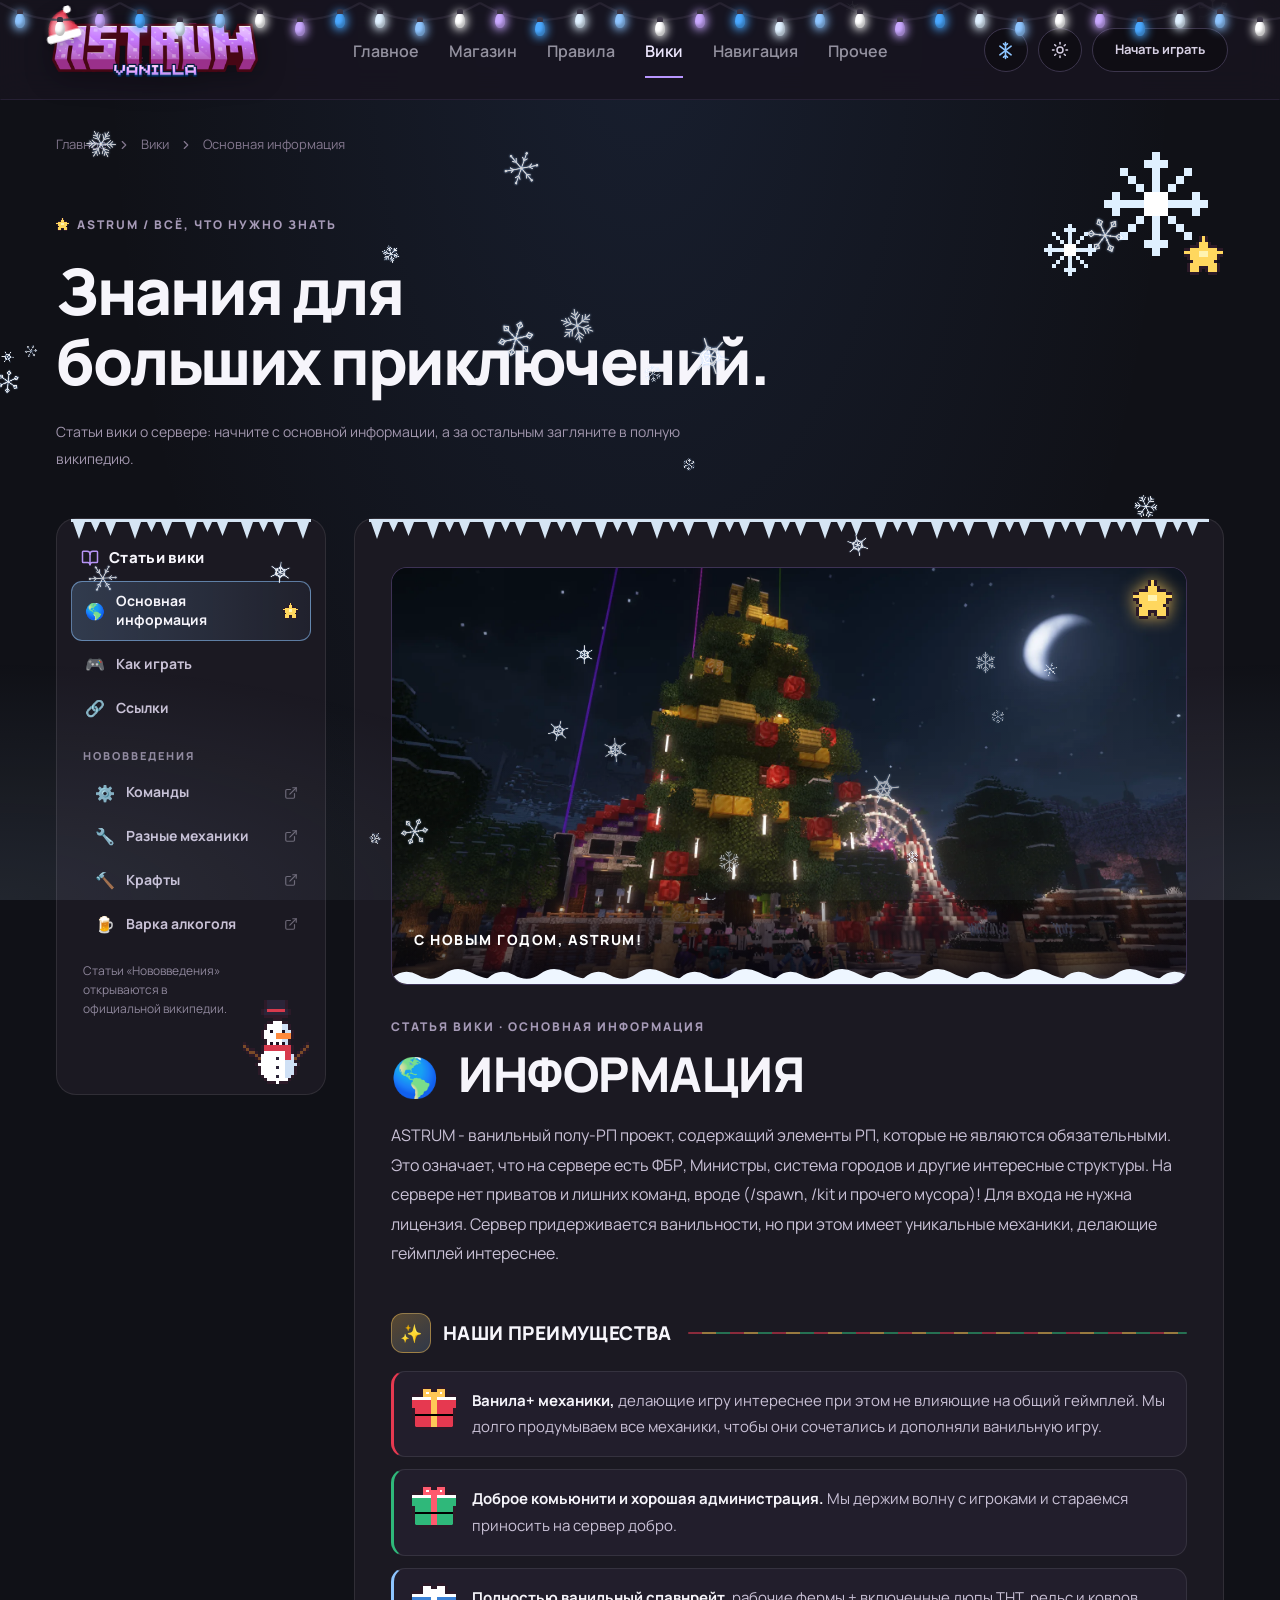
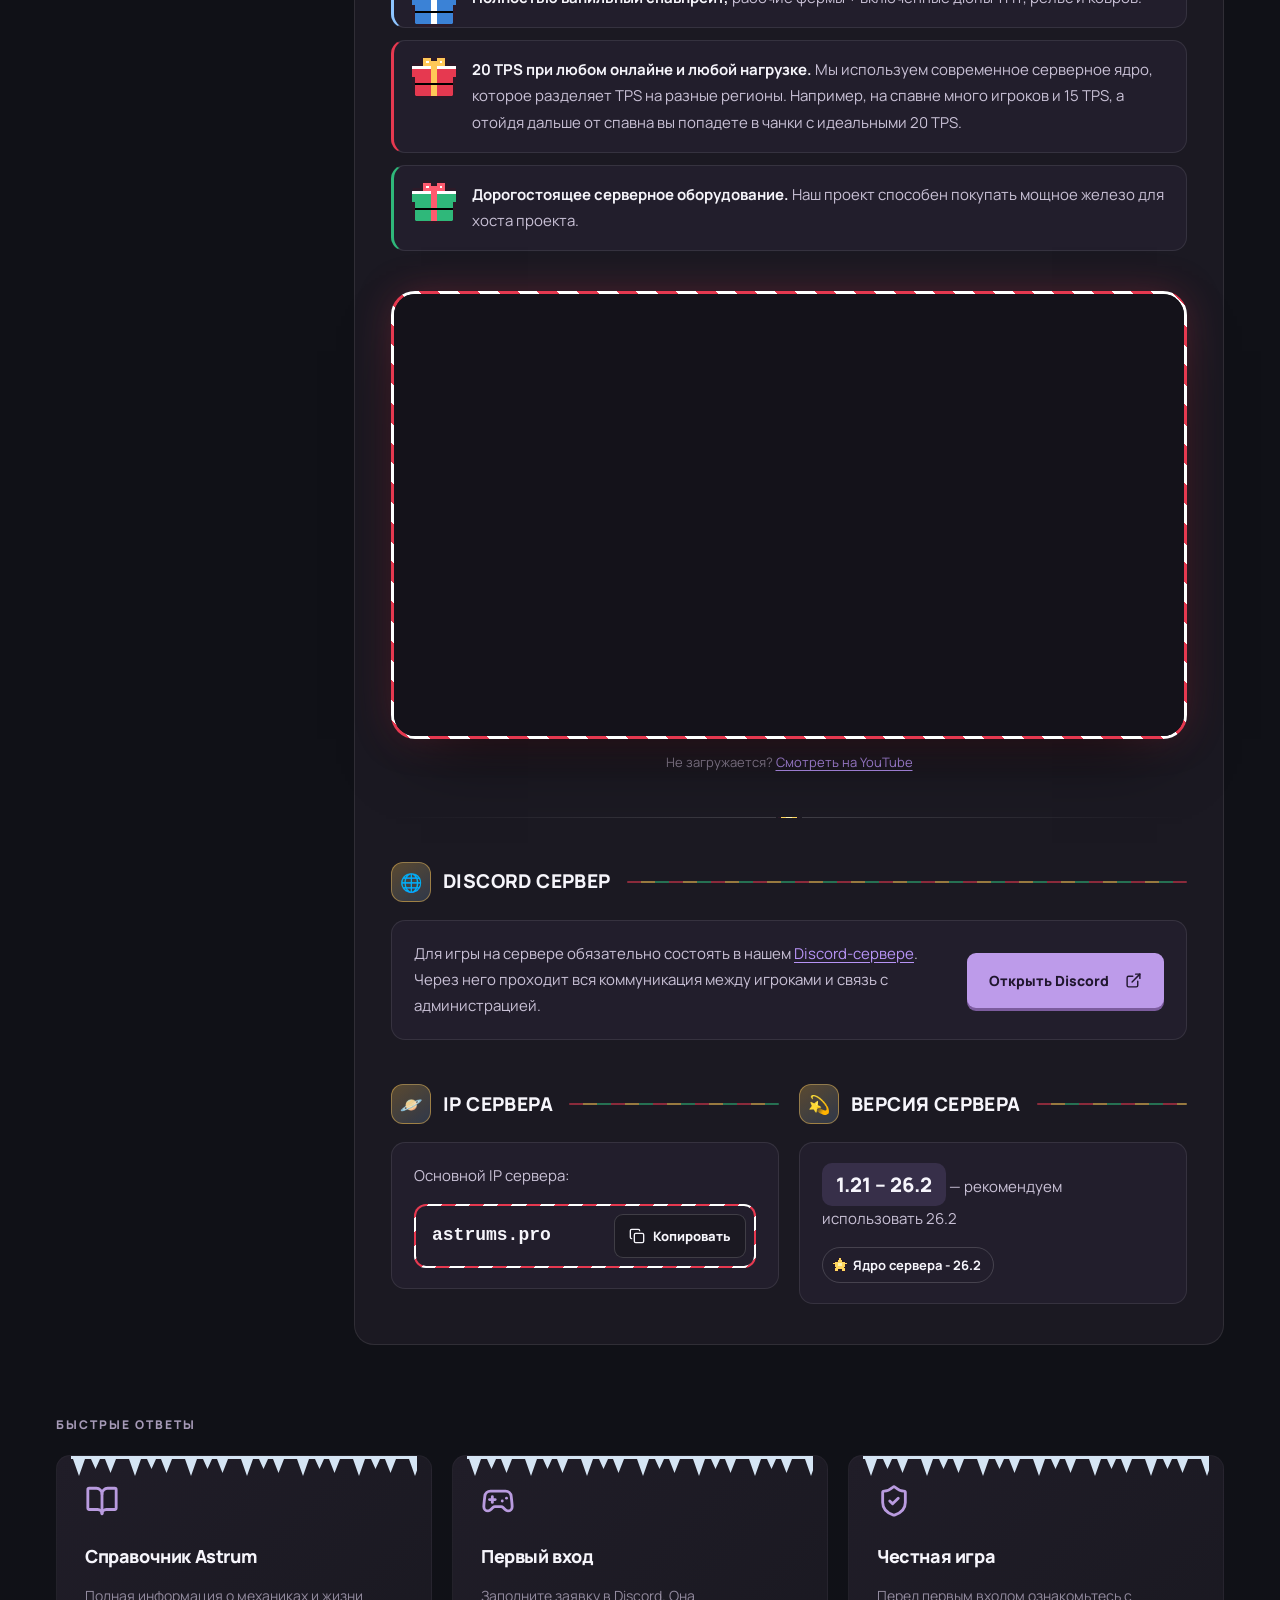
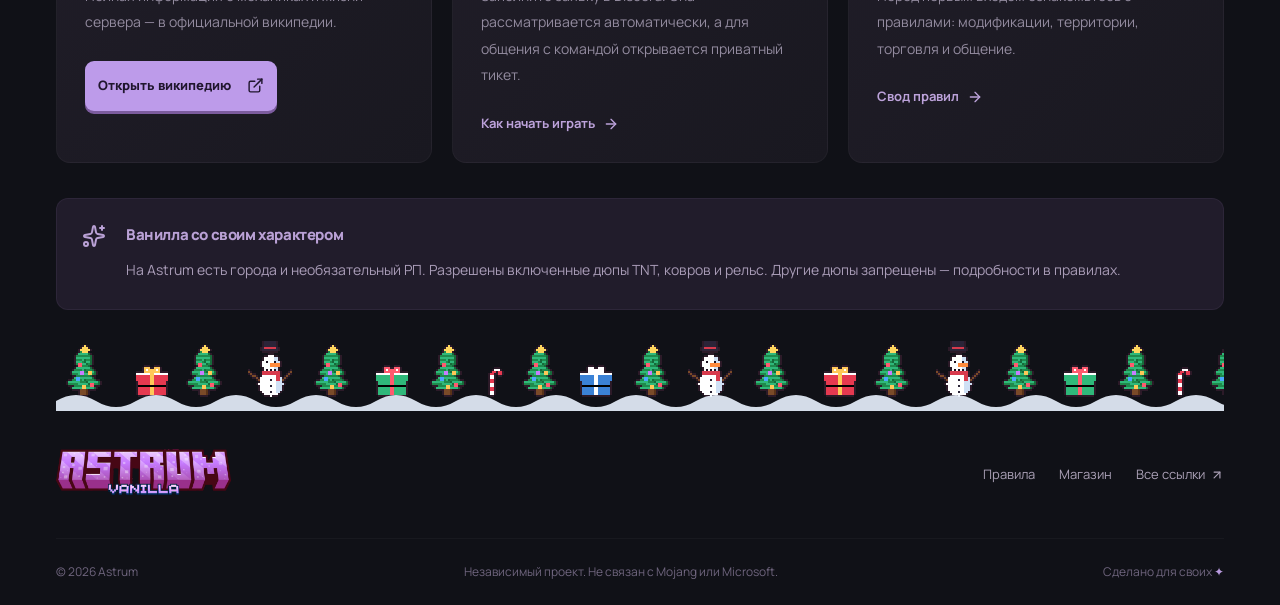
==== commit 4123108d: "Add files via upload" ====
--- a/wiki.html
+++ b/wiki.html
@@ -14,7 +14,7 @@
 </head>
 <body class="antialiased">
 <div class="astrum-site"><header class="site-header"><a class="brand brand-logo" href="index.html" aria-label="Astrum Vanilla — на главную"><img src="assets/images/astrum-wordmark.png" alt="Astrum Vanilla" width="640" height="168"></a><nav class="main-nav" aria-label="Главная навигация"><a class="" href="index.html">Главное</a><a class="" href="shop.html">Магазин</a><a class="" href="rules.html">Правила</a><a class="active" aria-current="page" href="wiki.html">Вики</a><a class="" href="navigation.html">Навигация</a><a class="" href="more.html">Прочее</a></nav><div class="header-tools"><button class="theme-toggle" type="button" aria-label="Сменить тему: светлая или тёмная" title="Сменить тему"><svg class="icon-sun" xmlns="http://www.w3.org/2000/svg" width="18" height="18" viewBox="0 0 24 24" fill="none" stroke="currentColor" stroke-width="2" stroke-linecap="round" stroke-linejoin="round" aria-hidden="true"><circle cx="12" cy="12" r="4"></circle><path d="M12 2v2"></path><path d="M12 20v2"></path><path d="m4.93 4.93 1.41 1.41"></path><path d="m17.66 17.66 1.41 1.41"></path><path d="M2 12h2"></path><path d="M20 12h2"></path><path d="m6.34 17.66-1.41 1.41"></path><path d="m19.07 4.93-1.41 1.41"></path></svg><svg class="icon-moon" xmlns="http://www.w3.org/2000/svg" width="18" height="18" viewBox="0 0 24 24" fill="none" stroke="currentColor" stroke-width="2" stroke-linecap="round" stroke-linejoin="round" aria-hidden="true"><path d="M12 3a6 6 0 0 0 9 9 9 9 0 1 1-9-9Z"></path></svg></button><a href="https://discord.gg/phRQ59Pmp" target="_blank" rel="noopener noreferrer" class="header-cta"><span>Начать играть</span></a></div><button class="menu-toggle" aria-label="Открыть меню"><svg xmlns="http://www.w3.org/2000/svg" width="24" height="24" viewBox="0 0 24 24" fill="none" stroke="currentColor" stroke-width="2" stroke-linecap="round" stroke-linejoin="round" class="lucide lucide-menu" aria-hidden="true"><path d="M4 5h16"></path><path d="M4 12h16"></path><path d="M4 19h16"></path></svg></button></header><main><section class="wrap inner-page"><div class="breadcrumbs"><a href="index.html">Главное</a><svg xmlns="http://www.w3.org/2000/svg" width="14" height="14" viewBox="0 0 24 24" fill="none" stroke="currentColor" stroke-width="2" stroke-linecap="round" stroke-linejoin="round" class="lucide lucide-chevron-right" aria-hidden="true"><path d="m9 18 6-6-6-6"></path></svg><a href="wiki.html">Вики</a><svg xmlns="http://www.w3.org/2000/svg" width="14" height="14" viewBox="0 0 24 24" fill="none" stroke="currentColor" stroke-width="2" stroke-linecap="round" stroke-linejoin="round" class="lucide lucide-chevron-right" aria-hidden="true"><path d="m9 18 6-6-6-6"></path></svg><span>Основная информация</span></div><span class="eyebrow">ASTRUM / ВСЁ, ЧТО НУЖНО ЗНАТЬ</span><h1>Знания для
-больших приключений.</h1><p class="page-intro">Статьи вики о сервере: начните с основной информации, а за остальным загляните в полную википедию.</p><div class="wk"><aside class="wk-side" aria-label="Статьи вики"><div class="wk-side-card"><h2 class="wk-side-title"><svg xmlns="http://www.w3.org/2000/svg" width="18" height="18" viewBox="0 0 24 24" fill="none" stroke="currentColor" stroke-width="2" stroke-linecap="round" stroke-linejoin="round" aria-hidden="true"><path d="M12 7v14"></path><path d="M3 18a1 1 0 0 1-1-1V4a1 1 0 0 1 1-1h5a4 4 0 0 1 4 4 4 4 0 0 1 4-4h5a1 1 0 0 1 1 1v13a1 1 0 0 1-1 1h-6a3 3 0 0 0-3 3 3 3 0 0 0-3-3z"></path></svg><span>Статьи вики</span></h2><nav class="wk-nav" aria-label="Список статей"><a class="wk-link is-active" aria-current="page" href="wiki.html"><span class="wk-emoji" aria-hidden="true">🌎</span><span>Основная информация</span></a><a class="wk-link" href="https://astrums.pro/wiki/how-play" target="_blank" rel="noopener noreferrer"><span class="wk-emoji" aria-hidden="true">🎮</span><span>Как играть</span><svg class="wk-ext" xmlns="http://www.w3.org/2000/svg" width="14" height="14" viewBox="0 0 24 24" fill="none" stroke="currentColor" stroke-width="2" stroke-linecap="round" stroke-linejoin="round" aria-hidden="true"><path d="M15 3h6v6"></path><path d="M10 14 21 3"></path><path d="M18 13v6a2 2 0 0 1-2 2H5a2 2 0 0 1-2-2V8a2 2 0 0 1 2-2h6"></path></svg></a><a class="wk-link" href="https://astrums.pro/wiki/links" target="_blank" rel="noopener noreferrer"><span class="wk-emoji" aria-hidden="true">🔗</span><span>Ссылки</span><svg class="wk-ext" xmlns="http://www.w3.org/2000/svg" width="14" height="14" viewBox="0 0 24 24" fill="none" stroke="currentColor" stroke-width="2" stroke-linecap="round" stroke-linejoin="round" aria-hidden="true"><path d="M15 3h6v6"></path><path d="M10 14 21 3"></path><path d="M18 13v6a2 2 0 0 1-2 2H5a2 2 0 0 1-2-2V8a2 2 0 0 1 2-2h6"></path></svg></a><p class="wk-group">Нововведения</p><a class="wk-link is-sub" href="https://astrums.pro/wiki/new/commands" target="_blank" rel="noopener noreferrer"><span class="wk-emoji" aria-hidden="true">⚙️</span><span>Команды</span><svg class="wk-ext" xmlns="http://www.w3.org/2000/svg" width="14" height="14" viewBox="0 0 24 24" fill="none" stroke="currentColor" stroke-width="2" stroke-linecap="round" stroke-linejoin="round" aria-hidden="true"><path d="M15 3h6v6"></path><path d="M10 14 21 3"></path><path d="M18 13v6a2 2 0 0 1-2 2H5a2 2 0 0 1-2-2V8a2 2 0 0 1 2-2h6"></path></svg></a><a class="wk-link is-sub" href="https://astrums.pro/wiki/new/mechanics" target="_blank" rel="noopener noreferrer"><span class="wk-emoji" aria-hidden="true">🔧</span><span>Разные механики</span><svg class="wk-ext" xmlns="http://www.w3.org/2000/svg" width="14" height="14" viewBox="0 0 24 24" fill="none" stroke="currentColor" stroke-width="2" stroke-linecap="round" stroke-linejoin="round" aria-hidden="true"><path d="M15 3h6v6"></path><path d="M10 14 21 3"></path><path d="M18 13v6a2 2 0 0 1-2 2H5a2 2 0 0 1-2-2V8a2 2 0 0 1 2-2h6"></path></svg></a><a class="wk-link is-sub" href="https://astrums.pro/wiki/new/crafts" target="_blank" rel="noopener noreferrer"><span class="wk-emoji" aria-hidden="true">🔨</span><span>Крафты</span><svg class="wk-ext" xmlns="http://www.w3.org/2000/svg" width="14" height="14" viewBox="0 0 24 24" fill="none" stroke="currentColor" stroke-width="2" stroke-linecap="round" stroke-linejoin="round" aria-hidden="true"><path d="M15 3h6v6"></path><path d="M10 14 21 3"></path><path d="M18 13v6a2 2 0 0 1-2 2H5a2 2 0 0 1-2-2V8a2 2 0 0 1 2-2h6"></path></svg></a><a class="wk-link is-sub" href="https://astrums.pro/wiki/new/brewery" target="_blank" rel="noopener noreferrer"><span class="wk-emoji" aria-hidden="true">🍺</span><span>Варка алкоголя</span><svg class="wk-ext" xmlns="http://www.w3.org/2000/svg" width="14" height="14" viewBox="0 0 24 24" fill="none" stroke="currentColor" stroke-width="2" stroke-linecap="round" stroke-linejoin="round" aria-hidden="true"><path d="M15 3h6v6"></path><path d="M10 14 21 3"></path><path d="M18 13v6a2 2 0 0 1-2 2H5a2 2 0 0 1-2-2V8a2 2 0 0 1 2-2h6"></path></svg></a></nav><p class="wk-side-note">Остальные статьи открываются в официальной википедии.</p></div></aside><article class="wk-article"><figure class="wk-banner"><img src="assets/images/wiki-tree.webp" alt="Новогодняя ёлка на сервере Astrum и игроки возле неё" width="1920" height="1009" fetchpriority="high"><figcaption>С Новым годом, Astrum!</figcaption></figure><header class="wk-head"><span class="eyebrow">СТАТЬЯ ВИКИ · ОСНОВНАЯ ИНФОРМАЦИЯ</span><h2><span class="wk-emoji" aria-hidden="true">🌎</span> ИНФОРМАЦИЯ</h2></header><p class="wk-lead">ASTRUM - ванильный полу-РП проект, содержащий элементы РП, которые не являются обязательными. Это означает, что на сервере есть ФБР, Министры, система городов и другие интересные структуры. На сервере нет приватов и лишних команд, вроде (/spawn, /kit и прочего мусора)! Для входа не нужна лицензия. Сервер придерживается ванильности, но при этом имеет уникальные механики, делающие геймплей интереснее.</p><section class="wk-sec"><h3><span class="wk-ico" aria-hidden="true">✨</span>НАШИ ПРЕИМУЩЕСТВА</h3><ul class="wk-perks"><li><strong>Ванила+ механики,</strong> делающие игру интереснее при этом не влияющие на общий геймплей. Мы долго продумываем все механики, чтобы они сочетались и дополняли ванильную игру.</li><li><strong>Доброе комьюнити и хорошая администрация.</strong> Мы держим волну с игроками и стараемся приносить на сервер добро.</li><li><strong>Полностью ванильный спавнрейт,</strong> рабочие фермы + включенные дюпы ТНТ, рельс и ковров.</li><li><strong>20 TPS при любом онлайне и любой нагрузке.</strong> Мы используем современное серверное ядро, которое разделяет TPS на разные регионы. Например, на спавне много игроков и 15 TPS, а отойдя дальше от спавна вы попадете в чанки с идеальными 20 TPS.</li><li><strong>Дорогостоящее серверное оборудование.</strong> Наш проект способен покупать мощное железо для хоста проекта.</li></ul></section><div class="wk-video"><div class="video-frame"><iframe src="https://www.youtube-nocookie.com/embed/09lge74m270?rel=0" title="Видео об Astrum" loading="lazy" allow="accelerometer; autoplay; clipboard-write; encrypted-media; gyroscope; picture-in-picture; web-share" referrerpolicy="strict-origin-when-cross-origin" allowfullscreen></iframe></div><p class="video-note">Не загружается? <a href="https://www.youtube.com/watch?v=09lge74m270" target="_blank" rel="noopener noreferrer">Смотреть на YouTube</a></p></div><hr class="wk-divider"><section class="wk-sec"><h3><span class="wk-ico" aria-hidden="true">🌐</span>DISCORD СЕРВЕР</h3><div class="wk-card wk-discord"><p>Для игры на сервере обязательно состоять в нашем <a href="https://discord.gg/7jnWGDB2fP" target="_blank" rel="noopener noreferrer">Discord-сервере</a>. Через него проходит вся коммуникация между игроками и связь с администрацией.</p><a class="button primary" href="https://discord.gg/7jnWGDB2fP" target="_blank" rel="noopener noreferrer"><span>Открыть Discord</span> <svg xmlns="http://www.w3.org/2000/svg" width="17" height="17" viewBox="0 0 24 24" fill="none" stroke="currentColor" stroke-width="2" stroke-linecap="round" stroke-linejoin="round" aria-hidden="true"><path d="M15 3h6v6"></path><path d="M10 14 21 3"></path><path d="M18 13v6a2 2 0 0 1-2 2H5a2 2 0 0 1-2-2V8a2 2 0 0 1 2-2h6"></path></svg></a></div></section><div class="wk-duo"><section class="wk-sec"><h3><span class="wk-ico" aria-hidden="true">🪐</span>IP СЕРВЕРА</h3><div class="wk-card"><p>Основной IP сервера:</p><div class="wk-ip"><code>astrums.pro</code><button class="wk-copy" type="button" data-copy="astrums.pro" aria-label="Скопировать IP сервера"><svg xmlns="http://www.w3.org/2000/svg" width="16" height="16" viewBox="0 0 24 24" fill="none" stroke="currentColor" stroke-width="2" stroke-linecap="round" stroke-linejoin="round" aria-hidden="true"><rect width="14" height="14" x="8" y="8" rx="2" ry="2"></rect><path d="M4 16c-1.1 0-2-.9-2-2V4c0-1.1.9-2 2-2h10c1.1 0 2 .9 2 2"></path></svg><span>Копировать</span></button></div></div></section><section class="wk-sec"><h3><span class="wk-ico" aria-hidden="true">💫</span>ВЕРСИЯ СЕРВЕРА</h3><div class="wk-card"><p class="wk-ver"><strong>1.21 – 26.2</strong> <em>— рекомендуем использовать 26.2</em></p><ul class="wk-core"><li>Ядро сервера - 26.2</li></ul></div></section></div></article></div><div class="wk-quick"><span class="eyebrow">БЫСТРЫЕ ОТВЕТЫ</span><div class="wiki-grid"><article class="feature-card"><svg xmlns="http://www.w3.org/2000/svg" width="34" height="34" viewBox="0 0 24 24" fill="none" stroke="currentColor" stroke-width="2" stroke-linecap="round" stroke-linejoin="round" class="lucide lucide-book-open accent" aria-hidden="true"><path d="M12 7v14"></path><path d="M3 18a1 1 0 0 1-1-1V4a1 1 0 0 1 1-1h5a4 4 0 0 1 4 4 4 4 0 0 1 4-4h5a1 1 0 0 1 1 1v13a1 1 0 0 1-1 1h-6a3 3 0 0 0-3 3 3 3 0 0 0-3-3z"></path></svg><h3>Справочник Astrum</h3><p>Полная информация о механиках и жизни сервера — в официальной википедии.</p><a href="https://astrums.pro/wiki" target="_blank" rel="noopener noreferrer" class="button primary">Открыть википедию <svg xmlns="http://www.w3.org/2000/svg" width="17" height="17" viewBox="0 0 24 24" fill="none" stroke="currentColor" stroke-width="2" stroke-linecap="round" stroke-linejoin="round" class="lucide lucide-external-link" aria-hidden="true"><path d="M15 3h6v6"></path><path d="M10 14 21 3"></path><path d="M18 13v6a2 2 0 0 1-2 2H5a2 2 0 0 1-2-2V8a2 2 0 0 1 2-2h6"></path></svg></a></article><article class="feature-card"><svg xmlns="http://www.w3.org/2000/svg" width="34" height="34" viewBox="0 0 24 24" fill="none" stroke="currentColor" stroke-width="2" stroke-linecap="round" stroke-linejoin="round" class="lucide lucide-gamepad2 lucide-gamepad-2 accent" aria-hidden="true"><line x1="6" x2="10" y1="11" y2="11"></line><line x1="8" x2="8" y1="9" y2="13"></line><line x1="15" x2="15.01" y1="12" y2="12"></line><line x1="18" x2="18.01" y1="10" y2="10"></line><path d="M17.32 5H6.68a4 4 0 0 0-3.978 3.59c-.006.052-.01.101-.017.152C2.604 9.416 2 14.456 2 16a3 3 0 0 0 3 3c1 0 1.5-.5 2-1l1.414-1.414A2 2 0 0 1 9.828 16h4.344a2 2 0 0 1 1.414.586L17 18c.5.5 1 1 2 1a3 3 0 0 0 3-3c0-1.545-.604-6.584-.685-7.258-.007-.05-.011-.1-.017-.151A4 4 0 0 0 17.32 5z"></path></svg><h3>Первый вход</h3><p>Заполните заявку в Discord. Она рассматривается автоматически, а для общения с командой открывается приватный тикет.</p><a class="text-link" href="index.html#start">Как начать играть <svg xmlns="http://www.w3.org/2000/svg" width="16" height="16" viewBox="0 0 24 24" fill="none" stroke="currentColor" stroke-width="2" stroke-linecap="round" stroke-linejoin="round" class="lucide lucide-arrow-right" aria-hidden="true"><path d="M5 12h14"></path><path d="m12 5 7 7-7 7"></path></svg></a></article><article class="feature-card"><svg xmlns="http://www.w3.org/2000/svg" width="34" height="34" viewBox="0 0 24 24" fill="none" stroke="currentColor" stroke-width="2" stroke-linecap="round" stroke-linejoin="round" class="lucide lucide-shield-check accent" aria-hidden="true"><path d="M20 13c0 5-3.5 7.5-7.66 8.95a1 1 0 0 1-.67-.01C7.5 20.5 4 18 4 13V6a1 1 0 0 1 1-1c2 0 4.5-1.2 6.24-2.72a1.17 1.17 0 0 1 1.52 0C14.51 3.81 17 5 19 5a1 1 0 0 1 1 1z"></path><path d="m9 12 2 2 4-4"></path></svg><h3>Честная игра</h3><p>Перед первым входом ознакомьтесь с правилами: модификации, территории, торговля и общение.</p><a class="text-link" href="rules.html">Свод правил <svg xmlns="http://www.w3.org/2000/svg" width="16" height="16" viewBox="0 0 24 24" fill="none" stroke="currentColor" stroke-width="2" stroke-linecap="round" stroke-linejoin="round" class="lucide lucide-arrow-right" aria-hidden="true"><path d="M5 12h14"></path><path d="m12 5 7 7-7 7"></path></svg></a></article></div><div class="info-panel"><svg xmlns="http://www.w3.org/2000/svg" width="24" height="24" viewBox="0 0 24 24" fill="none" stroke="currentColor" stroke-width="2" stroke-linecap="round" stroke-linejoin="round" class="lucide lucide-sparkles" aria-hidden="true"><path d="M11.017 2.814a1 1 0 0 1 1.966 0l1.051 5.558a2 2 0 0 0 1.594 1.594l5.558 1.051a1 1 0 0 1 0 1.966l-5.558 1.051a2 2 0 0 0-1.594 1.594l-1.051 5.558a1 1 0 0 1-1.966 0l-1.051-5.558a2 2 0 0 0-1.594-1.594l-5.558-1.051a1 1 0 0 1 0-1.966l5.558-1.051a2 2 0 0 0 1.594-1.594z"></path><path d="M20 2v4"></path><path d="M22 4h-4"></path><circle cx="4" cy="20" r="2"></circle></svg><div><h3>Ванилла со своим характером</h3><p>На Astrum есть города и необязательный РП. Разрешены включенные дюпы TNT, ковров и рельс. Другие дюпы запрещены — подробности в правилах.</p></div></div></div></section></main><footer class="site-footer wrap"><div class="footer-top"><div class="footer-brand"><a class="brand brand-logo footer-logo" href="index.html" aria-label="Astrum Vanilla — на главную"><img src="assets/images/astrum-wordmark.png" alt="Astrum Vanilla" width="640" height="168" loading="lazy"></a></div><div class="footer-links"><a href="rules.html">Правила</a><a href="shop.html">Магазин</a><a href="navigation.html">Все ссылки <svg xmlns="http://www.w3.org/2000/svg" width="14" height="14" viewBox="0 0 24 24" fill="none" stroke="currentColor" stroke-width="2" stroke-linecap="round" stroke-linejoin="round" class="lucide lucide-arrow-up-right" aria-hidden="true"><path d="M7 7h10v10"></path><path d="M7 17 17 7"></path></svg></a></div></div><div class="footer-bottom"><span>© 2026 Astrum</span><span>Независимый проект. Не связан с Mojang или Microsoft.</span><span>Сделано для своих <span class="accent">✦</span></span></div></footer></div>
+больших приключений.</h1><p class="page-intro">Статьи вики о сервере: начните с основной информации, а за остальным загляните в полную википедию.</p><div class="wk"><aside class="wk-side" aria-label="Статьи вики"><div class="wk-side-card"><h2 class="wk-side-title"><svg xmlns="http://www.w3.org/2000/svg" width="18" height="18" viewBox="0 0 24 24" fill="none" stroke="currentColor" stroke-width="2" stroke-linecap="round" stroke-linejoin="round" aria-hidden="true"><path d="M12 7v14"></path><path d="M3 18a1 1 0 0 1-1-1V4a1 1 0 0 1 1-1h5a4 4 0 0 1 4 4 4 4 0 0 1 4-4h5a1 1 0 0 1 1 1v13a1 1 0 0 1-1 1h-6a3 3 0 0 0-3 3 3 3 0 0 0-3-3z"></path></svg><span>Статьи вики</span></h2><nav class="wk-nav" aria-label="Список статей"><a class="wk-link is-active" aria-current="page" href="wiki.html"><span class="wk-emoji" aria-hidden="true">🌎</span><span>Основная информация</span></a><a class="wk-link" href="wiki-how-play.html"><span class="wk-emoji" aria-hidden="true">🎮</span><span>Как играть</span></a><a class="wk-link" href="wiki-links.html"><span class="wk-emoji" aria-hidden="true">🔗</span><span>Ссылки</span></a><p class="wk-group">Нововведения</p><a class="wk-link is-sub" href="https://astrums.pro/wiki/new/commands" target="_blank" rel="noopener noreferrer"><span class="wk-emoji" aria-hidden="true">⚙️</span><span>Команды</span><svg class="wk-ext" xmlns="http://www.w3.org/2000/svg" width="14" height="14" viewBox="0 0 24 24" fill="none" stroke="currentColor" stroke-width="2" stroke-linecap="round" stroke-linejoin="round" aria-hidden="true"><path d="M15 3h6v6"></path><path d="M10 14 21 3"></path><path d="M18 13v6a2 2 0 0 1-2 2H5a2 2 0 0 1-2-2V8a2 2 0 0 1 2-2h6"></path></svg></a><a class="wk-link is-sub" href="https://astrums.pro/wiki/new/mechanics" target="_blank" rel="noopener noreferrer"><span class="wk-emoji" aria-hidden="true">🔧</span><span>Разные механики</span><svg class="wk-ext" xmlns="http://www.w3.org/2000/svg" width="14" height="14" viewBox="0 0 24 24" fill="none" stroke="currentColor" stroke-width="2" stroke-linecap="round" stroke-linejoin="round" aria-hidden="true"><path d="M15 3h6v6"></path><path d="M10 14 21 3"></path><path d="M18 13v6a2 2 0 0 1-2 2H5a2 2 0 0 1-2-2V8a2 2 0 0 1 2-2h6"></path></svg></a><a class="wk-link is-sub" href="https://astrums.pro/wiki/new/crafts" target="_blank" rel="noopener noreferrer"><span class="wk-emoji" aria-hidden="true">🔨</span><span>Крафты</span><svg class="wk-ext" xmlns="http://www.w3.org/2000/svg" width="14" height="14" viewBox="0 0 24 24" fill="none" stroke="currentColor" stroke-width="2" stroke-linecap="round" stroke-linejoin="round" aria-hidden="true"><path d="M15 3h6v6"></path><path d="M10 14 21 3"></path><path d="M18 13v6a2 2 0 0 1-2 2H5a2 2 0 0 1-2-2V8a2 2 0 0 1 2-2h6"></path></svg></a><a class="wk-link is-sub" href="https://astrums.pro/wiki/new/brewery" target="_blank" rel="noopener noreferrer"><span class="wk-emoji" aria-hidden="true">🍺</span><span>Варка алкоголя</span><svg class="wk-ext" xmlns="http://www.w3.org/2000/svg" width="14" height="14" viewBox="0 0 24 24" fill="none" stroke="currentColor" stroke-width="2" stroke-linecap="round" stroke-linejoin="round" aria-hidden="true"><path d="M15 3h6v6"></path><path d="M10 14 21 3"></path><path d="M18 13v6a2 2 0 0 1-2 2H5a2 2 0 0 1-2-2V8a2 2 0 0 1 2-2h6"></path></svg></a></nav><p class="wk-side-note">Статьи «Нововведения» открываются в официальной википедии.</p></div></aside><article class="wk-article"><figure class="wk-banner"><img src="assets/images/wiki-tree.webp" alt="Новогодняя ёлка на сервере Astrum и игроки возле неё" width="1920" height="1009" fetchpriority="high"><figcaption>С Новым годом, Astrum!</figcaption></figure><header class="wk-head"><span class="eyebrow">СТАТЬЯ ВИКИ · ОСНОВНАЯ ИНФОРМАЦИЯ</span><h2><span class="wk-emoji" aria-hidden="true">🌎</span> ИНФОРМАЦИЯ</h2></header><p class="wk-lead">ASTRUM - ванильный полу-РП проект, содержащий элементы РП, которые не являются обязательными. Это означает, что на сервере есть ФБР, Министры, система городов и другие интересные структуры. На сервере нет приватов и лишних команд, вроде (/spawn, /kit и прочего мусора)! Для входа не нужна лицензия. Сервер придерживается ванильности, но при этом имеет уникальные механики, делающие геймплей интереснее.</p><section class="wk-sec"><h3><span class="wk-ico" aria-hidden="true">✨</span>НАШИ ПРЕИМУЩЕСТВА</h3><ul class="wk-perks"><li><strong>Ванила+ механики,</strong> делающие игру интереснее при этом не влияющие на общий геймплей. Мы долго продумываем все механики, чтобы они сочетались и дополняли ванильную игру.</li><li><strong>Доброе комьюнити и хорошая администрация.</strong> Мы держим волну с игроками и стараемся приносить на сервер добро.</li><li><strong>Полностью ванильный спавнрейт,</strong> рабочие фермы + включенные дюпы ТНТ, рельс и ковров.</li><li><strong>20 TPS при любом онлайне и любой нагрузке.</strong> Мы используем современное серверное ядро, которое разделяет TPS на разные регионы. Например, на спавне много игроков и 15 TPS, а отойдя дальше от спавна вы попадете в чанки с идеальными 20 TPS.</li><li><strong>Дорогостоящее серверное оборудование.</strong> Наш проект способен покупать мощное железо для хоста проекта.</li></ul></section><div class="wk-video"><div class="video-frame"><iframe src="https://www.youtube-nocookie.com/embed/09lge74m270?rel=0" title="Видео об Astrum" loading="lazy" allow="accelerometer; autoplay; clipboard-write; encrypted-media; gyroscope; picture-in-picture; web-share" referrerpolicy="strict-origin-when-cross-origin" allowfullscreen></iframe></div><p class="video-note">Не загружается? <a href="https://www.youtube.com/watch?v=09lge74m270" target="_blank" rel="noopener noreferrer">Смотреть на YouTube</a></p></div><hr class="wk-divider"><section class="wk-sec"><h3><span class="wk-ico" aria-hidden="true">🌐</span>DISCORD СЕРВЕР</h3><div class="wk-card wk-discord"><p>Для игры на сервере обязательно состоять в нашем <a href="https://discord.gg/7jnWGDB2fP" target="_blank" rel="noopener noreferrer">Discord-сервере</a>. Через него проходит вся коммуникация между игроками и связь с администрацией.</p><a class="button primary" href="https://discord.gg/7jnWGDB2fP" target="_blank" rel="noopener noreferrer"><span>Открыть Discord</span> <svg xmlns="http://www.w3.org/2000/svg" width="17" height="17" viewBox="0 0 24 24" fill="none" stroke="currentColor" stroke-width="2" stroke-linecap="round" stroke-linejoin="round" aria-hidden="true"><path d="M15 3h6v6"></path><path d="M10 14 21 3"></path><path d="M18 13v6a2 2 0 0 1-2 2H5a2 2 0 0 1-2-2V8a2 2 0 0 1 2-2h6"></path></svg></a></div></section><div class="wk-duo"><section class="wk-sec"><h3><span class="wk-ico" aria-hidden="true">🪐</span>IP СЕРВЕРА</h3><div class="wk-card"><p>Основной IP сервера:</p><div class="wk-ip"><code>astrums.pro</code><button class="wk-copy" type="button" data-copy="astrums.pro" aria-label="Скопировать IP сервера"><svg xmlns="http://www.w3.org/2000/svg" width="16" height="16" viewBox="0 0 24 24" fill="none" stroke="currentColor" stroke-width="2" stroke-linecap="round" stroke-linejoin="round" aria-hidden="true"><rect width="14" height="14" x="8" y="8" rx="2" ry="2"></rect><path d="M4 16c-1.1 0-2-.9-2-2V4c0-1.1.9-2 2-2h10c1.1 0 2 .9 2 2"></path></svg><span>Копировать</span></button></div></div></section><section class="wk-sec"><h3><span class="wk-ico" aria-hidden="true">💫</span>ВЕРСИЯ СЕРВЕРА</h3><div class="wk-card"><p class="wk-ver"><strong>1.21 – 26.2</strong> <em>— рекомендуем использовать 26.2</em></p><ul class="wk-core"><li>Ядро сервера - 26.2</li></ul></div></section></div></article></div><div class="wk-quick"><span class="eyebrow">БЫСТРЫЕ ОТВЕТЫ</span><div class="wiki-grid"><article class="feature-card"><svg xmlns="http://www.w3.org/2000/svg" width="34" height="34" viewBox="0 0 24 24" fill="none" stroke="currentColor" stroke-width="2" stroke-linecap="round" stroke-linejoin="round" class="lucide lucide-book-open accent" aria-hidden="true"><path d="M12 7v14"></path><path d="M3 18a1 1 0 0 1-1-1V4a1 1 0 0 1 1-1h5a4 4 0 0 1 4 4 4 4 0 0 1 4-4h5a1 1 0 0 1 1 1v13a1 1 0 0 1-1 1h-6a3 3 0 0 0-3 3 3 3 0 0 0-3-3z"></path></svg><h3>Справочник Astrum</h3><p>Полная информация о механиках и жизни сервера — в официальной википедии.</p><a href="https://astrums.pro/wiki" target="_blank" rel="noopener noreferrer" class="button primary">Открыть википедию <svg xmlns="http://www.w3.org/2000/svg" width="17" height="17" viewBox="0 0 24 24" fill="none" stroke="currentColor" stroke-width="2" stroke-linecap="round" stroke-linejoin="round" class="lucide lucide-external-link" aria-hidden="true"><path d="M15 3h6v6"></path><path d="M10 14 21 3"></path><path d="M18 13v6a2 2 0 0 1-2 2H5a2 2 0 0 1-2-2V8a2 2 0 0 1 2-2h6"></path></svg></a></article><article class="feature-card"><svg xmlns="http://www.w3.org/2000/svg" width="34" height="34" viewBox="0 0 24 24" fill="none" stroke="currentColor" stroke-width="2" stroke-linecap="round" stroke-linejoin="round" class="lucide lucide-gamepad2 lucide-gamepad-2 accent" aria-hidden="true"><line x1="6" x2="10" y1="11" y2="11"></line><line x1="8" x2="8" y1="9" y2="13"></line><line x1="15" x2="15.01" y1="12" y2="12"></line><line x1="18" x2="18.01" y1="10" y2="10"></line><path d="M17.32 5H6.68a4 4 0 0 0-3.978 3.59c-.006.052-.01.101-.017.152C2.604 9.416 2 14.456 2 16a3 3 0 0 0 3 3c1 0 1.5-.5 2-1l1.414-1.414A2 2 0 0 1 9.828 16h4.344a2 2 0 0 1 1.414.586L17 18c.5.5 1 1 2 1a3 3 0 0 0 3-3c0-1.545-.604-6.584-.685-7.258-.007-.05-.011-.1-.017-.151A4 4 0 0 0 17.32 5z"></path></svg><h3>Первый вход</h3><p>Заполните заявку в Discord. Она рассматривается автоматически, а для общения с командой открывается приватный тикет.</p><a class="text-link" href="index.html#start">Как начать играть <svg xmlns="http://www.w3.org/2000/svg" width="16" height="16" viewBox="0 0 24 24" fill="none" stroke="currentColor" stroke-width="2" stroke-linecap="round" stroke-linejoin="round" class="lucide lucide-arrow-right" aria-hidden="true"><path d="M5 12h14"></path><path d="m12 5 7 7-7 7"></path></svg></a></article><article class="feature-card"><svg xmlns="http://www.w3.org/2000/svg" width="34" height="34" viewBox="0 0 24 24" fill="none" stroke="currentColor" stroke-width="2" stroke-linecap="round" stroke-linejoin="round" class="lucide lucide-shield-check accent" aria-hidden="true"><path d="M20 13c0 5-3.5 7.5-7.66 8.95a1 1 0 0 1-.67-.01C7.5 20.5 4 18 4 13V6a1 1 0 0 1 1-1c2 0 4.5-1.2 6.24-2.72a1.17 1.17 0 0 1 1.52 0C14.51 3.81 17 5 19 5a1 1 0 0 1 1 1z"></path><path d="m9 12 2 2 4-4"></path></svg><h3>Честная игра</h3><p>Перед первым входом ознакомьтесь с правилами: модификации, территории, торговля и общение.</p><a class="text-link" href="rules.html">Свод правил <svg xmlns="http://www.w3.org/2000/svg" width="16" height="16" viewBox="0 0 24 24" fill="none" stroke="currentColor" stroke-width="2" stroke-linecap="round" stroke-linejoin="round" class="lucide lucide-arrow-right" aria-hidden="true"><path d="M5 12h14"></path><path d="m12 5 7 7-7 7"></path></svg></a></article></div><div class="info-panel"><svg xmlns="http://www.w3.org/2000/svg" width="24" height="24" viewBox="0 0 24 24" fill="none" stroke="currentColor" stroke-width="2" stroke-linecap="round" stroke-linejoin="round" class="lucide lucide-sparkles" aria-hidden="true"><path d="M11.017 2.814a1 1 0 0 1 1.966 0l1.051 5.558a2 2 0 0 0 1.594 1.594l5.558 1.051a1 1 0 0 1 0 1.966l-5.558 1.051a2 2 0 0 0-1.594 1.594l-1.051 5.558a1 1 0 0 1-1.966 0l-1.051-5.558a2 2 0 0 0-1.594-1.594l-5.558-1.051a1 1 0 0 1 0-1.966l5.558-1.051a2 2 0 0 0 1.594-1.594z"></path><path d="M20 2v4"></path><path d="M22 4h-4"></path><circle cx="4" cy="20" r="2"></circle></svg><div><h3>Ванилла со своим характером</h3><p>На Astrum есть города и необязательный РП. Разрешены включенные дюпы TNT, ковров и рельс. Другие дюпы запрещены — подробности в правилах.</p></div></div></div></section></main><footer class="site-footer wrap"><div class="footer-top"><div class="footer-brand"><a class="brand brand-logo footer-logo" href="index.html" aria-label="Astrum Vanilla — на главную"><img src="assets/images/astrum-wordmark.png" alt="Astrum Vanilla" width="640" height="168" loading="lazy"></a></div><div class="footer-links"><a href="rules.html">Правила</a><a href="shop.html">Магазин</a><a href="navigation.html">Все ссылки <svg xmlns="http://www.w3.org/2000/svg" width="14" height="14" viewBox="0 0 24 24" fill="none" stroke="currentColor" stroke-width="2" stroke-linecap="round" stroke-linejoin="round" class="lucide lucide-arrow-up-right" aria-hidden="true"><path d="M7 7h10v10"></path><path d="M7 17 17 7"></path></svg></a></div></div><div class="footer-bottom"><span>© 2026 Astrum</span><span>Независимый проект. Не связан с Mojang или Microsoft.</span><span>Сделано для своих <span class="accent">✦</span></span></div></footer></div>
 <script src="assets/js/main.js" defer></script>
 <script src="assets/js/newyear.js" defer></script>
 </body>
--- a/assets/css/extra.css
+++ b/assets/css/extra.css
@@ -2242,7 +2242,9 @@
 
 .wk-discord .button { flex: none; }
 
-.wk-duo { display: grid; grid-template-columns: 1fr 1fr; gap: 20px; }
+.wk-duo { display: grid; grid-template-columns: repeat(2, minmax(0, 1fr)); gap: 20px; }
+
+.wk-duo > * { min-width: 0; }
 
 .wk-ip {
   display: flex;
@@ -2329,75 +2331,102 @@
   .wk-perks li { padding: 14px 16px 14px 16px; padding-top: 66px; }
   .wk-perks li::before { top: 14px; left: 16px; }
   .wk-discord { flex-direction: column; align-items: stretch; }
-  .wk-duo { grid-template-columns: 1fr; gap: 0; }
+  .wk-duo { grid-template-columns: minmax(0, 1fr); gap: 0; }
   .wk-ip code { font-size: 16px; }
   .wk-quick { margin-top: 48px; }
 }
 
-/* ===== Главная: фото мира ===== */
-.photo-section { margin-top: 72px; }
-
-.photo-frame {
-  position: relative;
-  margin: 0;
-  overflow: hidden;
-  border: 1px solid rgba(188, 152, 255, 0.28);
-  border-radius: 24px;
-  background: #0c0b14;
-  box-shadow: 0 30px 70px -30px rgba(0, 0, 0, 0.8);
-}
-
-.photo-frame img {
-  display: block;
-  width: 100%;
-  height: auto;
-  aspect-ratio: 1920 / 1009;
-  object-fit: cover;
-}
-
-.photo-frame figcaption {
-  position: absolute;
-  left: 0;
-  right: 0;
-  bottom: 0;
-  z-index: 1;
-  padding: 140px 44px 40px;
-  background: linear-gradient(transparent, rgba(8, 6, 16, 0.55) 45%, rgba(8, 6, 16, 0.9));
-  color: #fff;
-}
-
-.photo-frame figcaption .eyebrow { color: #d9c8ff; }
-
-.photo-frame figcaption strong {
-  display: block;
-  margin-top: 10px;
-  font-size: clamp(26px, 3.4vw, 42px);
+.wk-head h2 .wk-emoji { display: inline-block; width: auto; margin-right: 10px; font-size: 0.8em; vertical-align: 0.04em; }
+
+/* ===== Вики: «Как играть» и «Ссылки» ===== */
+.wk-banner.is-wide { aspect-ratio: auto; border-radius: 20px; }
+.wk-banner.is-wide img { height: auto; }
+.wk-sec-first { margin-top: 28px; }
+
+.wk-actions { display: flex; flex-wrap: wrap; gap: 12px; margin-top: 28px; }
+
+.wk-ghost {
+  border: 1px solid var(--line-strong, rgba(255, 255, 255, 0.16));
+  background: var(--surface-2, #221e2c);
+  color: var(--ink, #f6f5fb);
+  transition: border-color 0.2s ease, transform 0.2s ease;
+}
+
+.wk-ghost:hover { border-color: var(--accent, #b794f6); transform: translateY(-2px); }
+
+.wk-lgroup + .wk-lgroup { margin-top: 30px; }
+
+.wk-lgroup h4 {
+  margin: 0 0 12px;
+  color: var(--ink, #f6f5fb);
+  font-size: 17px;
   font-weight: 800;
-  line-height: 1.1;
-  letter-spacing: -0.5px;
-}
-
-.photo-frame figcaption p {
-  max-width: 560px;
-  margin: 12px 0 0;
-  color: rgba(255, 255, 255, 0.82);
+}
+
+.wk-pills { display: flex; flex-wrap: wrap; gap: 10px; }
+
+.wk-pill {
+  display: inline-flex;
+  align-items: center;
+  gap: 10px;
+  padding: 12px 16px;
+  border: 1px solid var(--line, rgba(255, 255, 255, 0.09));
+  border-radius: 12px;
+  background: var(--surface-2, #221e2c);
+  color: var(--ink, #f6f5fb);
   font-size: 15px;
-  line-height: 1.7;
+  font-weight: 700;
+  line-height: 1.3;
+  transition: transform 0.2s ease, border-color 0.2s ease, background-color 0.2s ease;
+}
+
+a.wk-pill:hover,
+a.wk-pill:focus-visible {
+  transform: translateY(-3px);
+  border-color: rgba(183, 148, 246, 0.6);
+  background: var(--accent-soft, rgba(183, 148, 246, 0.14));
+}
+
+.wk-pill .wk-ext { margin-left: 4px; opacity: 0.55; }
+
+.wk-pill.is-soon { opacity: 0.6; cursor: default; }
+
+.wk-pill em {
+  margin-left: 4px;
+  padding: 2px 8px;
+  border-radius: 999px;
+  background: var(--accent-soft, rgba(183, 148, 246, 0.14));
+  color: var(--ink-2, #c9c1d6);
+  font-size: 11px;
+  font-style: normal;
+  font-weight: 800;
+  letter-spacing: 1px;
+  text-transform: uppercase;
 }
 
 @media (max-width: 760px) {
-  .photo-section { margin-top: 40px; }
-  .photo-frame { border-radius: 18px; }
-
-  .photo-frame figcaption {
-    position: static;
-    padding: 20px 20px 24px;
-    background: var(--surface, #1b1922);
-    color: var(--ink, #f6f5fb);
-  }
-
-  .photo-frame figcaption .eyebrow { color: var(--ink-3, #a69ab7); }
-  .photo-frame figcaption p { color: var(--ink-2, #c9c1d6); }
-}
-
-.wk-head h2 .wk-emoji { display: inline-block; width: auto; margin-right: 10px; font-size: 0.8em; vertical-align: 0.04em; }
+  .wk-actions .button { flex: 1 1 100%; }
+  .wk-pill { width: 100%; }
+}
+
+/* ===== Главная: шрифт заголовка «ASTRUM INFO» ===== */
+@font-face {
+  font-family: "Poppins";
+  /* шрифт вшит в CSS, чтобы работал и при открытии index.html прямо из папки */
+  src: url("[data-uri]") format("woff");
+  font-weight: 700;
+  font-style: normal;
+  font-display: swap;
+}
+
+.astrum-home .hero h1 {
+  font-family: "Poppins", "Manrope", system-ui, sans-serif;
+  font-size: clamp(40px, 5vw, 68px);
+  font-weight: 700;
+  letter-spacing: -1px;
+  line-height: 1.12;
+}
+
+@media (max-width: 760px) {
+  .astrum-home .hero h1 { font-size: clamp(38px, 11vw, 52px); letter-spacing: -0.5px; }
+}
--- a/assets/css/light.css
+++ b/assets/css/light.css
@@ -91,55 +91,41 @@
 }
 
 /* ---------- Главная ---------- */
-/* Первый экран со статуей: фото без затемнения, только лёгкая светлая дымка слева под текстом
-   и плавный переход внизу в цвет страницы. Текст — тёмный. */
+/* Первый экран — тёмное ночное фото с северным сиянием: как и в тёмной теме, текст светлый,
+   слева лёгкое затемнение под текстом, внизу плавный переход в цвет светлой страницы. */
 html[data-theme="light"] .hero.photo-hero {
-  background: #cfe0f5;
+  background: #0e1020;
 }
 
 html[data-theme="light"] .photo-hero::before {
   background:
-    linear-gradient(90deg, rgba(247, 245, 252, 0.9) 0%, rgba(247, 245, 252, 0.7) 28%, rgba(247, 245, 252, 0.2) 52%, rgba(247, 245, 252, 0) 70%),
-    linear-gradient(rgba(247, 245, 252, 0) 68%, rgba(247, 245, 252, 0.7) 92%, rgba(247, 245, 252, 0.95) 100%);
-}
-
-html[data-theme="light"] .photo-hero h1 {
-  color: var(--ink);
-  text-shadow: none;
-}
-
-html[data-theme="light"] .photo-hero h1 > span {
-  color: #d41fa9;
-}
-
-html[data-theme="light"] .photo-hero .hero-copy > p {
-  color: var(--ink-2);
-  text-shadow: none;
-}
+    linear-gradient(90deg, rgba(8, 8, 20, 0.72) 0%, rgba(8, 8, 20, 0.45) 32%, rgba(8, 8, 20, 0.08) 58%, rgba(8, 8, 20, 0) 72%),
+    linear-gradient(rgba(247, 245, 252, 0) 82%, rgba(247, 245, 252, 0.85) 96%, rgba(247, 245, 252, 1) 100%);
+}
+
+html[data-theme="light"] .photo-hero h1 { color: #fff; text-shadow: 0 2px 18px rgba(0, 0, 0, 0.45); }
+html[data-theme="light"] .photo-hero h1 > span { color: #ff5fd8; }
+html[data-theme="light"] .photo-hero .hero-copy > p { color: rgba(255, 255, 255, 0.88); text-shadow: 0 1px 12px rgba(0, 0, 0, 0.5); }
 
 html[data-theme="light"] .photo-hero .eyebrow.season {
-  border-color: rgba(124, 77, 214, 0.3);
-  background: rgba(255, 255, 255, 0.78);
-  color: #5a3d96;
-}
-
-html[data-theme="light"] .photo-hero .server-address small { color: var(--ink-3); }
-html[data-theme="light"] .photo-hero .server-address strong { color: var(--ink); }
-html[data-theme="light"] .photo-hero .server-address { color: var(--ink-2); }
-html[data-theme="light"] .photo-hero .hero-facts { color: var(--ink-2); }
-html[data-theme="light"] .photo-hero .hero-facts svg { color: #7c4dd6; }
-html[data-theme="light"] .photo-hero .floating-star { color: #8a5cdc; }
-html[data-theme="light"] .photo-hero .star-two { color: #6f5aa8; }
-html[data-theme="light"] .photo-hero .planet-halo { border-color: rgba(255, 255, 255, 0.55); }
-html[data-theme="light"] .photo-hero .planet-halo::after { border-color: rgba(255, 255, 255, 0.5); }
+  border-color: rgba(255, 255, 255, 0.22);
+  background: rgba(14, 12, 28, 0.6);
+  color: #e6dcff;
+}
+
+html[data-theme="light"] .photo-hero .server-address small { color: rgba(255, 255, 255, 0.7); }
+html[data-theme="light"] .photo-hero .server-address strong { color: #fff; }
+html[data-theme="light"] .photo-hero .server-address { color: rgba(255, 255, 255, 0.85); }
+html[data-theme="light"] .photo-hero .hero-facts { color: rgba(255, 255, 255, 0.88); }
+html[data-theme="light"] .photo-hero .hero-facts svg { color: #c9a8ff; }
+html[data-theme="light"] .photo-hero .floating-star { color: #d9c8ff; }
+html[data-theme="light"] .photo-hero .star-two { color: #d9c8ff; }
 
 @media (max-width: 760px) {
   html[data-theme="light"] .photo-hero::before {
     background:
-      linear-gradient(180deg, rgba(247, 245, 252, 0.76) 0%, rgba(247, 245, 252, 0.6) 52%, rgba(247, 245, 252, 0.06) 78%, rgba(247, 245, 252, 0.5) 100%);
+      linear-gradient(180deg, rgba(8, 8, 20, 0.7) 0%, rgba(8, 8, 20, 0.5) 55%, rgba(8, 8, 20, 0.15) 80%, rgba(247, 245, 252, 0.9) 100%);
   }
-
-  html[data-theme="light"] .photo-hero .hero-copy > p { color: var(--ink-2); }
 }
 
 /* «Карта звёздного мира» в светлой теме: бледно-лавандовое небо и тёмный текст
@@ -514,7 +500,6 @@
 html[data-theme="light"] .wk-article { box-shadow: 0 18px 40px -28px rgba(48, 28, 90, 0.35); }
 html[data-theme="light"] .wk-link.is-active { border-color: rgba(124, 77, 214, 0.35); }
 html[data-theme="light"] .wk-copy { background: #fff; }
-html[data-theme="light"] .photo-frame { box-shadow: 0 24px 60px -30px rgba(48, 28, 90, 0.5); }
 html[data-theme="light"][data-ny-page="wiki"]:not([data-ny="off"]) .wk-side-card::before,
 html[data-theme="light"][data-ny-page="wiki"]:not([data-ny="off"]) .wk-article::before {
   filter: drop-shadow(0 1px 0 rgba(90, 120, 170, 0.45));
--- a/assets/css/newyear.css
+++ b/assets/css/newyear.css
@@ -217,9 +217,16 @@
 
 /* ---------- Светлая тема ---------- */
 html[data-theme="light"] .ny-countdown {
-  border-color: rgba(214, 140, 0, 0.45);
-  background: linear-gradient(100deg, rgba(230, 57, 80, 0.1), rgba(47, 184, 122, 0.1));
-}
+  border-color: rgba(255, 200, 87, 0.55);
+  background: linear-gradient(100deg, rgba(60, 14, 28, 0.72), rgba(10, 48, 36, 0.72));
+}
+
+html[data-theme="light"] .photo-hero .ny-countdown,
+html[data-theme="light"] .photo-hero .ny-countdown * {
+  color: #fff;
+}
+
+html[data-theme="light"] .photo-hero .ny-countdown-label { color: rgba(255, 255, 255, 0.75); }
 
 html[data-theme="light"] .ny-toggle {
   color: #3b82d6;
@@ -1068,54 +1075,23 @@
   pointer-events: none;
 }
 
-/* ===== Главная: фото мира — сосульки, сугроб, северное сияние ===== */
-html:not([data-ny="off"])[data-ny-page="home"] .photo-frame {
-  border-color: rgba(142, 197, 255, 0.4);
-  box-shadow: 0 0 0 1px rgba(142, 197, 255, 0.18), 0 0 60px -12px rgba(90, 220, 200, 0.35), 0 30px 70px -30px rgba(0, 0, 0, 0.8);
-}
-
-html:not([data-ny="off"])[data-ny-page="home"] .photo-frame::before {
-  content: "";
-  position: absolute;
-  top: 0;
-  left: 18px;
-  right: 18px;
-  z-index: 2;
-  height: 20px;
-  background: url("data:image/svg+xml,%3Csvg xmlns='http://www.w3.org/2000/svg' width='56' height='20' viewBox='0 0 56 20'%3E%3Cpath d='M0 0h56v3H0z M2 3h12l-6 17z M20 3h9l-4.5 10z M34 3h11l-5.5 14z' fill='%23dff0ff'/%3E%3C/svg%3E") repeat-x top left;
-  opacity: 0.95;
-  pointer-events: none;
-}
-
-html:not([data-ny="off"])[data-ny-page="home"] .photo-frame::after {
-  content: "";
-  position: absolute;
-  left: 0;
-  right: 0;
-  bottom: -1px;
-  z-index: 2;
-  height: 22px;
-  background: url("data:image/svg+xml,%3Csvg xmlns='http://www.w3.org/2000/svg' width='96' height='22' viewBox='0 0 96 22'%3E%3Cpath d='M0 22V15Q12 4 26 12T52 11T78 9T96 15V22Z' fill='%23eef6ff'/%3E%3C/svg%3E") repeat-x bottom left / 96px 22px;
-  pointer-events: none;
-}
-
-html:not([data-ny="off"])[data-ny-page="home"] .photo-frame figcaption { padding-bottom: 54px; }
-
-html:not([data-ny="off"])[data-ny-page="home"] .photo-frame figcaption .eyebrow::before {
-  content: "";
-  display: inline-block;
-  width: 16px;
-  height: 16px;
-  margin: -3px 8px -3px 0;
-  background: url("../images/ny/star.png") center / 16px 16px no-repeat;
-  image-rendering: pixelated;
-}
-
-@media (max-width: 760px) {
-  html:not([data-ny="off"])[data-ny-page="home"] .photo-frame figcaption { padding-bottom: 38px; }
-  html:not([data-ny="off"])[data-ny-page="wiki"] .wk-side-card { padding-bottom: 70px; }
-}
-
 @media (prefers-reduced-motion: reduce) {
   html:not([data-ny="off"])[data-ny-page="wiki"] .wk-banner::before { animation: none; }
 }
+
+/* ===== Вики: ссылки — гирлянда над названиями групп ===== */
+html:not([data-ny="off"])[data-ny-page="wiki"] .wk-lgroup h4::after {
+  content: "";
+  display: block;
+  width: 56px;
+  height: 3px;
+  margin-top: 6px;
+  border-radius: 2px;
+  background: repeating-linear-gradient(90deg, var(--ny-red) 0 14px, var(--ny-gold) 14px 28px, var(--ny-green) 28px 42px);
+}
+
+html:not([data-ny="off"])[data-ny-page="wiki"] a.wk-pill:hover { border-color: var(--ny-gold); }
+
+@media (max-width: 760px) {
+  html:not([data-ny="off"])[data-ny-page="wiki"] .wk-side-card { padding-bottom: 70px; }
+}
